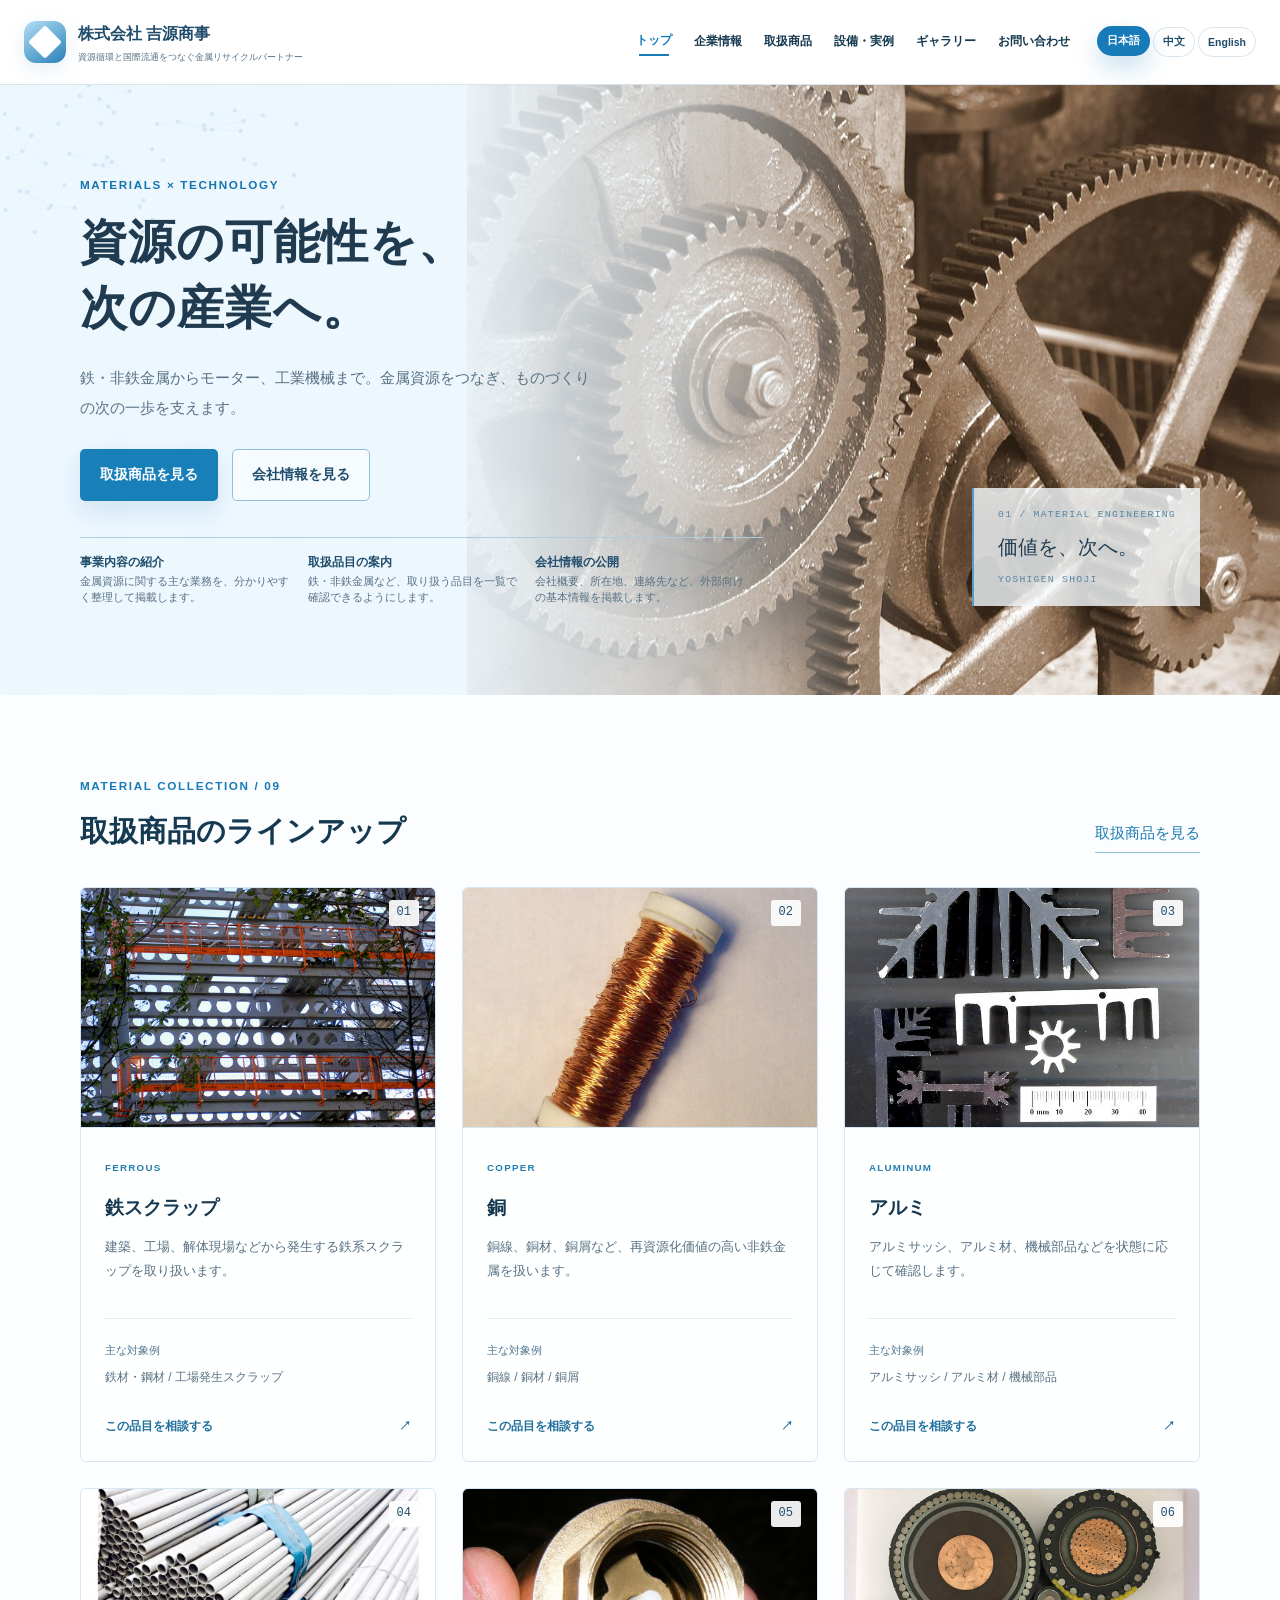
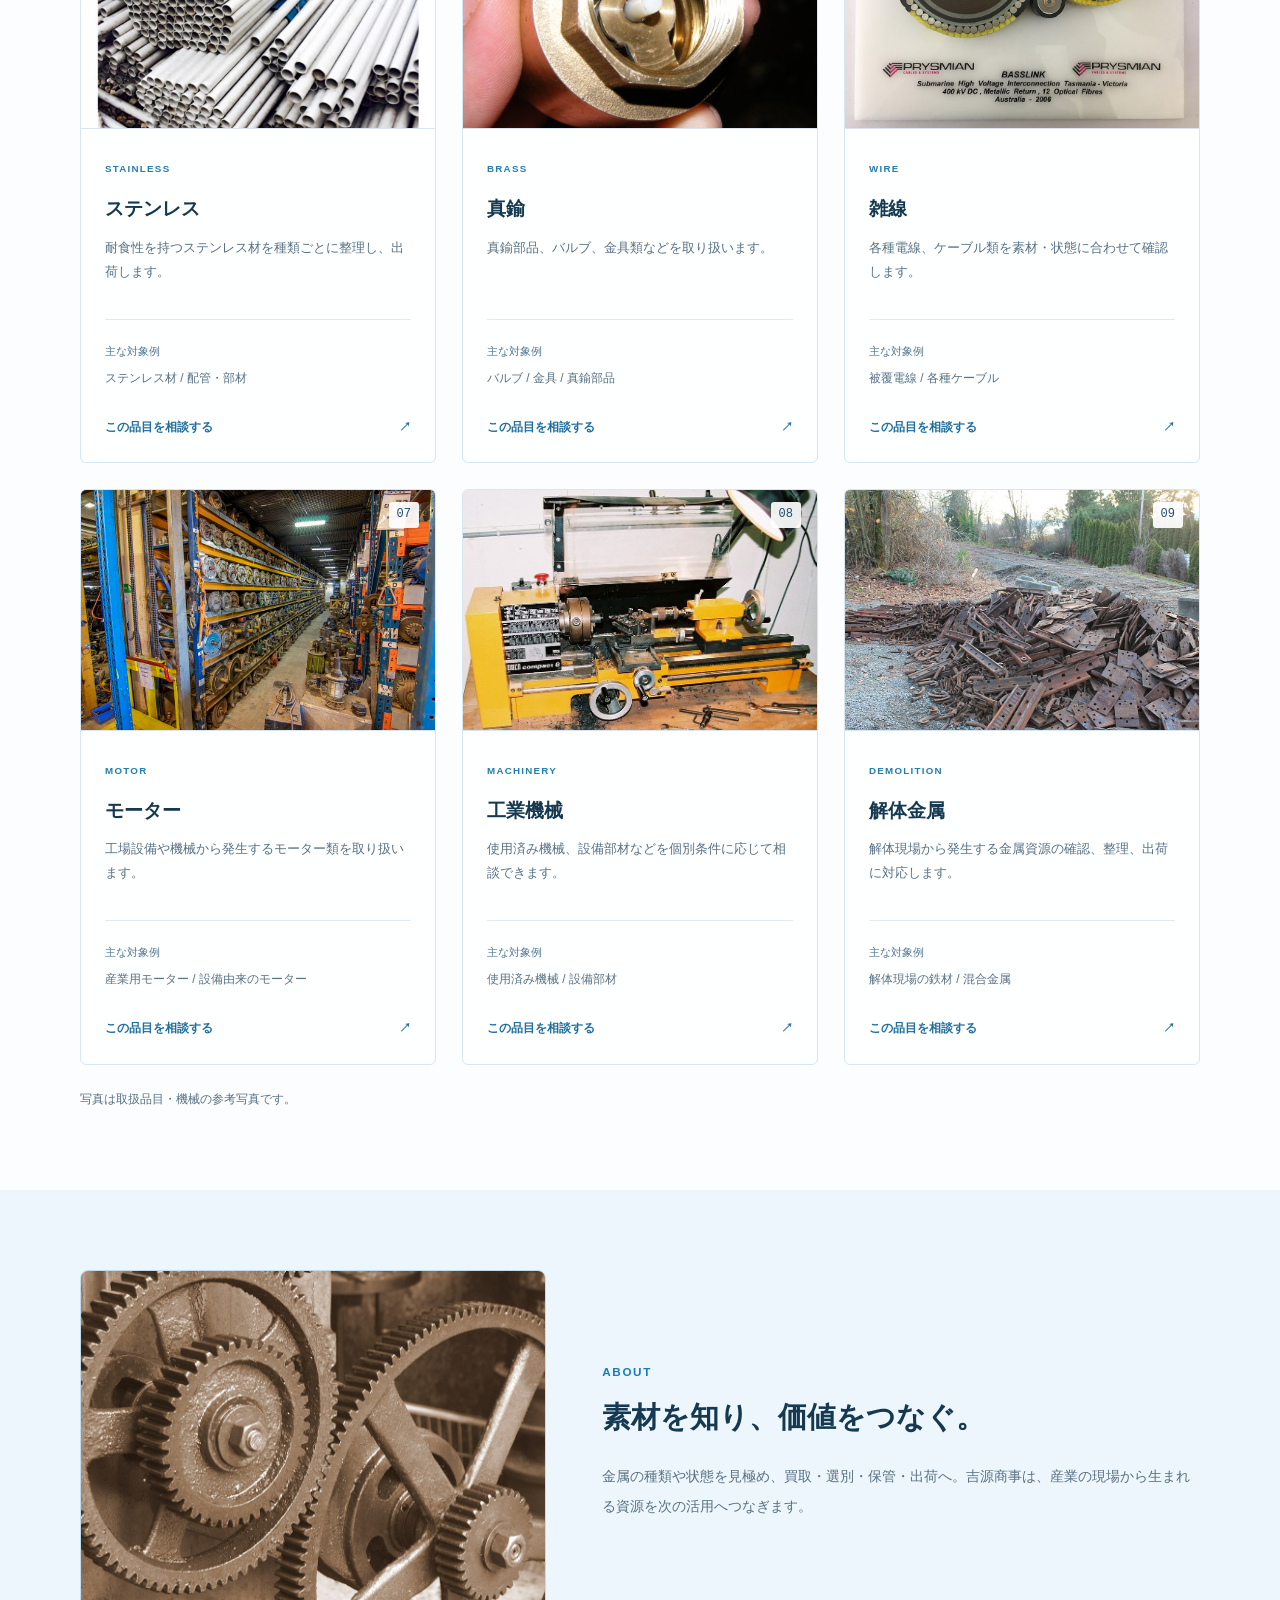
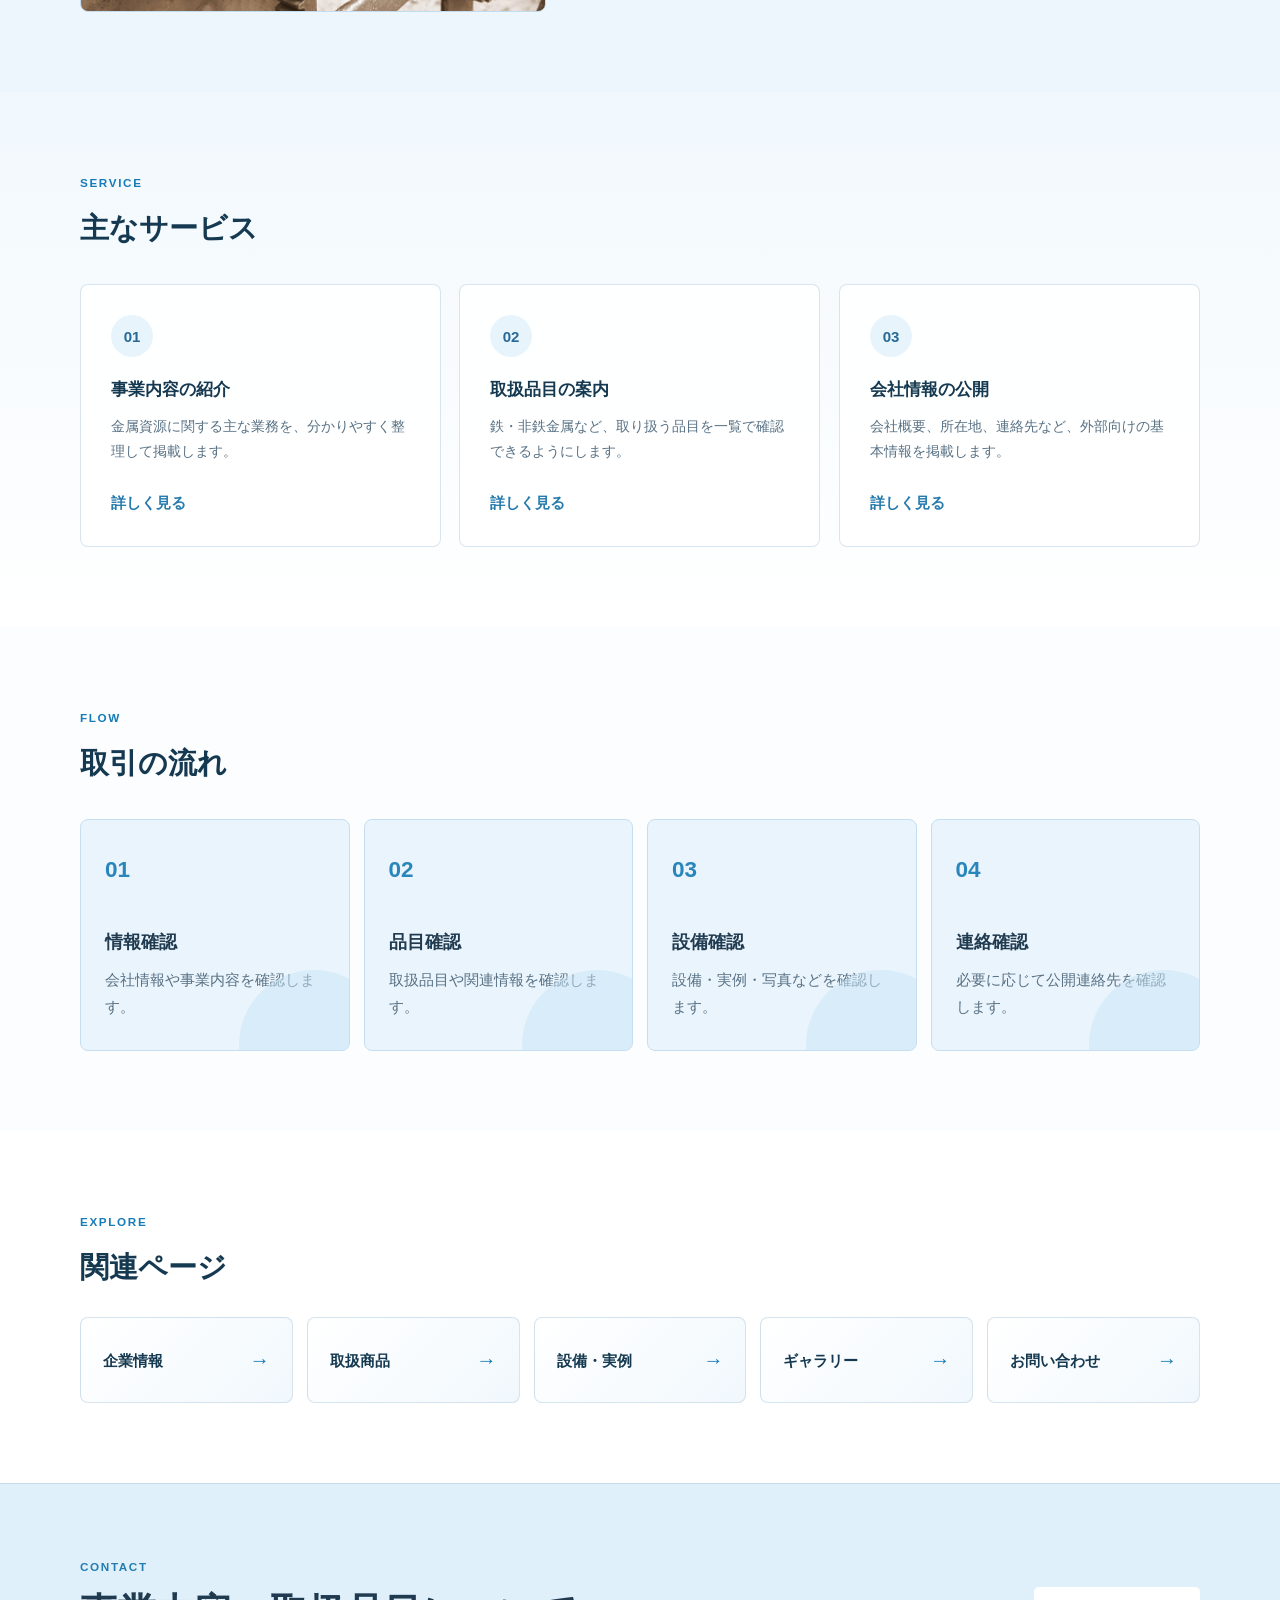
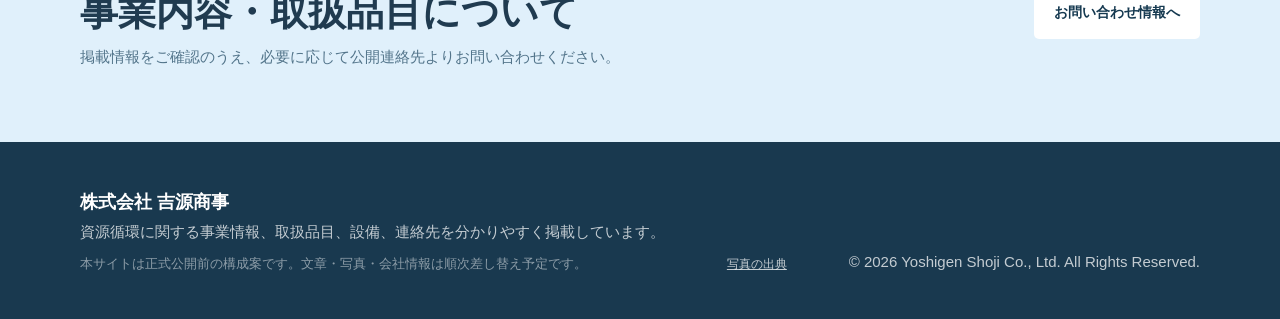
==== index.html @ d1caee8d "yoshigen2 init commit" ====
<!doctype html>
<html lang="ja">
<head>
    <meta charset="utf-8">
    <meta name="viewport" content="width=device-width, initial-scale=1">
    <meta name="description" content="株式会社 吉源商事の公式ホームページ。金属スクラップ買取、選別、保管、輸出に関する企業情報を掲載しています。">
    <title data-title-key="home.metaTitle">株式会社 吉源商事｜金属リサイクル・資源循環</title>
    <link rel="stylesheet" href="css/style.css?v=10">
</head>
<body data-page="home">
<header class="site-header" data-active-page="home">
    <div class="scroll-progress" aria-hidden="true"></div>
    <div class="header-inner">
        <a class="brand" href="index.html" aria-label="Yoshigen Shoji home">
            <span class="brand-mark"></span>
            <span><strong data-i18n="common.companyName">株式会社 吉源商事</strong><small data-i18n="common.tagline"></small></span>
        </a>
        <button class="menu-toggle" type="button" aria-label="Open navigation" aria-expanded="false"><span></span><span></span><span></span></button>
        <nav class="site-nav" aria-label="Main navigation"><a href="index.html" data-nav="home" data-i18n="common.nav.home">トップ</a>
<a href="company.html" data-nav="company" data-i18n="common.nav.company">企業情報</a>
<a href="products.html" data-nav="products" data-i18n="common.nav.products">取扱商品</a>
<a href="facilities.html" data-nav="facilities" data-i18n="common.nav.facilities">設備・実例</a>
<a href="gallery.html" data-nav="gallery" data-i18n="common.nav.gallery">ギャラリー</a>
<a href="contact.html" data-nav="contact" data-i18n="common.nav.contact">お問い合わせ</a></nav>
        <div class="lang-switch" aria-label="Language switch">
            <button type="button" data-lang="ja">日本語</button>
            <button type="button" data-lang="zh">中文</button>
            <button type="button" data-lang="en">English</button>
        </div>
    </div>
</header>
<main>
    <section class="eco-hero">
        <div id="lpCarousel" class="hero-carousel"><div class="hero-track"><div class="hero-slide active">
            <div class="hero-shade" aria-hidden="true"></div>
            <canvas class="motion-canvas" aria-hidden="true"></canvas>
            <div class="container hero-layout">
                <div class="hero-copy">
                    <p class="section-kicker" data-i18n="home.heroKicker"></p>
                    <h1 data-i18n="home.heroTitle"></h1>
                    <p class="hero-lead" data-i18n="home.heroLead"></p>
                    <div class="hero-actions">
                        <a class="btn btn-primary" href="products.html" data-i18n="home.heroPrimary"></a>
                        <a class="btn btn-outline" href="company.html" data-i18n="home.heroSecondary"></a>
                    </div>
                    <div class="hero-quick" data-render="heroServices"></div>
                </div>
                <div class="engineering-label" aria-hidden="true"><span>01 / MATERIAL ENGINEERING</span><strong>価値を、次へ。</strong><span>YOSHIGEN SHOJI</span></div>
            </div>
        </div></div></div>
    </section>
<section class="section product-showcase"><div class="container"><div class="catalog-heading"><div><p class="section-kicker">MATERIAL COLLECTION / 09</p><h2 class="section-title" data-i18n="home.productsTitle"></h2></div><a class="text-link" href="products.html" data-i18n="home.heroPrimary"></a></div><div class="product-grid" data-render="homeProducts"></div><p class="photo-note" data-i18n="products.photoNote"></p></div></section>
    <section class="section split-section">
        <div class="container split-grid">
            <div class="orbital-card tilt-card">
                <img src="images/technical/engineering.jpg" alt="" loading="lazy" width="800" height="600">
            </div>
            <div><p class="section-kicker">ABOUT</p><h2 class="section-title" data-i18n="home.aboutTitle"></h2><p class="body-text" data-i18n="home.aboutText"></p></div>
        </div>
    </section>
    <section class="section section-soft">
        <div class="container">
            <div class="section-heading"><p class="section-kicker">SERVICE</p><h2 class="section-title" data-i18n="home.servicesTitle"></h2></div>
            <div class="feature-grid" data-render="homeServices"></div>
        </div>
    </section>
    <section class="section">
        <div class="container">
            <div class="section-heading"><p class="section-kicker">FLOW</p><h2 class="section-title" data-i18n="home.flowTitle"></h2></div>
            <div class="flow-line" data-render="homeFlow"></div>
        </div>
    </section>
    <section class="section page-links-section">
    <div class="container">
        <p class="section-kicker">EXPLORE</p>
        <h2 class="section-title compact-title" data-i18n="common.relatedTitle"></h2>
        <div class="page-link-grid"><a class="page-link-card" href="company.html"><span data-i18n="common.nav.company"></span><b>→</b></a>
<a class="page-link-card" href="products.html"><span data-i18n="common.nav.products"></span><b>→</b></a>
<a class="page-link-card" href="facilities.html"><span data-i18n="common.nav.facilities"></span><b>→</b></a>
<a class="page-link-card" href="gallery.html"><span data-i18n="common.nav.gallery"></span><b>→</b></a>
<a class="page-link-card" href="contact.html"><span data-i18n="common.nav.contact"></span><b>→</b></a></div>
    </div>
</section>
</main>
<section class="site-cta">
    <div class="container cta-inner">
        <div><p class="section-kicker">CONTACT</p><h2 data-i18n="common.ctaTitle"></h2><p data-i18n="common.ctaText"></p></div>
        <a class="btn btn-light" href="contact.html" data-i18n="common.ctaButton"></a>
    </div>
</section>
<footer class="site-footer">
    <div class="container footer-grid">
        <div><p class="footer-brand" data-i18n="common.companyName"></p><p data-i18n="common.footerLead"></p><small data-i18n="common.footerNote"></small></div>
        <a class="photo-credits-link" href="photo-credits.html" data-i18n="common.photoCredits">写真の出典</a>
        <p class="copyright" data-i18n="common.copyright"></p>
    </div>
</footer>
<script src="js/i18n.js?v=10"></script>
<script src="js/main.js?v=10"></script>
</body>
</html>
---- css/style.css ----
:root { --green-950: #153950; --green-900: #204d6c; --green-800: #276a95; --green-700: #267bad; --green-600: #167bb8; --green-500: #329bd4; --green-100: #e8f4fc; --lime: #a6dafa; --ink: #203b50; --muted: #587184; --line: rgba(44, 112, 159, .18); --white: #ffffff; --soft: #f1f8fd; --shadow: 0 24px 70px rgba(36, 91, 131, .12); --radius: 8px; }
* { box-sizing: border-box; }
html { font-size: 70%; scroll-behavior: smooth; }
body { margin: 0px; color: var(--ink); font-family: "Noto Sans JP", "Yu Gothic", "Hiragino Kaku Gothic ProN", Arial, sans-serif; background: rgb(251, 254, 252); font-size: 1rem; line-height: 1.8; }
a { color: inherit; text-decoration: none; }
img { max-width: 100%; display: block; }
.container { width: min(1120px, 100% - 64px); margin: 0px auto; }
.site-header { position: sticky; top: 0px; z-index: 50; background: rgba(255, 255, 255, 0.88); backdrop-filter: blur(18px); border-bottom: 1px solid var(--line); }
.scroll-progress { position: absolute; left: 0px; top: 0px; height: 3px; width: 0px; background: linear-gradient(90deg, var(--green-600), var(--lime)); }
.header-inner { width: min(1240px, 100% - 36px); min-height: 72px; margin: 0px auto; display: grid; grid-template-columns: auto 1fr auto; gap: 18px; align-items: center; }
.brand { display: inline-flex; align-items: center; gap: 12px; min-width: 250px; }
.brand strong { display: block; color: var(--green-900); font-size: 1.06rem; letter-spacing: 0px; }
.brand small { display: block; color: var(--muted); font-size: 0.68rem; line-height: 1.38; margin-top: 2px; max-width: 320px; }
.brand-mark { width: 42px; height: 42px; border-radius: 50%; background: conic-gradient(from 30deg, var(--lime), var(--green-500), var(--green-900), var(--lime)); position: relative; box-shadow: rgba(38, 131, 190, 0.25) 0px 12px 30px; }
.brand-mark::after { content: ""; position: absolute; inset: 9px; border-radius: 50%; background: rgb(255, 255, 255); }
.site-nav { justify-self: end; display: flex; align-items: center; gap: 4px; }
.site-nav a { position: relative; padding: 10px 11px; color: var(--green-950); font-weight: 700; font-size: 0.86rem; transition: color 0.25s, transform 0.25s; }
.site-nav a::after { content: ""; position: absolute; left: 12px; right: 12px; bottom: 6px; height: 2px; background: var(--green-600); transform: scaleX(0); transform-origin: left center; transition: transform 0.25s; }
.site-nav a:hover, .site-nav a.active { color: var(--green-600); transform: translateY(-1px); }
.site-nav a:hover::after, .site-nav a.active::after { transform: scaleX(1); }
.lang-switch { display: flex; gap: 6px; }
.lang-switch button { border: 1px solid var(--line); background: rgb(255, 255, 255); color: var(--green-900); border-radius: 999px; padding: 8px 11px; font-weight: 700; cursor: pointer; transition: transform 0.2s, background 0.2s, color 0.2s, box-shadow 0.2s; }
.lang-switch button:hover, .lang-switch button.active { background: var(--green-600); color: rgb(255, 255, 255); transform: translateY(-1px); box-shadow: rgba(38, 131, 190, 0.24) 0px 12px 24px; }
.menu-toggle { display: none; width: 42px; height: 42px; border: 1px solid var(--line); border-radius: 999px; background: rgb(255, 255, 255); cursor: pointer; }
.menu-toggle span { display: block; width: 18px; height: 2px; background: var(--green-900); margin: 4px auto; transition: transform 0.2s, opacity 0.2s; }
.eco-hero { position: relative; overflow: hidden; color: rgb(255, 255, 255); }
.hero-carousel { overflow: hidden; }
.hero-track { display: grid; width: 100%; }
.hero-slide { grid-area: 1 / 1; position: relative; min-width: 0px; min-height: clamp(500px, 72vh, 650px); display: grid; align-items: center; background-size: cover; background-position: center center; background-repeat: no-repeat; opacity: 0; pointer-events: none; transition: opacity 2s ease-in-out; }
.hero-slide.active { opacity: 1; pointer-events: auto; z-index: 1; }
.hero-shade, .motion-canvas { position: absolute; inset: 0px; }
.hero-shade { background: linear-gradient(90deg, rgba(18, 46, 68, 0.96) 0%, rgba(24, 69, 100, 0.82) 46%, rgba(23, 56, 80, 0.3) 100%); }
.motion-canvas { z-index: 2; opacity: 0.5; mix-blend-mode: screen; pointer-events: none; }
.hero-layout { position: relative; z-index: 4; display: grid; grid-template-columns: minmax(0px, 1fr) 300px; gap: 30px; align-items: end; padding: 54px 0px 46px; }
.hero-copy { max-width: 780px; }
.section-kicker { margin: 0px 0px 14px; color: var(--green-600); font-weight: 900; font-size: 0.78rem; letter-spacing: 0.14em; text-transform: uppercase; }
.eco-hero .section-kicker, .page-hero .section-kicker { color: var(--lime); }
h1, h2, h3, p { overflow-wrap: anywhere; }
.hero-copy h1 { margin: 0px; font-size: clamp(1.7rem, 3.1vw, 3.1rem); line-height: 1.1; font-weight: 900; letter-spacing: 0px; max-width: 760px; text-shadow: rgba(0, 0, 0, 0.52) 0px 18px 46px; }
.hero-lead { max-width: 660px; margin: 22px 0px 0px; font-size: clamp(0.9rem, 1.05vw, 1.02rem); color: rgba(255, 255, 255, 0.88); }
.hero-actions { margin-top: 26px; display: flex; flex-wrap: wrap; gap: 14px; }
.hero-quick { margin-top: 22px; display: grid; grid-template-columns: repeat(3, minmax(0px, 1fr)); gap: 12px; max-width: 760px; }
.hero-quick-card { min-height: 88px; border: 1px solid rgba(255, 255, 255, 0.18); border-radius: var(--radius); background: rgba(255, 255, 255, 0.1); backdrop-filter: blur(14px); padding: 15px 16px; transition: transform 0.2s, background 0.2s; }
.hero-quick-card:hover { transform: translateY(-3px); background: rgba(255, 255, 255, 0.18); }
.hero-quick-card strong { display: block; color: rgb(255, 255, 255); font-size: 0.95rem; line-height: 1.35; }
.hero-quick-card span { display: block; margin-top: 4px; color: rgba(255, 255, 255, 0.72); font-size: 0.78rem; line-height: 1.45; }
.btn { display: inline-flex; align-items: center; justify-content: center; min-height: 46px; padding: 12px 19px; border-radius: 999px; font-weight: 900; font-size: 0.94rem; border: 1px solid transparent; transition: transform 0.22s, box-shadow 0.22s, background 0.22s, color 0.22s; }
.btn:hover { transform: translateY(-3px); }
.btn-primary { background: linear-gradient(135deg, var(--green-500), var(--lime)); color: var(--green-950); box-shadow: rgba(33, 191, 122, 0.3) 0px 20px 42px; }
.btn-outline { color: rgb(255, 255, 255); border-color: rgba(255, 255, 255, 0.45); background: rgba(255, 255, 255, 0.1); }
.btn-outline:hover { background: rgba(255, 255, 255, 0.22); }
.btn-light { color: var(--green-950); background: rgb(255, 255, 255); }
.section { padding: 72px 0px; position: relative; }
.section-soft { background: linear-gradient(180deg, var(--soft), #fff); }
.section-heading { margin-bottom: 34px; max-width: 680px; }
.section-title { margin: 0px; font-size: clamp(1.3rem, 2.24vw, 2.1rem); line-height: 1.24; color: var(--green-950); font-weight: 900; }
.body-text { color: var(--muted); font-size: 0.96rem; margin: 0px; }
.split-grid { display: grid; grid-template-columns: 0.78fr 1fr; gap: 56px; align-items: center; }
.orbital-card { min-height: 300px; border-radius: var(--radius); background: radial-gradient(circle at 50% 45%, rgba(142,199,237,.3), transparent 32%), linear-gradient(135deg, var(--green-950), var(--green-800)); box-shadow: var(--shadow); position: relative; overflow: hidden; display: grid; place-items: center; }
.feature-grid { display: grid; grid-template-columns: repeat(3, minmax(0px, 1fr)); gap: 18px; }
.feature-card, .product-card, .gallery-card, .info-panel, .message-panel { border: 1px solid var(--line); border-radius: var(--radius); background: rgba(255, 255, 255, 0.86); box-shadow: rgba(30, 73, 107, 0.08) 0px 12px 34px; transition: transform 0.24s, box-shadow 0.24s, border-color 0.24s; overflow: hidden; }
.feature-card:hover, .product-card:hover, .gallery-card:hover, .info-panel:hover, .message-panel:hover { transform: translateY(-6px); box-shadow: var(--shadow); border-color: rgba(38, 131, 190, 0.35); }
.feature-card { padding: 30px; min-height: 220px; display: flex; flex-direction: column; justify-content: space-between; }
.feature-index { width: 42px; height: 42px; border-radius: 50%; display: grid; place-items: center; background: var(--green-100); color: var(--green-800); font-weight: 900; }
.feature-card h3, .product-card h3, .gallery-card h3 { margin: 18px 0px 10px; color: var(--green-950); font-size: 1.12rem; }
.feature-card p, .product-card p, .gallery-card p, .case-card p { font-size: 0.92rem; }
.feature-card p, .product-card p, .gallery-card p, .case-card p { color: var(--muted); margin: 0px; }
.feature-card .card-link { margin-top: 24px; color: var(--green-700, #0f7558); font-weight: 900; }
.message-layout { display: grid; grid-template-columns: 0.42fr 1fr; gap: 76px; align-items: start; }
.message-heading { max-width: 360px; }
.message-panel { position: relative; padding: 58px 64px 48px; background: linear-gradient(135deg, rgb(255, 255, 255), rgb(247, 252, 249)); }
.message-quote { position: absolute; left: 28px; top: 14px; color: rgba(38, 131, 190, 0.14); font-size: 10rem; line-height: 0.8; font-weight: 900; }
.message-panel .body-text { position: relative; color: var(--ink); line-height: 2.05; max-width: 760px; }
.message-signature { position: relative; margin: 30px 0px 0px; color: var(--green-900); font-weight: 900; text-align: right; }
.flow-line { display: grid; grid-template-columns: repeat(4, minmax(0px, 1fr)); gap: 14px; counter-reset: flow 0; }
.flow-card { position: relative; padding: 30px 24px; min-height: 220px; border-radius: var(--radius); background: var(--green-950); color: rgb(255, 255, 255); overflow: hidden; }
.flow-card::before { content: ""; position: absolute; inset: auto -40px -70px auto; width: 150px; height: 150px; border-radius: 50%; background: rgba(142, 199, 237, 0.18); }
.flow-step { color: var(--lime); font-weight: 900; font-size: 1.5rem; }
.flow-card h3 { margin: 36px 0px 8px; }
.flow-card p { margin: 0px; color: rgba(255, 255, 255, 0.74); }
.page-hero { position: relative; min-height: 300px; overflow: hidden; color: rgb(255, 255, 255); display: grid; align-items: end; background: var(--green-950); }
.page-hero-bg { position: absolute; inset: 0px; background-size: cover; background-position: center center; background-repeat: no-repeat; opacity: 0.32; filter: saturate(1.1); }
.page-canvas { position: absolute; left: 0px; right: 0px; top: 0px; width: 100%; height: 120px; z-index: 1; opacity: 0.42; mix-blend-mode: screen; pointer-events: none; }
.page-hero::after { content: ""; position: absolute; inset: 0px; background: linear-gradient(90deg, rgba(23, 57, 84, 0.92), rgba(23, 57, 84, 0.58)); }
.page-hero-inner { position: relative; z-index: 2; padding: 88px 0px 50px; max-width: 880px; margin-left: max(20px, -580px + 50vw); }
.page-hero h1 { margin: 0px; font-size: clamp(1.5rem, 2.7vw, 2.55rem); line-height: 1.12; font-weight: 900; }
.page-hero p:last-child { max-width: 700px; color: rgba(255, 255, 255, 0.82); font-size: 0.98rem; }
.info-table { display: grid; border: 1px solid var(--line); padding-left: 12px; border-radius: var(--radius); overflow: hidden; background: rgb(255, 255, 255); box-shadow: rgba(30, 73, 107, 0.08) 0px 14px 38px; }
.info-row { display: grid; grid-template-columns: 210px 1fr; border-bottom: 1px solid var(--line); }
.info-row:last-child { border-bottom: 0px; }
.info-row dt, .info-row dd { margin: 0px; padding: 18px 22px; font-size: 0.94rem; }
.info-row dt { color: var(--green-900); font-weight: 900; background: var(--green-100); }
.info-row dd { color: var(--ink); }
.product-grid { display: grid; grid-template-columns: repeat(3, minmax(0px, 1fr)); gap: 20px; }
.product-visual, .gallery-visual { height: 190px; background-size: cover; background-position: center center; position: relative; overflow: hidden; }
.product-visual::after, .gallery-visual::after { content: ""; position: absolute; inset: 0px; background: linear-gradient(transparent, rgba(23, 57, 84, 0.72)); }
.product-card-content, .gallery-card-content { padding: 26px; }
.category-pill { display: inline-flex; align-items: center; border-radius: 999px; padding: 5px 10px; color: var(--green-950); background: var(--green-100); font-weight: 900; font-size: 0.78rem; }
.case-stack { display: grid; gap: 18px; }
.case-card { display: grid; grid-template-columns: 160px 1fr; gap: 22px; align-items: center; min-height: 180px; padding: 30px; border-radius: var(--radius); background-image: linear-gradient(90deg, rgba(18,46,68,.86), rgba(24,69,100,.62)), var(--case-bg); background-size: cover; background-position: center center; border: 1px solid rgba(255, 255, 255, 0.18); box-shadow: rgba(30, 73, 107, 0.14) 0px 18px 46px; color: rgb(255, 255, 255); }
.case-card { cursor: pointer; position: relative; }
.case-card::after { content: "Details"; position: absolute; right: 24px; top: 24px; padding: 6px 10px; border-radius: 999px; background: rgba(255, 255, 255, 0.14); color: rgba(255, 255, 255, 0.82); font-weight: 900; font-size: 0.72rem; letter-spacing: 0.08em; }
.case-card:hover::after { background: rgba(142, 199, 237, 0.26); color: rgb(255, 255, 255); }
.case-stat { height: 112px; border-radius: var(--radius); display: grid; place-items: center; background: rgba(255, 255, 255, 0.16); color: var(--lime); font-weight: 900; font-size: 1.25rem; backdrop-filter: blur(10px); border: 1px solid rgba(255, 255, 255, 0.18); }
.case-card h3 { margin: 0px 0px 8px; font-size: 1.2rem; color: rgb(255, 255, 255); }
.case-card p { color: rgba(255, 255, 255, 0.82); }
.facility-detail-list { display: grid; gap: 26px; }
.facility-detail { scroll-margin-top: 100px; display: grid; grid-template-columns: minmax(260px, 0.9fr) 1.1fr; gap: 30px; align-items: stretch; padding: 24px; border-radius: var(--radius); border: 1px solid var(--line); background: rgba(255, 255, 255, 0.9); box-shadow: rgba(30, 73, 107, 0.08) 0px 16px 42px; }
.facility-detail-visual { min-height: 260px; border-radius: var(--radius); background-size: cover; background-position: center center; position: relative; overflow: hidden; }
.facility-detail-visual::after { content: ""; position: absolute; inset: 0px; background: linear-gradient(rgba(18, 46, 68, 0.08), rgba(18, 46, 68, 0.52)); }
.facility-detail-body { padding: 8px 6px; display: flex; flex-direction: column; justify-content: center; }
.facility-detail-body .section-kicker { margin-bottom: 10px; }
.facility-detail-body h3 { margin: 0px 0px 14px; color: var(--green-950); font-size: 1.35rem; }
.facility-detail-body p { margin: 0px; color: var(--muted); line-height: 1.9; }
.detail-list { display: grid; gap: 9px; margin: 22px 0px 0px; padding: 0px; list-style: none; }
.detail-list li { position: relative; padding-left: 20px; color: var(--ink); }
.detail-list li::before { content: ""; position: absolute; left: 0px; top: 0.75em; width: 7px; height: 7px; border-radius: 50%; background: var(--green-600); }
.page-links-section { background: rgb(255, 255, 255); padding-top: 56px; }
.compact-title { max-width: 420px; }
.page-link-grid { display: grid; grid-template-columns: repeat(5, minmax(0px, 1fr)); gap: 14px; margin-top: 28px; }
.page-link-card { min-height: 86px; display: flex; align-items: center; justify-content: space-between; gap: 14px; padding: 20px 22px; border-radius: var(--radius); border: 1px solid var(--line); background: linear-gradient(135deg, #fff, var(--soft)); color: var(--green-950); font-weight: 900; transition: transform 0.22s, box-shadow 0.22s, border-color 0.22s; }
.page-link-card:hover { transform: translateY(-4px); box-shadow: var(--shadow); border-color: rgba(38, 131, 190, 0.34); }
.page-link-card b { color: var(--green-600); font-size: 1.35rem; }
.gallery-grid { display: grid; grid-template-columns: repeat(2, minmax(0px, 1fr)); gap: 20px; }
.gallery-card { background: rgb(255, 255, 255); }
.contact-grid { display: grid; grid-template-columns: 1fr 1fr; gap: 22px; align-items: start; }
.info-panel { padding: 28px; }
.important-panel { background: linear-gradient(135deg, rgb(255, 255, 255), rgb(240, 251, 244)); }
.compact { margin-top: 20px; box-shadow: none; }
.compact .info-row { grid-template-columns: 150px 1fr; }
.contact-map-section { padding-top: 0px; }
.map-panel { padding: 28px; border: 1px solid var(--line); background: linear-gradient(135deg, rgb(255, 255, 255), rgb(246, 252, 248)); box-shadow: rgba(30, 73, 107, 0.09) 0px 18px 48px; }
.map-panel-head { display: grid; grid-template-columns: minmax(0px, 1fr) auto; gap: 28px; align-items: end; }
.map-panel-head .body-text { max-width: 620px; margin-bottom: 0px; }
.map-address { margin: 0px 0px 8px; padding: 10px 14px; border-radius: 999px; background: var(--green-100); color: var(--green-900); font-weight: 900; white-space: nowrap; }
.map-frame { margin-top: 24px; aspect-ratio: 16 / 7; min-height: 280px; border-radius: var(--radius); overflow: hidden; border: 1px solid rgba(36, 98, 140, 0.16); background: rgb(227, 240, 249); }
.map-frame iframe { width: 100%; height: 100%; border: 0px; display: block; filter: saturate(0.96) contrast(1.02); }
.site-cta { padding: 72px 0px; background: linear-gradient(135deg, var(--green-900), var(--green-600)); color: rgb(255, 255, 255); overflow: hidden; }
.cta-inner { display: flex; align-items: center; justify-content: space-between; gap: 28px; }
.cta-inner h2 { margin: 0px 0px 8px; font-size: clamp(1.8rem, 4vw, 3rem); line-height: 1.15; }
.cta-inner p { margin: 0px; color: rgba(255, 255, 255, 0.82); max-width: 680px; }
.site-footer { padding: 44px 0px; background: rgb(3, 29, 23); color: rgba(255, 255, 255, 0.74); }
.footer-grid { display: flex; justify-content: space-between; gap: 30px; align-items: end; }
.footer-brand { margin: 0px 0px 8px; color: rgb(255, 255, 255); font-weight: 900; font-size: 1.2rem; }
.site-footer p { margin: 0px; }
.site-footer small { display: block; margin-top: 8px; color: rgba(255, 255, 255, 0.5); }
.tilt-card { transform-style: preserve-3d; will-change: transform; }
@media (max-width: 1120px) {
    .header-inner { grid-template-columns: auto auto; min-height: 68px; }
    .menu-toggle { display: block; justify-self: end; }
    .site-nav, .lang-switch { grid-column: 1 / -1; display: none; justify-self: stretch; }
    .site-nav.is-open, .lang-switch.is-open { display: flex; }
    .site-nav { flex-direction: column; align-items: stretch; gap: 0px; padding-top: 4px; }
    .site-nav a { padding: 12px 0px; border-top: 1px solid var(--line); }
    .site-nav a::after { left: 0px; right: auto; width: 42px; }
    .lang-switch { justify-content: flex-start; padding-bottom: 14px; }
    .eco-hero { min-height: auto; background: radial-gradient(circle at 78% 88%, rgba(142,199,237,.14), transparent 34%), var(--green-950); }
    .hero-slide { background-size: auto 80%; background-position: right bottom; }
    .hero-shade { background: linear-gradient(90deg, rgba(18, 46, 68, 0.97) 0%, rgba(24, 69, 100, 0.82) 56%, rgba(23, 56, 80, 0.42) 100%); }
    .hero-layout { grid-template-columns: 1fr; align-items: center; padding: 62px 0px 56px; gap: 24px; }
    .hero-copy h1 { font-size: clamp(1.45rem, 3.6vw, 2.4rem); max-width: 680px; }
    .hero-lead { max-width: 620px; font-size: 0.92rem; }
    .split-grid, .contact-grid, .message-layout { grid-template-columns: 1fr; }
    .message-layout { gap: 30px; }
    .feature-grid, .product-grid { grid-template-columns: repeat(2, minmax(0px, 1fr)); }
    .flow-line { grid-template-columns: repeat(2, minmax(0px, 1fr)); }
    .page-link-grid { grid-template-columns: repeat(3, minmax(0px, 1fr)); }
    .page-hero { min-height: 260px; background: var(--green-950); }
    .page-hero-bg { background-size: auto 80%; background-position: right bottom; opacity: 0.24; }
    .page-hero-inner { padding: 78px 0px 46px; }
}
@media (max-width: 820px) {
    .container { width: min(100% - 48px, 1120px); }
    .brand { min-width: 0px; }
    .brand strong { font-size: 0.98rem; }
    .brand small { max-width: 260px; }
    .hero-slide { background-size: auto 68%; background-position: 86% bottom; }
    .hero-shade { background: linear-gradient(rgba(18, 46, 68, 0.92) 0%, rgba(24, 69, 100, 0.84) 54%, rgba(23, 56, 80, 0.58) 100%); }
    .hero-copy h1 { font-size: clamp(1.35rem, 3.8vw, 2rem); line-height: 1.2; }
    .hero-lead { margin-top: 20px; font-size: 0.9rem; max-width: 600px; }
    .hero-actions { margin-top: 24px; gap: 14px; }
    .hero-quick { grid-template-columns: 1fr; }
    .hero-quick-card { min-height: 0px; padding: 18px 20px; }
    .section { padding: 56px 0px; }
    .section-heading { margin-bottom: 24px; }
    .gallery-grid { grid-template-columns: 1fr; }
    .page-link-grid { grid-template-columns: repeat(2, minmax(0px, 1fr)); }
    .message-panel { padding: 44px 42px 38px; }
    .facility-detail { grid-template-columns: 1fr; }
    .product-visual, .gallery-visual { height: 160px; }
    .map-panel-head { grid-template-columns: 1fr; align-items: start; gap: 14px; }
    .map-address { justify-self: start; white-space: normal; }
    .map-frame { aspect-ratio: 4 / 3; min-height: 240px; }
}
@media (max-width: 560px) {
    .container { width: min(100% - 48px, 1120px); }
    .header-inner { width: min(100% - 24px, 1240px); min-height: 64px; gap: 10px; }
    .brand-mark { width: 36px; height: 36px; }
    .brand-mark::after { inset: 8px; }
    .brand small { display: none; }
    .eco-hero { min-height: auto; }
    .hero-slide { min-height: 0px; background-size: auto 54%; background-position: 78% bottom; }
    .hero-shade { background: linear-gradient(rgba(18, 46, 68, 0.96) 0%, rgba(24, 69, 100, 0.88) 55%, rgba(23, 56, 80, 0.66) 100%); }
    .hero-layout { padding: 46px 0px 50px; }
    .hero-copy h1 { font-size: clamp(1.22rem, 5.8vw, 1.65rem); line-height: 1.25; }
    .hero-lead { font-size: 0.84rem; line-height: 1.9; margin-top: 20px; }
    .hero-actions { display: grid; grid-template-columns: 1fr; margin-top: 24px; gap: 12px; }
    .btn { min-height: 43px; padding: 11px 16px; font-size: 0.88rem; }
    .hero-quick { margin-top: 22px; gap: 10px; }
    .hero-quick-card { padding: 16px 17px; }
    .hero-quick-card span { display: -webkit-box; -webkit-line-clamp: 2; -webkit-box-orient: vertical; overflow: hidden; }
    .feature-grid, .product-grid, .flow-line { grid-template-columns: 1fr; }
    .page-link-grid { grid-template-columns: 1fr; }
    .case-card { grid-template-columns: 1fr; padding: 20px; }
    .case-card::after { right: 16px; top: 16px; }
    .facility-detail { padding: 18px; gap: 18px; }
    .facility-detail-visual { min-height: 190px; }
    .case-stat { height: 86px; }
    .info-row, .compact .info-row { grid-template-columns: 1fr; }
    .info-row dt, .info-row dd { padding: 14px 17px; }
    .page-hero { min-height: 230px; }
    .page-hero-bg { background-size: auto 62%; background-position: right bottom; opacity: 0.2; }
    .page-hero-inner { padding: 70px 0px 42px; }
    .page-hero h1 { font-size: clamp(1.24rem, 6vw, 1.72rem); }
    .site-cta { padding: 48px 0px; }
    .message-panel { padding: 38px 28px 32px; }
    .message-quote { left: 18px; top: 10px; font-size: 7rem; }
    .map-panel { padding: 20px; }
    .map-frame { min-height: 220px; margin-top: 18px; }
    .cta-inner, .footer-grid { display: grid; }
}
@media (prefers-reduced-motion: reduce) {
    *, ::before, ::after { animation-duration: 0.01ms !important; animation-iteration-count: 1 !important; scroll-behavior: auto !important; transition-duration: 0.01ms !important; }
}
html { font-size: 93.75%; }
body { background: rgb(251, 253, 255); }
.content-load-error { margin-block: 24px; padding: 20px; border: 1px solid rgb(146, 189, 217); background: rgb(237, 247, 254); }
.header-inner { width: min(1400px, 100% - 48px); min-height: 84px; }
.brand { min-width: 210px; }
.brand-mark { border-radius: 12px; background: linear-gradient(145deg, rgb(180, 222, 245), rgb(39, 128, 184)); box-shadow: rgba(53, 127, 173, 0.125) 0px 6px 20px; }
.brand-mark::after { border-radius: 3px; transform: rotate(45deg); }
.brand small { font-size: 0.62rem; }
.site-nav a { font-size: 0.8rem; padding-inline: 9px; }
.lang-switch { gap: 3px; }
.lang-switch button { font-size: 0.7rem; padding: 7px 9px; }
.eco-hero { background: rgb(231, 243, 251); color: var(--ink); }
.hero-slide { min-height: 610px; background-size: auto 100%; background-position: right center; }
.hero-shade { background: linear-gradient(90deg, rgb(237, 247, 254) 0%, rgba(237, 247, 254, 0.98) 34%, rgba(237, 247, 254, 0.667) 53%, rgba(237, 247, 254, 0) 72%); }
.hero-layout { grid-template-columns: minmax(0px, 1.3fr) minmax(220px, 0.7fr); align-items: center; padding: 80px 0px; gap: 70px; }
.hero-copy h1 { font-size: clamp(2.4rem, 3.7vw, 3.5rem); line-height: 1.4; letter-spacing: 0.02em; text-shadow: none; max-width: 650px; text-wrap: balance; }
.hero-lead { color: var(--muted); max-width: 520px; font-size: 1rem; line-height: 2; }
.eco-hero .section-kicker, .page-hero .section-kicker { color: rgb(22, 117, 175); }
.btn { border-radius: 5px; }
.btn-primary { color: rgb(255, 255, 255); background: rgb(25, 127, 185); box-shadow: rgba(37, 129, 182, 0.15) 0px 10px 25px; }
.btn-outline { background: rgba(255, 255, 255, 0.5); color: var(--green-900); border-color: rgb(146, 189, 217); }
.btn-outline:hover { background: rgb(255, 255, 255); }
.hero-quick { gap: 0px; margin-top: 36px; border-top: 1px solid rgb(170, 205, 227); }
.hero-quick-card { border: 0px; border-radius: 0px; background: none; padding: 16px 10px 0px 0px; min-height: 0px; backdrop-filter: none; }
.hero-quick-card strong { color: var(--green-900); font-size: 0.82rem; }
.hero-quick-card span { color: var(--muted); font-size: 0.73rem; }
.engineering-label { place-self: end; padding: 18px 24px; border-left: 2px solid rgb(85, 156, 202); background: rgba(245, 251, 255, 0.79); }
.engineering-label span { display: block; font-family: Consolas, monospace; font-size: 0.65rem; letter-spacing: 0.13em; color: rgb(86, 135, 165); }
.engineering-label strong { display: block; font-size: 1.3rem; font-weight: 500; padding: 6px 0px; }
.motion-canvas { mix-blend-mode: multiply; opacity: 0.22; }
.section { padding: 80px 0px; }
.section-title { line-height: 1.5; font-weight: 700; }
.catalog-heading { display: flex; align-items: end; justify-content: space-between; gap: 24px; margin-bottom: 34px; }
.text-link { color: rgb(25, 123, 179); border-bottom: 1px solid rgb(142, 196, 228); padding-bottom: 6px; white-space: nowrap; }
.product-grid { gap: 26px; }
.product-card { box-shadow: none; border-color: rgb(215, 230, 241); border-radius: 6px; }
.product-card:hover { transform: translateY(-4px); border-color: rgb(128, 185, 223); }
.product-visual { height: auto; aspect-ratio: 420 / 285; background: rgb(237, 246, 252); border-bottom: 1px solid rgb(215, 230, 241); }
.product-visual img { width: 100%; height: 100%; object-fit: cover; }
.photo-note { margin: 24px 0px 0px; font-size: 0.8rem; color: var(--muted); }
.photo-credits-link { font-size: 0.8rem; text-decoration: underline; white-space: nowrap; }
.photo-credit-list { display: grid; gap: 24px; margin-top: 36px; }
.photo-credit-card { display: grid; grid-template-columns: 240px minmax(0px, 1fr); gap: 24px; padding: 24px; border: 1px solid var(--line); background: rgb(255, 255, 255); }
.photo-credit-card img { width: 240px; height: 160px; object-fit: cover; }
.photo-credit-card h2 { margin: 0px 0px 8px; font-size: 1.2rem; }
.photo-credit-card p { margin: 6px 0px; font-size: 0.85rem; }
.photo-credit-card a { color: var(--green-600); text-decoration: underline; }
.product-visual::after { display: none; }
.product-number { position: absolute; right: 16px; top: 12px; color: rgb(32, 77, 108); background: rgba(255, 255, 255, 0.92); padding: 2px 8px; border-radius: 3px; font-family: Consolas, monospace; font-size: 0.8rem; }
.product-card-content { padding: 24px; }
.product-card h3 { margin: 12px 0px 10px; font-size: 1.25rem; }
.product-card p { font-size: 0.87rem; }
.product-card-content > p { min-height: 4.8em; }
.category-pill { background: none; padding: 0px; text-transform: uppercase; letter-spacing: 0.13em; color: rgb(36, 126, 175); font-size: 0.65rem; }
.product-examples { margin-top: 20px; padding-top: 16px; border-top: 1px solid rgb(224, 235, 243); min-height: 80px; }
.product-examples small { color: rgb(82, 120, 148); font-size: 0.7rem; }
.product-examples p { margin-top: 5px; font-size: 0.79rem; }
.product-enquiry { display: flex; justify-content: space-between; padding-top: 18px; color: rgb(33, 111, 158); font-size: 0.8rem; font-weight: 700; }
.product-enquiry:hover { text-decoration: underline; }
.product-filters { display: flex; flex-wrap: wrap; gap: 10px; margin-bottom: 34px; }
.product-filters button { font-style: inherit; font-variant: inherit; font-weight: inherit; font-stretch: inherit; line-height: inherit; font-family: inherit; font-optical-sizing: inherit; font-size-adjust: inherit; font-kerning: inherit; font-feature-settings: inherit; font-variation-settings: inherit; font-language-override: inherit; font-size: 0.88rem; padding: 10px 23px; border-radius: 4px; border: 1px solid rgb(186, 214, 233); color: rgb(53, 102, 129); background: rgb(255, 255, 255); cursor: pointer; }
.product-filters button[aria-pressed="true"] { background: rgb(36, 127, 179); border-color: rgb(36, 127, 179); color: rgb(255, 255, 255); }
[hidden] { display: none !important; }
a:focus-visible, button:focus-visible { outline: rgb(37, 136, 196) solid 3px; outline-offset: 4px; }
.split-section { background: rgb(237, 246, 252); }
.orbital-card { background: rgb(231, 243, 251); box-shadow: none; border: 1px solid rgb(194, 220, 237); }
.orbital-card img { width: 100%; height: 340px; object-fit: cover; }
.split-grid .body-text { margin-top: 22px; line-height: 2.1; }
.feature-card { box-shadow: none; }
.flow-card { background: rgb(234, 244, 252); border: 1px solid rgb(198, 222, 239); color: var(--ink); }
.flow-step { color: rgb(40, 134, 188); }
.flow-card p { color: var(--muted); }
.flow-card::before { background: rgba(201, 229, 247, 0.5); }
.page-hero { background: rgb(234, 245, 252); color: var(--ink); }
.page-hero-bg { opacity: 0.65; background-size: auto 160%; background-position: right center; }
.page-hero::after { background: linear-gradient(90deg, rgb(234, 245, 252), rgba(234, 245, 252, 0.95) 45%, rgba(234, 245, 252, 0.2)); }
.page-hero p:last-child { color: var(--muted); }
.page-canvas { mix-blend-mode: multiply; }
.message-panel, .important-panel, .map-panel { background: linear-gradient(135deg, rgb(255, 255, 255), rgb(240, 247, 252)); }
.site-cta { background: rgb(224, 240, 251); color: var(--ink); border-top: 1px solid rgb(195, 221, 236); }
.cta-inner h2 { font-size: clamp(1.6rem, 3vw, 2.5rem); }
.cta-inner p { color: rgb(82, 116, 138); }
.cta-inner .section-kicker { color: rgb(35, 126, 175); margin-bottom: 14px; }
.site-footer { background: rgb(25, 57, 79); }
@media (max-width: 1120px) {
    .header-inner { min-height: 74px; }
    .hero-layout { grid-template-columns: 1fr; gap: 32px; }
    .hero-copy { max-width: 660px; }
    .engineering-label { display: none; }
    .hero-shade { background: linear-gradient(90deg, rgba(237, 247, 254, 0.98), rgba(237, 247, 254, 0.92) 45%, rgba(237, 247, 254, 0.467)); }
    .hero-slide { background-size: auto 100%; }
    .page-hero { background: rgb(234, 245, 252); }
}
@media (max-width: 560px) {
    .photo-credit-card { grid-template-columns: 1fr; padding: 18px; }
    .photo-credit-card img { width: 100%; height: 200px; }
    html { font-size: 87.5%; }
    .header-inner { width: calc(100% - 32px); }
    .container { width: calc(100% - 40px); }
    .hero-layout { padding: 52px 0px; }
    .hero-copy h1 { font-size: 2.3rem; line-height: 1.4; }
    .hero-lead { font-size: 0.95rem; }
    .hero-quick { grid-template-columns: 1fr; gap: 12px; margin-top: 28px; }
    .hero-quick-card { padding-top: 12px; }
    .hero-quick-card span { font-size: 0.8rem; }
    .hero-slide { background-position: 62% center; }
    .hero-shade { background: rgba(237, 247, 254, 0.9); }
    .section { padding: 52px 0px; }
    .catalog-heading { align-items: start; flex-direction: column; gap: 14px; }
    .product-card-content > p { min-height: 0px; }
    .product-filters button { padding: 9px 14px; }
    .page-hero-inner { margin-left: 20px; }
    .page-hero h1 { font-size: 1.8rem; }
}
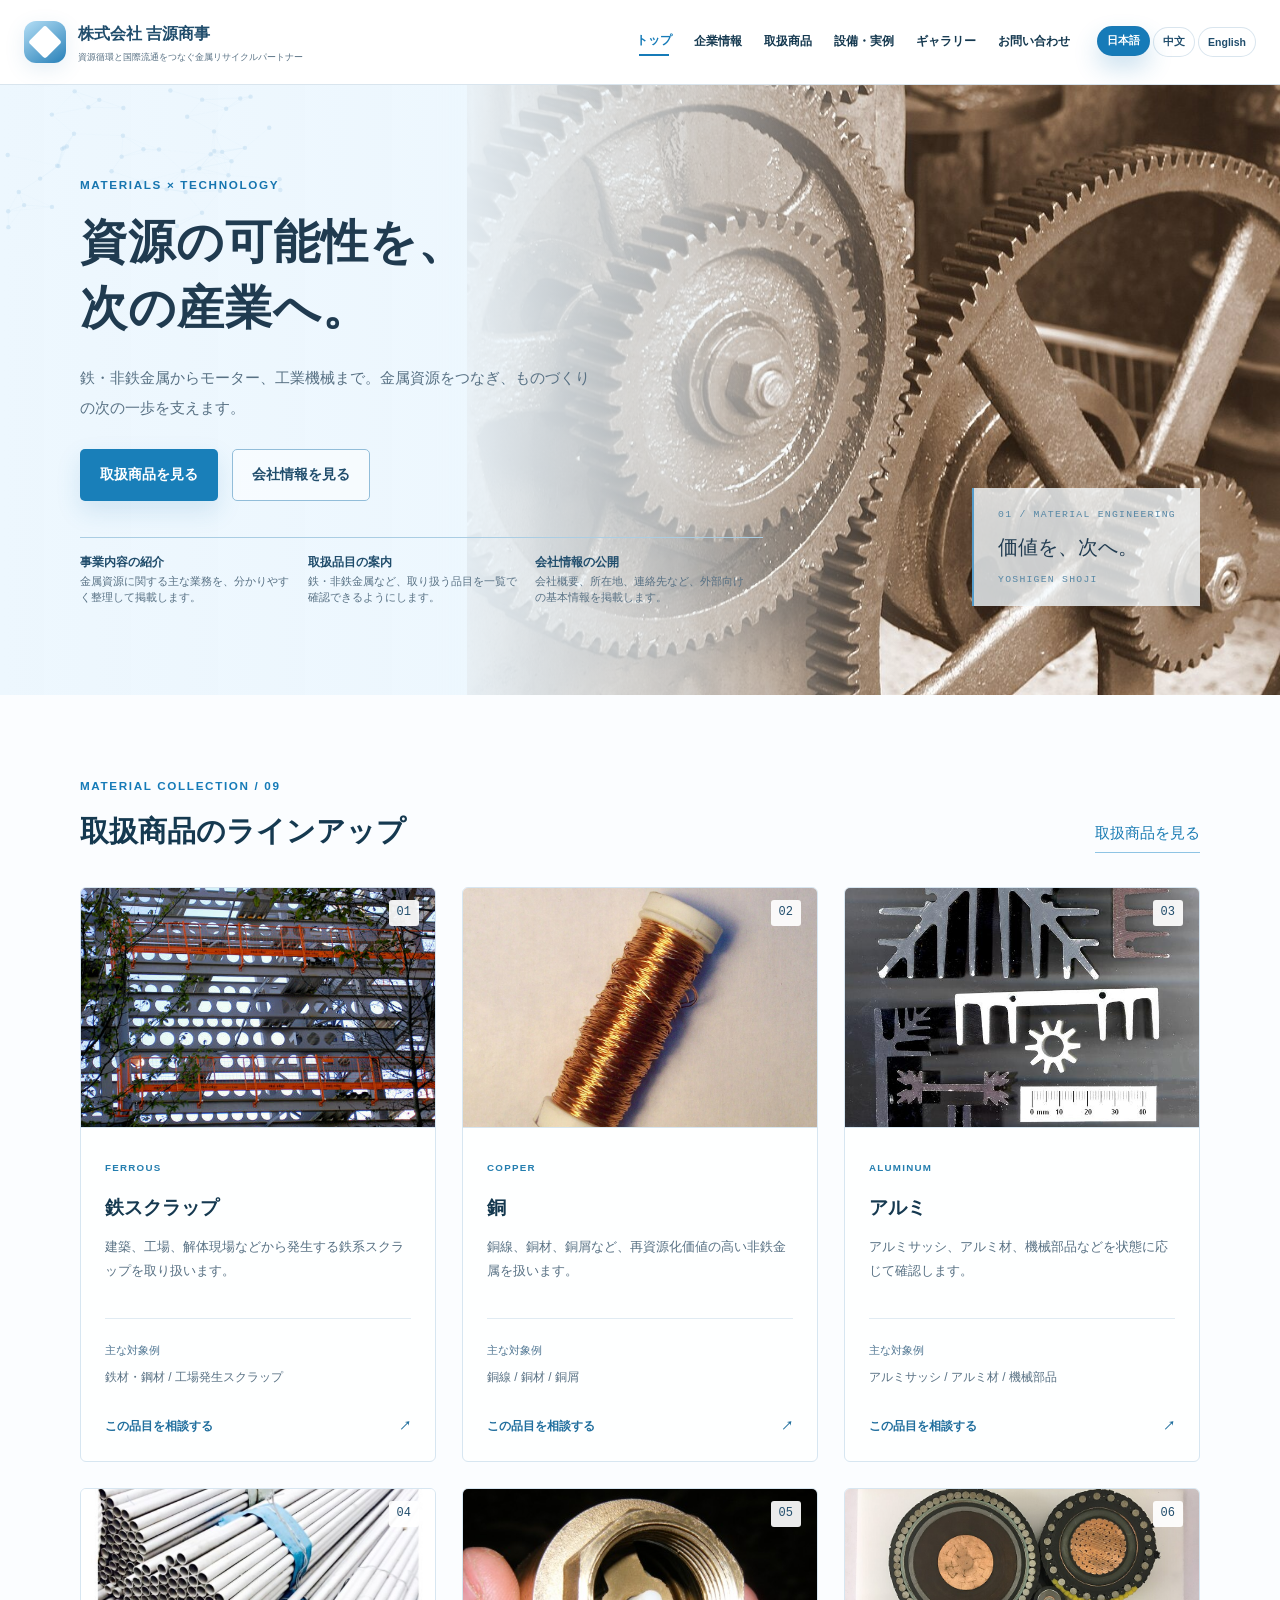
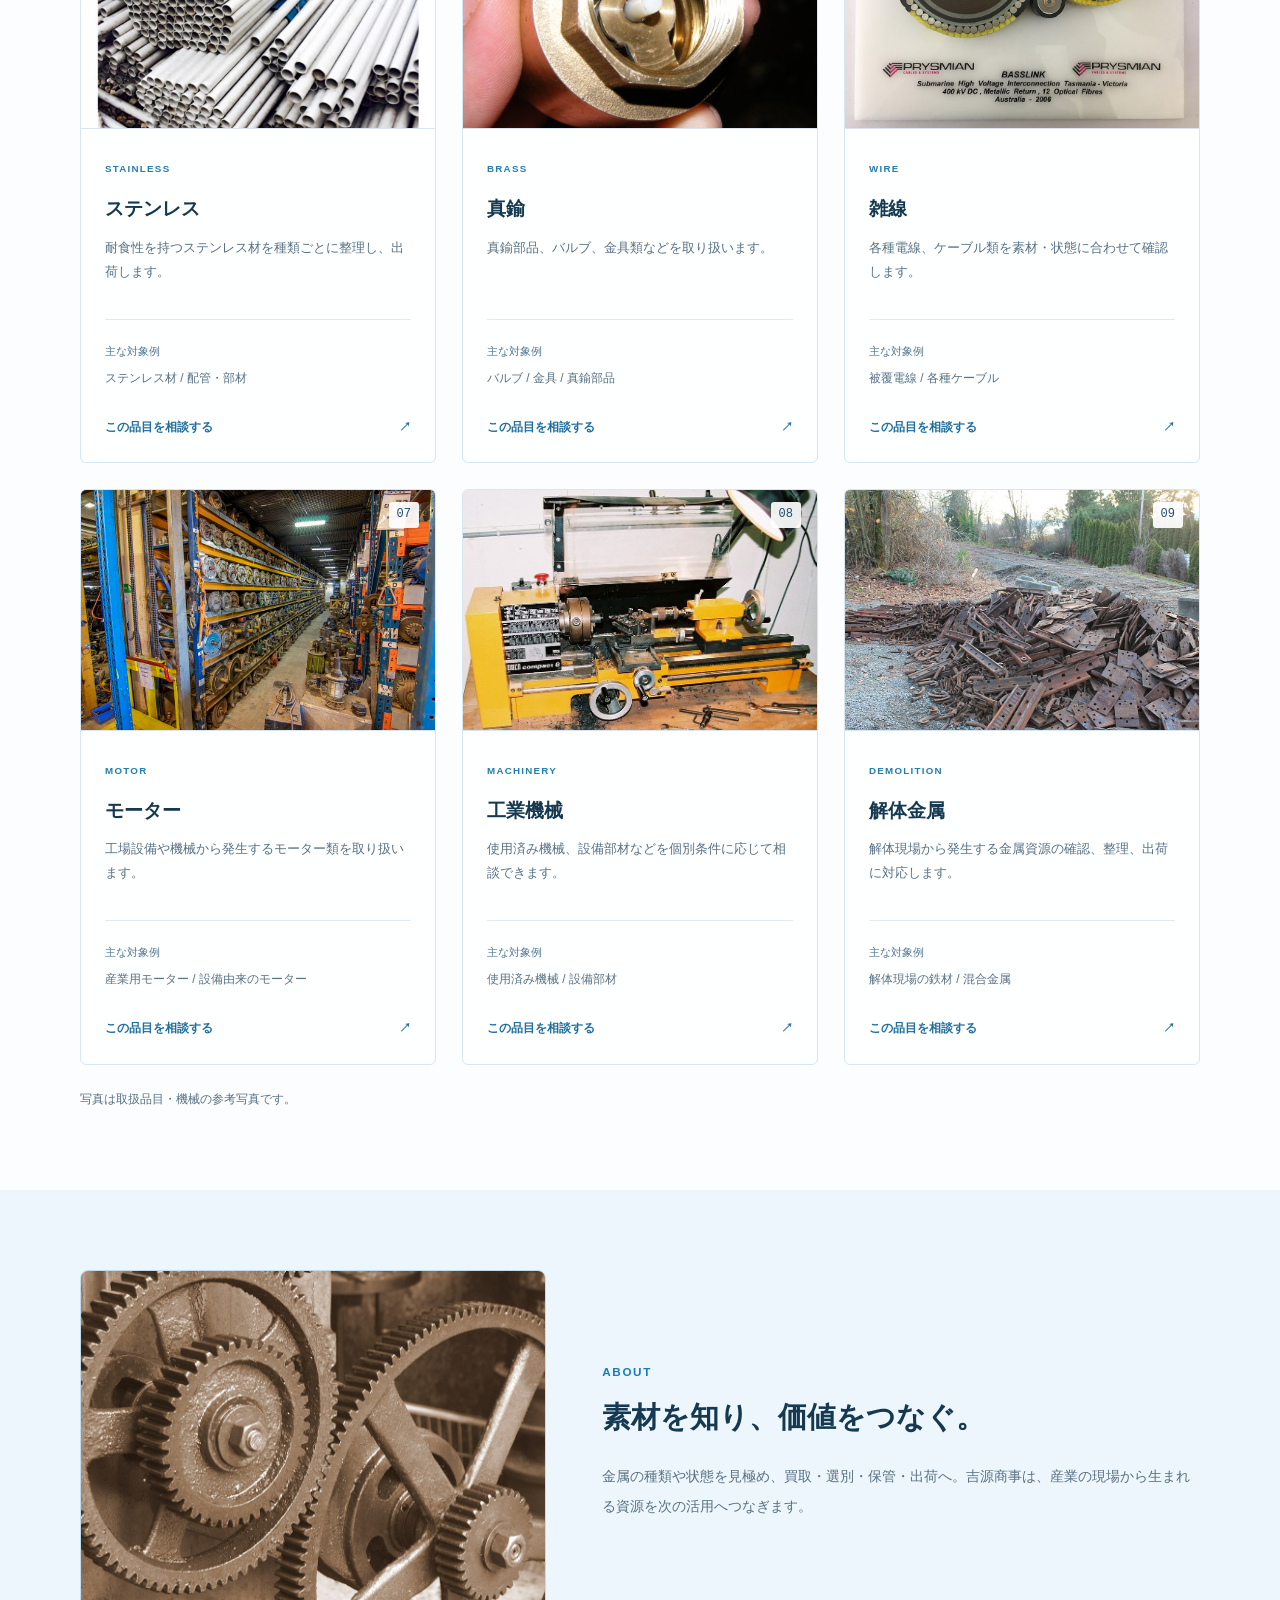
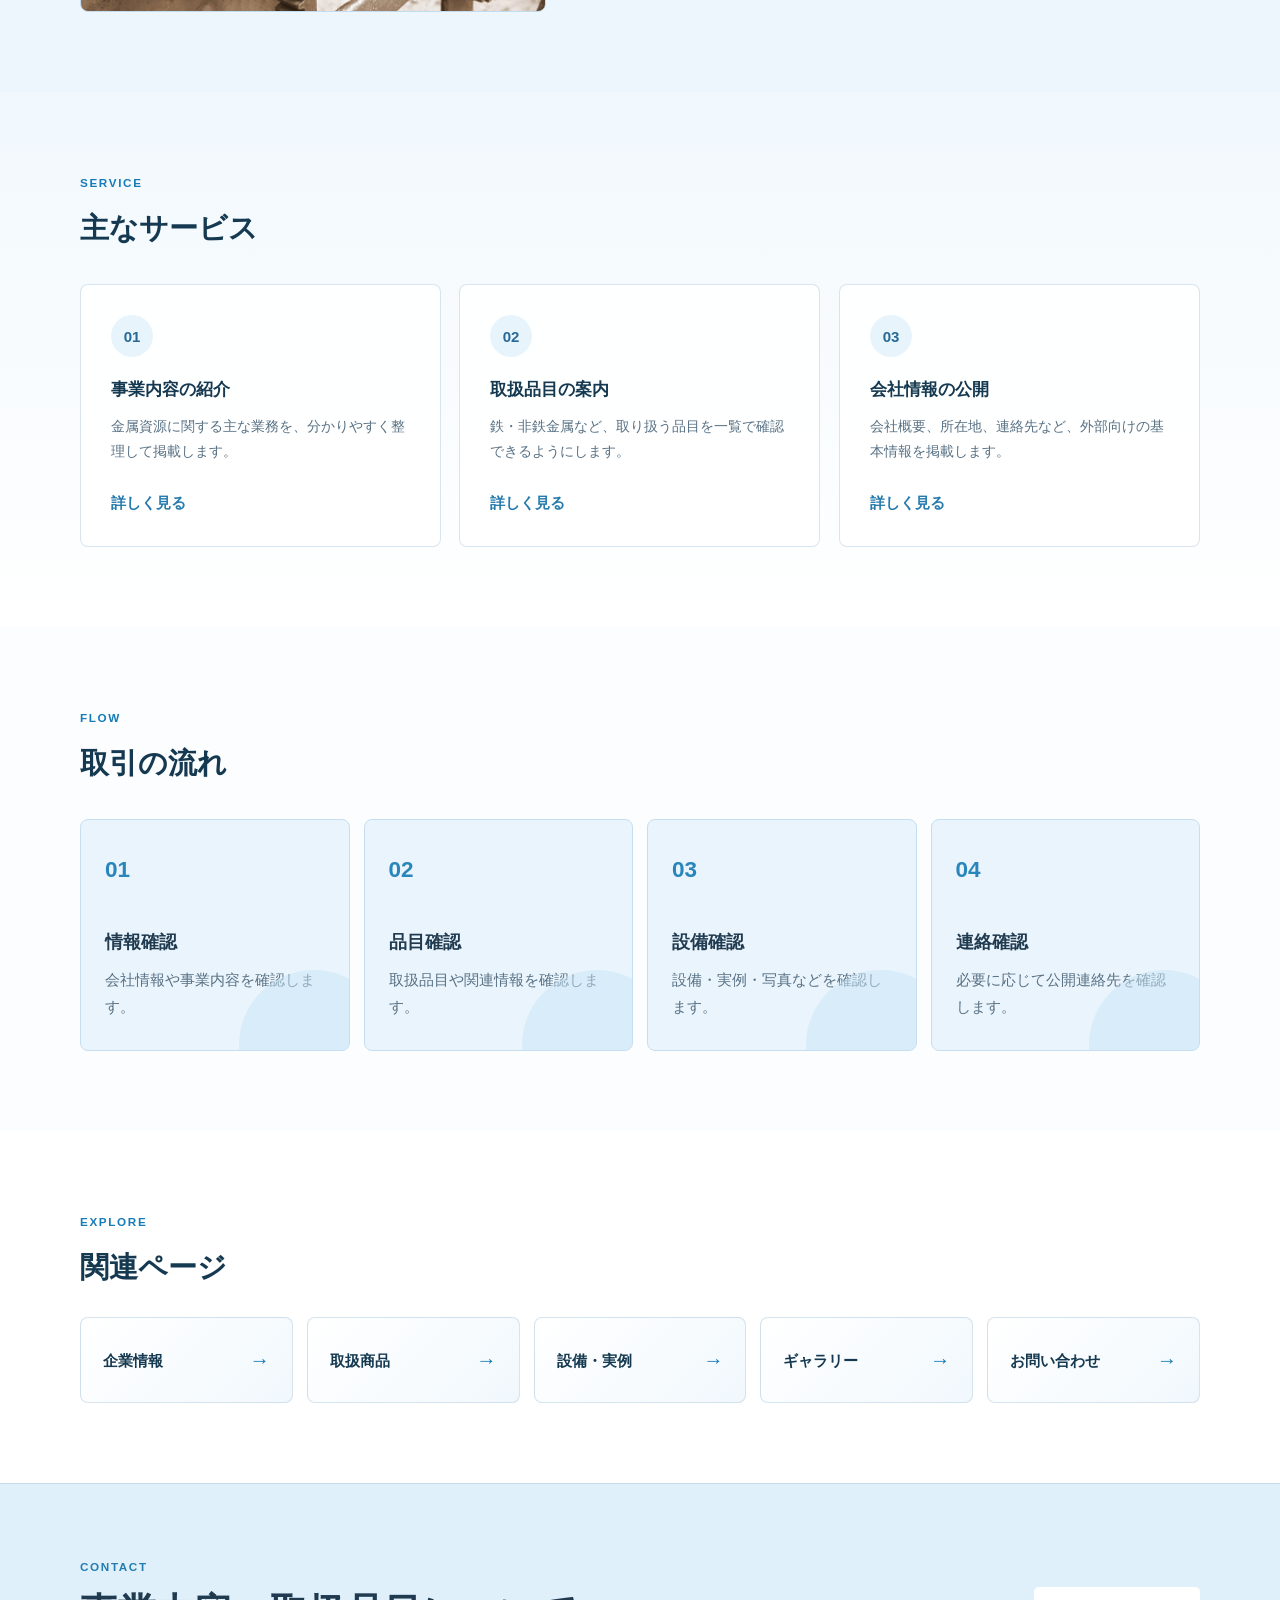
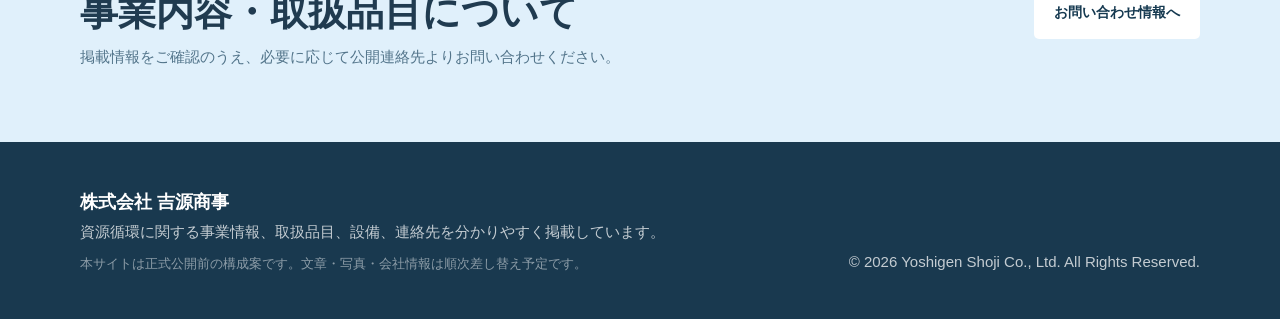
==== commit 8e85a8c3: "調整」１" ====
--- a/index.html
+++ b/index.html
@@ -1,101 +1,146 @@
 <!doctype html>
 <html lang="ja">
+
 <head>
     <meta charset="utf-8">
     <meta name="viewport" content="width=device-width, initial-scale=1">
     <meta name="description" content="株式会社 吉源商事の公式ホームページ。金属スクラップ買取、選別、保管、輸出に関する企業情報を掲載しています。">
     <title data-title-key="home.metaTitle">株式会社 吉源商事｜金属リサイクル・資源循環</title>
-    <link rel="stylesheet" href="css/style.css?v=10">
+    <link rel="stylesheet" href="css/style.css?v=11">
 </head>
+
 <body data-page="home">
-<header class="site-header" data-active-page="home">
-    <div class="scroll-progress" aria-hidden="true"></div>
-    <div class="header-inner">
-        <a class="brand" href="index.html" aria-label="Yoshigen Shoji home">
-            <span class="brand-mark"></span>
-            <span><strong data-i18n="common.companyName">株式会社 吉源商事</strong><small data-i18n="common.tagline"></small></span>
-        </a>
-        <button class="menu-toggle" type="button" aria-label="Open navigation" aria-expanded="false"><span></span><span></span><span></span></button>
-        <nav class="site-nav" aria-label="Main navigation"><a href="index.html" data-nav="home" data-i18n="common.nav.home">トップ</a>
-<a href="company.html" data-nav="company" data-i18n="common.nav.company">企業情報</a>
-<a href="products.html" data-nav="products" data-i18n="common.nav.products">取扱商品</a>
-<a href="facilities.html" data-nav="facilities" data-i18n="common.nav.facilities">設備・実例</a>
-<a href="gallery.html" data-nav="gallery" data-i18n="common.nav.gallery">ギャラリー</a>
-<a href="contact.html" data-nav="contact" data-i18n="common.nav.contact">お問い合わせ</a></nav>
-        <div class="lang-switch" aria-label="Language switch">
-            <button type="button" data-lang="ja">日本語</button>
-            <button type="button" data-lang="zh">中文</button>
-            <button type="button" data-lang="en">English</button>
+    <header class="site-header" data-active-page="home">
+        <div class="scroll-progress" aria-hidden="true"></div>
+        <div class="header-inner">
+            <a class="brand" href="index.html" aria-label="Yoshigen Shoji home">
+                <span class="brand-mark"></span>
+                <span><strong data-i18n="common.companyName">株式会社 吉源商事</strong><small
+                        data-i18n="common.tagline"></small></span>
+            </a>
+            <button class="menu-toggle" type="button" aria-label="Open navigation"
+                aria-expanded="false"><span></span><span></span><span></span></button>
+            <nav class="site-nav" aria-label="Main navigation"><a href="index.html" data-nav="home"
+                    data-i18n="common.nav.home">トップ</a>
+                <a href="company.html" data-nav="company" data-i18n="common.nav.company">企業情報</a>
+                <a href="products.html" data-nav="products" data-i18n="common.nav.products">取扱商品</a>
+                <a href="facilities.html" data-nav="facilities" data-i18n="common.nav.facilities">設備・実例</a>
+                <a href="gallery.html" data-nav="gallery" data-i18n="common.nav.gallery">ギャラリー</a>
+                <a href="contact.html" data-nav="contact" data-i18n="common.nav.contact">お問い合わせ</a>
+            </nav>
+            <div class="lang-switch" aria-label="Language switch">
+                <button type="button" data-lang="ja">日本語</button>
+                <button type="button" data-lang="zh">中文</button>
+                <button type="button" data-lang="en">English</button>
+            </div>
         </div>
-    </div>
-</header>
-<main>
-    <section class="eco-hero">
-        <div id="lpCarousel" class="hero-carousel"><div class="hero-track"><div class="hero-slide active">
-            <div class="hero-shade" aria-hidden="true"></div>
-            <canvas class="motion-canvas" aria-hidden="true"></canvas>
-            <div class="container hero-layout">
-                <div class="hero-copy">
-                    <p class="section-kicker" data-i18n="home.heroKicker"></p>
-                    <h1 data-i18n="home.heroTitle"></h1>
-                    <p class="hero-lead" data-i18n="home.heroLead"></p>
-                    <div class="hero-actions">
-                        <a class="btn btn-primary" href="products.html" data-i18n="home.heroPrimary"></a>
-                        <a class="btn btn-outline" href="company.html" data-i18n="home.heroSecondary"></a>
+    </header>
+    <main>
+        <section class="eco-hero">
+            <div id="lpCarousel" class="hero-carousel">
+                <div class="hero-track">
+                    <div class="hero-slide active">
+                        <div class="hero-shade" aria-hidden="true"></div>
+                        <canvas class="motion-canvas" aria-hidden="true"></canvas>
+                        <div class="container hero-layout">
+                            <div class="hero-copy">
+                                <p class="section-kicker" data-i18n="home.heroKicker"></p>
+                                <h1 data-i18n="home.heroTitle"></h1>
+                                <p class="hero-lead" data-i18n="home.heroLead"></p>
+                                <div class="hero-actions">
+                                    <a class="btn btn-primary" href="products.html" data-i18n="home.heroPrimary"></a>
+                                    <a class="btn btn-outline" href="company.html" data-i18n="home.heroSecondary"></a>
+                                </div>
+                                <div class="hero-quick" data-render="heroServices"></div>
+                            </div>
+                            <div class="engineering-label" aria-hidden="true"><span>01 / MATERIAL
+                                    ENGINEERING</span><strong>価値を、次へ。</strong><span>YOSHIGEN SHOJI</span></div>
+                        </div>
                     </div>
-                    <div class="hero-quick" data-render="heroServices"></div>
                 </div>
-                <div class="engineering-label" aria-hidden="true"><span>01 / MATERIAL ENGINEERING</span><strong>価値を、次へ。</strong><span>YOSHIGEN SHOJI</span></div>
             </div>
-        </div></div></div>
-    </section>
-<section class="section product-showcase"><div class="container"><div class="catalog-heading"><div><p class="section-kicker">MATERIAL COLLECTION / 09</p><h2 class="section-title" data-i18n="home.productsTitle"></h2></div><a class="text-link" href="products.html" data-i18n="home.heroPrimary"></a></div><div class="product-grid" data-render="homeProducts"></div><p class="photo-note" data-i18n="products.photoNote"></p></div></section>
-    <section class="section split-section">
-        <div class="container split-grid">
-            <div class="orbital-card tilt-card">
-                <img src="images/technical/engineering.jpg" alt="" loading="lazy" width="800" height="600">
+        </section>
+        <section class="section product-showcase">
+            <div class="container">
+                <div class="catalog-heading">
+                    <div>
+                        <p class="section-kicker">MATERIAL COLLECTION / 09</p>
+                        <h2 class="section-title" data-i18n="home.productsTitle"></h2>
+                    </div><a class="text-link" href="products.html" data-i18n="home.heroPrimary"></a>
+                </div>
+                <div class="product-grid" data-render="homeProducts"></div>
+                <p class="photo-note" data-i18n="products.photoNote"></p>
             </div>
-            <div><p class="section-kicker">ABOUT</p><h2 class="section-title" data-i18n="home.aboutTitle"></h2><p class="body-text" data-i18n="home.aboutText"></p></div>
+        </section>
+        <section class="section split-section">
+            <div class="container split-grid">
+                <div class="orbital-card tilt-card">
+                    <img src="images/technical/engineering.jpg" alt="" loading="lazy" width="800" height="600">
+                </div>
+                <div>
+                    <p class="section-kicker">ABOUT</p>
+                    <h2 class="section-title" data-i18n="home.aboutTitle"></h2>
+                    <p class="body-text" data-i18n="home.aboutText"></p>
+                </div>
+            </div>
+        </section>
+        <section class="section section-soft">
+            <div class="container">
+                <div class="section-heading">
+                    <p class="section-kicker">SERVICE</p>
+                    <h2 class="section-title" data-i18n="home.servicesTitle"></h2>
+                </div>
+                <div class="feature-grid" data-render="homeServices"></div>
+            </div>
+        </section>
+        <section class="section">
+            <div class="container">
+                <div class="section-heading">
+                    <p class="section-kicker">FLOW</p>
+                    <h2 class="section-title" data-i18n="home.flowTitle"></h2>
+                </div>
+                <div class="flow-line" data-render="homeFlow"></div>
+            </div>
+        </section>
+        <section class="section page-links-section">
+            <div class="container">
+                <p class="section-kicker">EXPLORE</p>
+                <h2 class="section-title compact-title" data-i18n="common.relatedTitle"></h2>
+                <div class="page-link-grid"><a class="page-link-card" href="company.html"><span
+                            data-i18n="common.nav.company"></span><b>→</b></a>
+                    <a class="page-link-card" href="products.html"><span
+                            data-i18n="common.nav.products"></span><b>→</b></a>
+                    <a class="page-link-card" href="facilities.html"><span
+                            data-i18n="common.nav.facilities"></span><b>→</b></a>
+                    <a class="page-link-card" href="gallery.html"><span
+                            data-i18n="common.nav.gallery"></span><b>→</b></a>
+                    <a class="page-link-card" href="contact.html"><span
+                            data-i18n="common.nav.contact"></span><b>→</b></a>
+                </div>
+            </div>
+        </section>
+    </main>
+    <section class="site-cta">
+        <div class="container cta-inner">
+            <div>
+                <p class="section-kicker">CONTACT</p>
+                <h2 data-i18n="common.ctaTitle"></h2>
+                <p data-i18n="common.ctaText"></p>
+            </div>
+            <a class="btn btn-light" href="contact.html" data-i18n="common.ctaButton"></a>
         </div>
     </section>
-    <section class="section section-soft">
-        <div class="container">
-            <div class="section-heading"><p class="section-kicker">SERVICE</p><h2 class="section-title" data-i18n="home.servicesTitle"></h2></div>
-            <div class="feature-grid" data-render="homeServices"></div>
+    <footer class="site-footer">
+        <div class="container footer-grid">
+            <div>
+                <p class="footer-brand" data-i18n="common.companyName"></p>
+                <p data-i18n="common.footerLead"></p><small data-i18n="common.footerNote"></small>
+            </div>
+            <p class="copyright" data-i18n="common.copyright"></p>
         </div>
-    </section>
-    <section class="section">
-        <div class="container">
-            <div class="section-heading"><p class="section-kicker">FLOW</p><h2 class="section-title" data-i18n="home.flowTitle"></h2></div>
-            <div class="flow-line" data-render="homeFlow"></div>
-        </div>
-    </section>
-    <section class="section page-links-section">
-    <div class="container">
-        <p class="section-kicker">EXPLORE</p>
-        <h2 class="section-title compact-title" data-i18n="common.relatedTitle"></h2>
-        <div class="page-link-grid"><a class="page-link-card" href="company.html"><span data-i18n="common.nav.company"></span><b>→</b></a>
-<a class="page-link-card" href="products.html"><span data-i18n="common.nav.products"></span><b>→</b></a>
-<a class="page-link-card" href="facilities.html"><span data-i18n="common.nav.facilities"></span><b>→</b></a>
-<a class="page-link-card" href="gallery.html"><span data-i18n="common.nav.gallery"></span><b>→</b></a>
-<a class="page-link-card" href="contact.html"><span data-i18n="common.nav.contact"></span><b>→</b></a></div>
-    </div>
-</section>
-</main>
-<section class="site-cta">
-    <div class="container cta-inner">
-        <div><p class="section-kicker">CONTACT</p><h2 data-i18n="common.ctaTitle"></h2><p data-i18n="common.ctaText"></p></div>
-        <a class="btn btn-light" href="contact.html" data-i18n="common.ctaButton"></a>
-    </div>
-</section>
-<footer class="site-footer">
-    <div class="container footer-grid">
-        <div><p class="footer-brand" data-i18n="common.companyName"></p><p data-i18n="common.footerLead"></p><small data-i18n="common.footerNote"></small></div>
-        <a class="photo-credits-link" href="photo-credits.html" data-i18n="common.photoCredits">写真の出典</a>
-        <p class="copyright" data-i18n="common.copyright"></p>
-    </div>
-</footer>
-<script src="js/i18n.js?v=10"></script>
-<script src="js/main.js?v=10"></script>
+    </footer>
+    <script src="js/i18n.js?v=10"></script>
+    <script src="js/main.js?v=10"></script>
 </body>
-</html>
+
+</html>
--- a/css/style.css
+++ b/css/style.css
@@ -274,11 +274,6 @@
 .photo-note { margin: 24px 0px 0px; font-size: 0.8rem; color: var(--muted); }
 .photo-credits-link { font-size: 0.8rem; text-decoration: underline; white-space: nowrap; }
 .photo-credit-list { display: grid; gap: 24px; margin-top: 36px; }
-.photo-credit-card { display: grid; grid-template-columns: 240px minmax(0px, 1fr); gap: 24px; padding: 24px; border: 1px solid var(--line); background: rgb(255, 255, 255); }
-.photo-credit-card img { width: 240px; height: 160px; object-fit: cover; }
-.photo-credit-card h2 { margin: 0px 0px 8px; font-size: 1.2rem; }
-.photo-credit-card p { margin: 6px 0px; font-size: 0.85rem; }
-.photo-credit-card a { color: var(--green-600); text-decoration: underline; }
 .product-visual::after { display: none; }
 .product-number { position: absolute; right: 16px; top: 12px; color: rgb(32, 77, 108); background: rgba(255, 255, 255, 0.92); padding: 2px 8px; border-radius: 3px; font-family: Consolas, monospace; font-size: 0.8rem; }
 .product-card-content { padding: 24px; }
@@ -326,8 +321,6 @@
     .page-hero { background: rgb(234, 245, 252); }
 }
 @media (max-width: 560px) {
-    .photo-credit-card { grid-template-columns: 1fr; padding: 18px; }
-    .photo-credit-card img { width: 100%; height: 200px; }
     html { font-size: 87.5%; }
     .header-inner { width: calc(100% - 32px); }
     .container { width: calc(100% - 40px); }
@@ -346,3 +339,7 @@
     .page-hero-inner { margin-left: 20px; }
     .page-hero h1 { font-size: 1.8rem; }
 }
+
+#photo-credits { scroll-margin-top: 100px; font-size: .85rem; }
+#photo-credits summary { cursor: pointer; color: var(--green-600); }
+.photo-credit-list a { text-decoration: underline; }
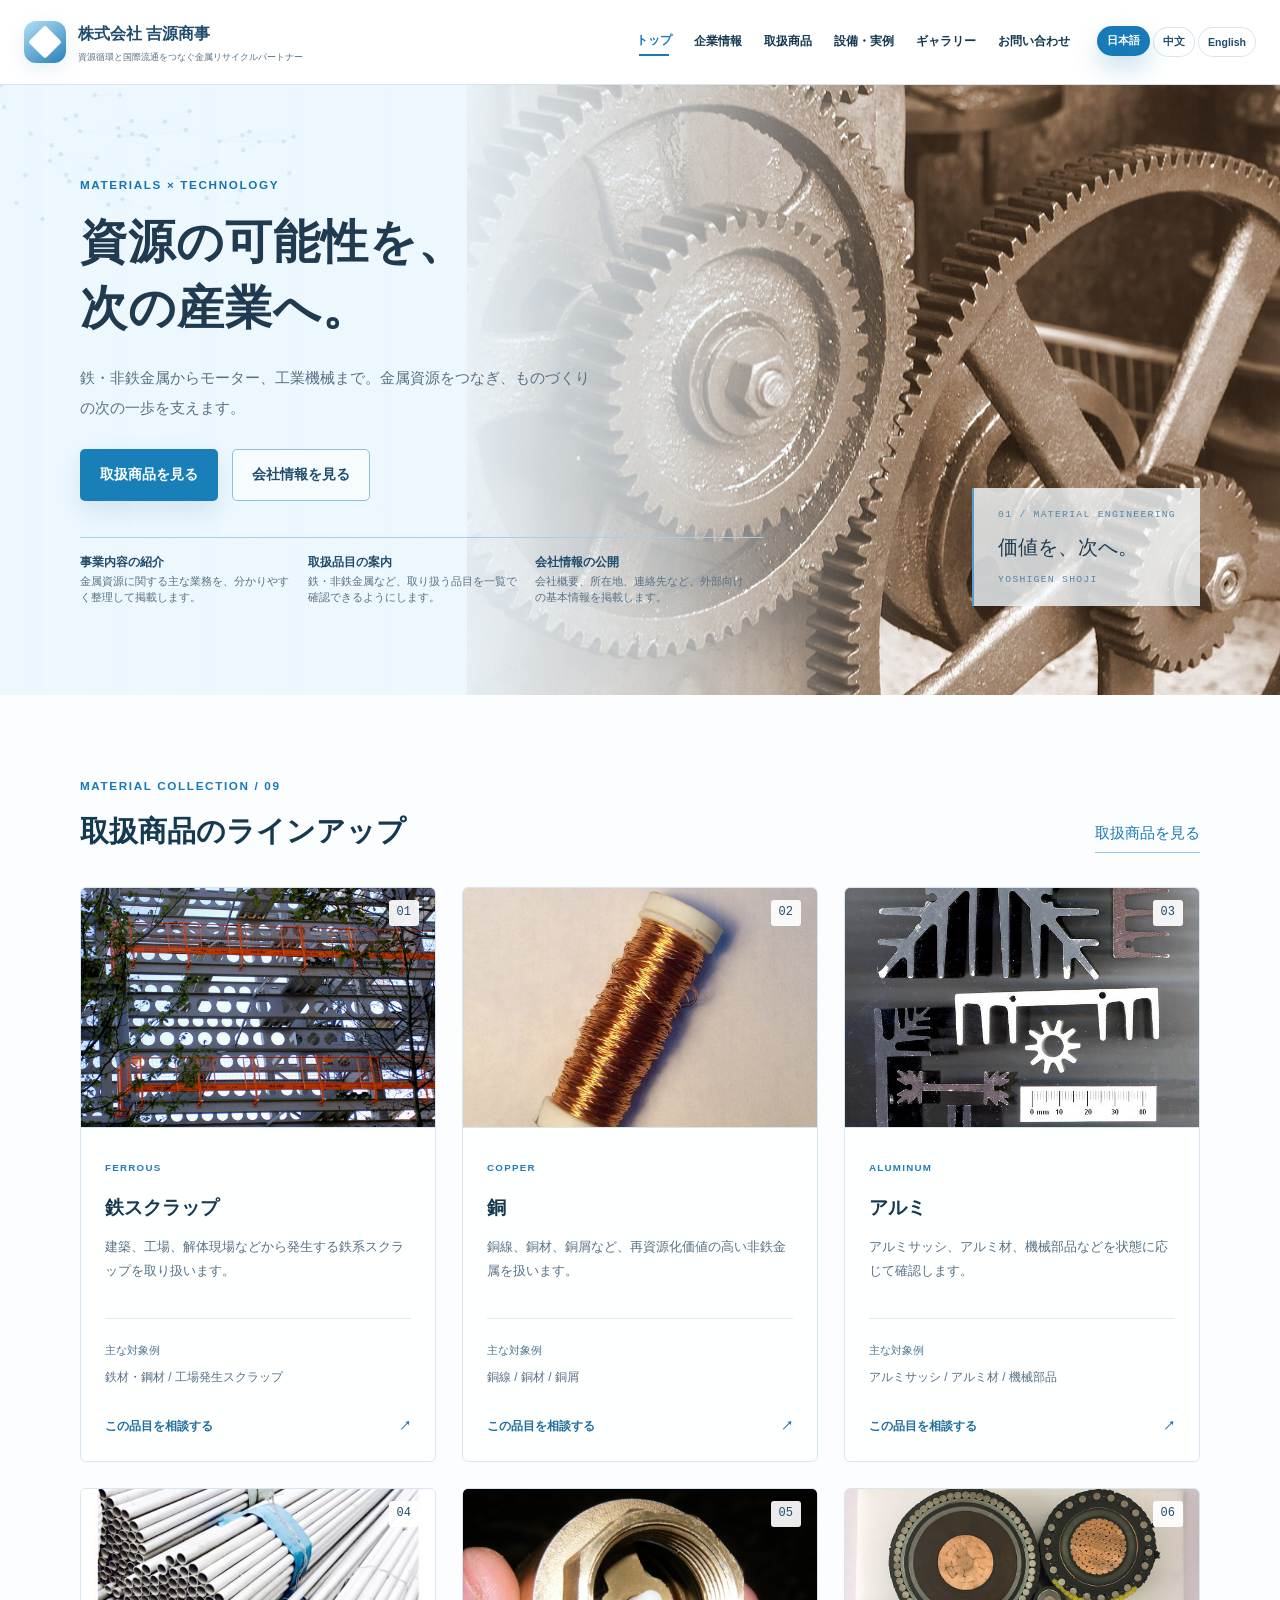
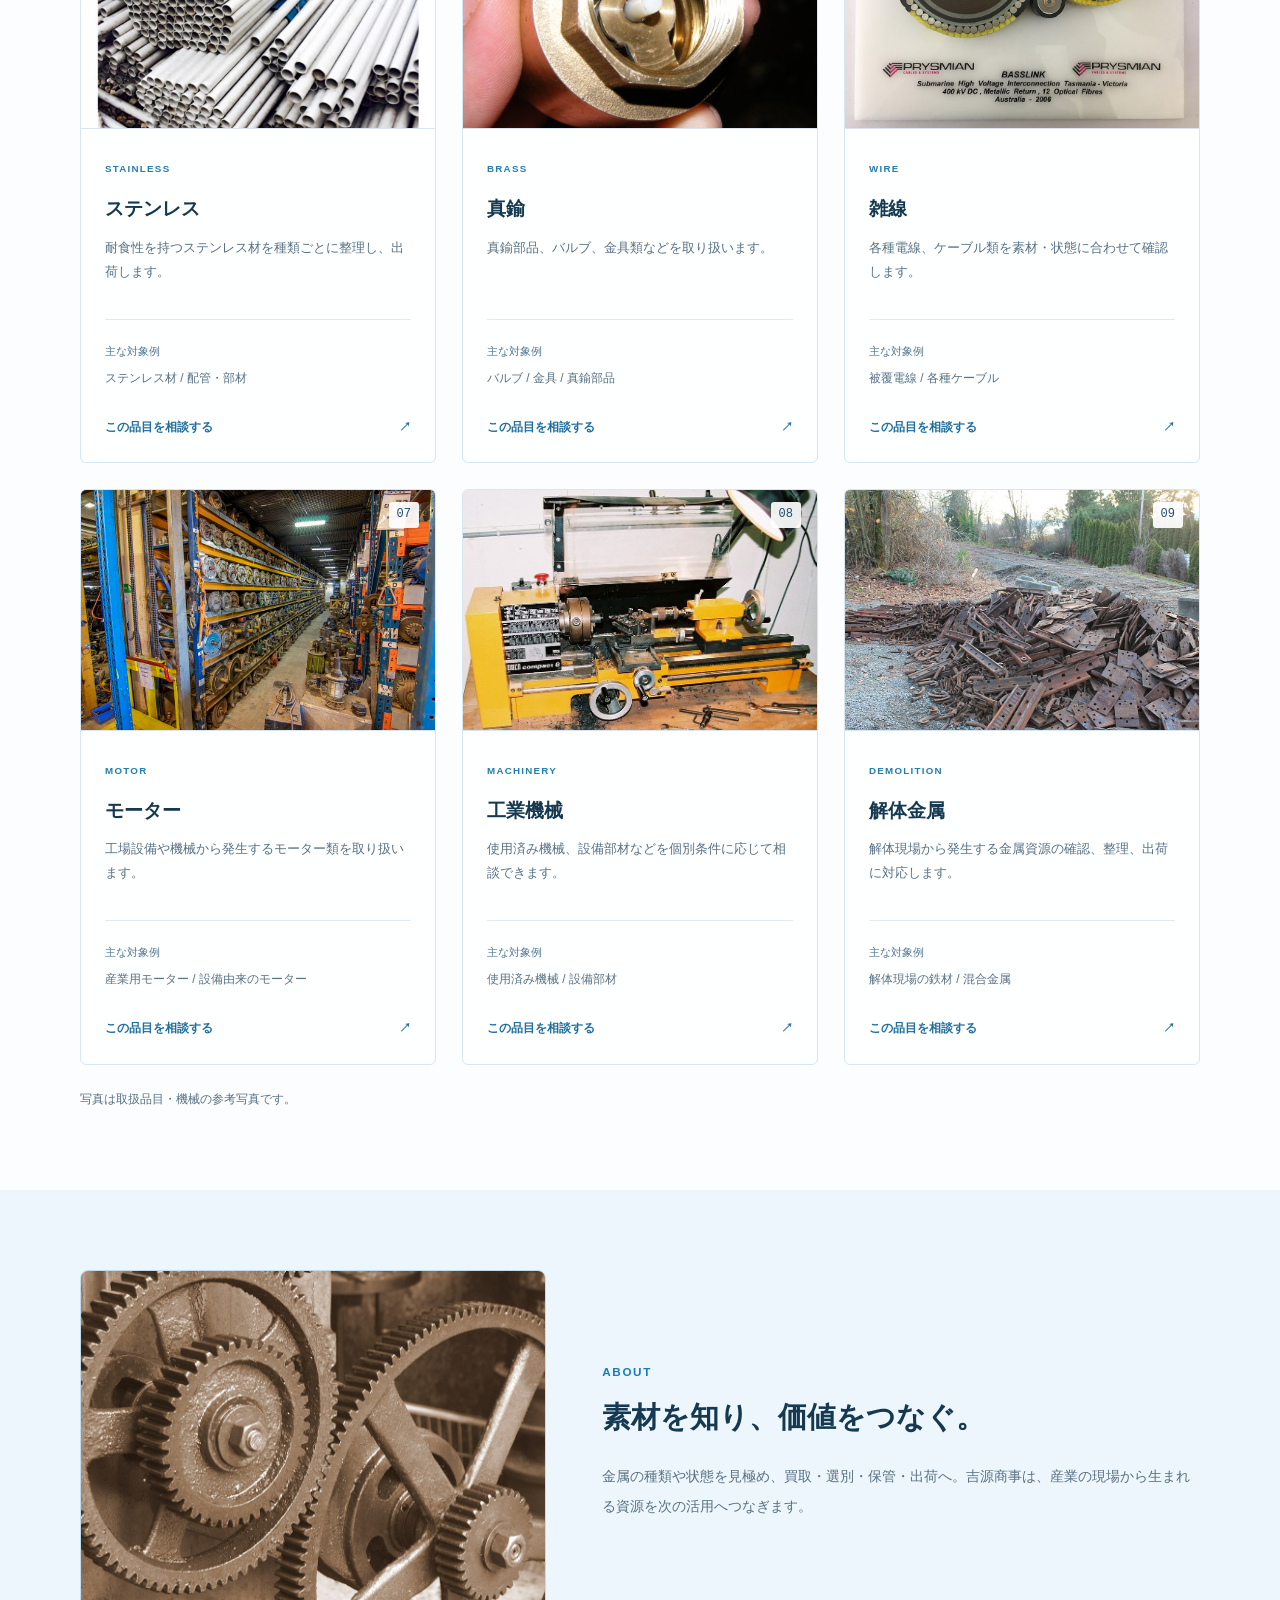
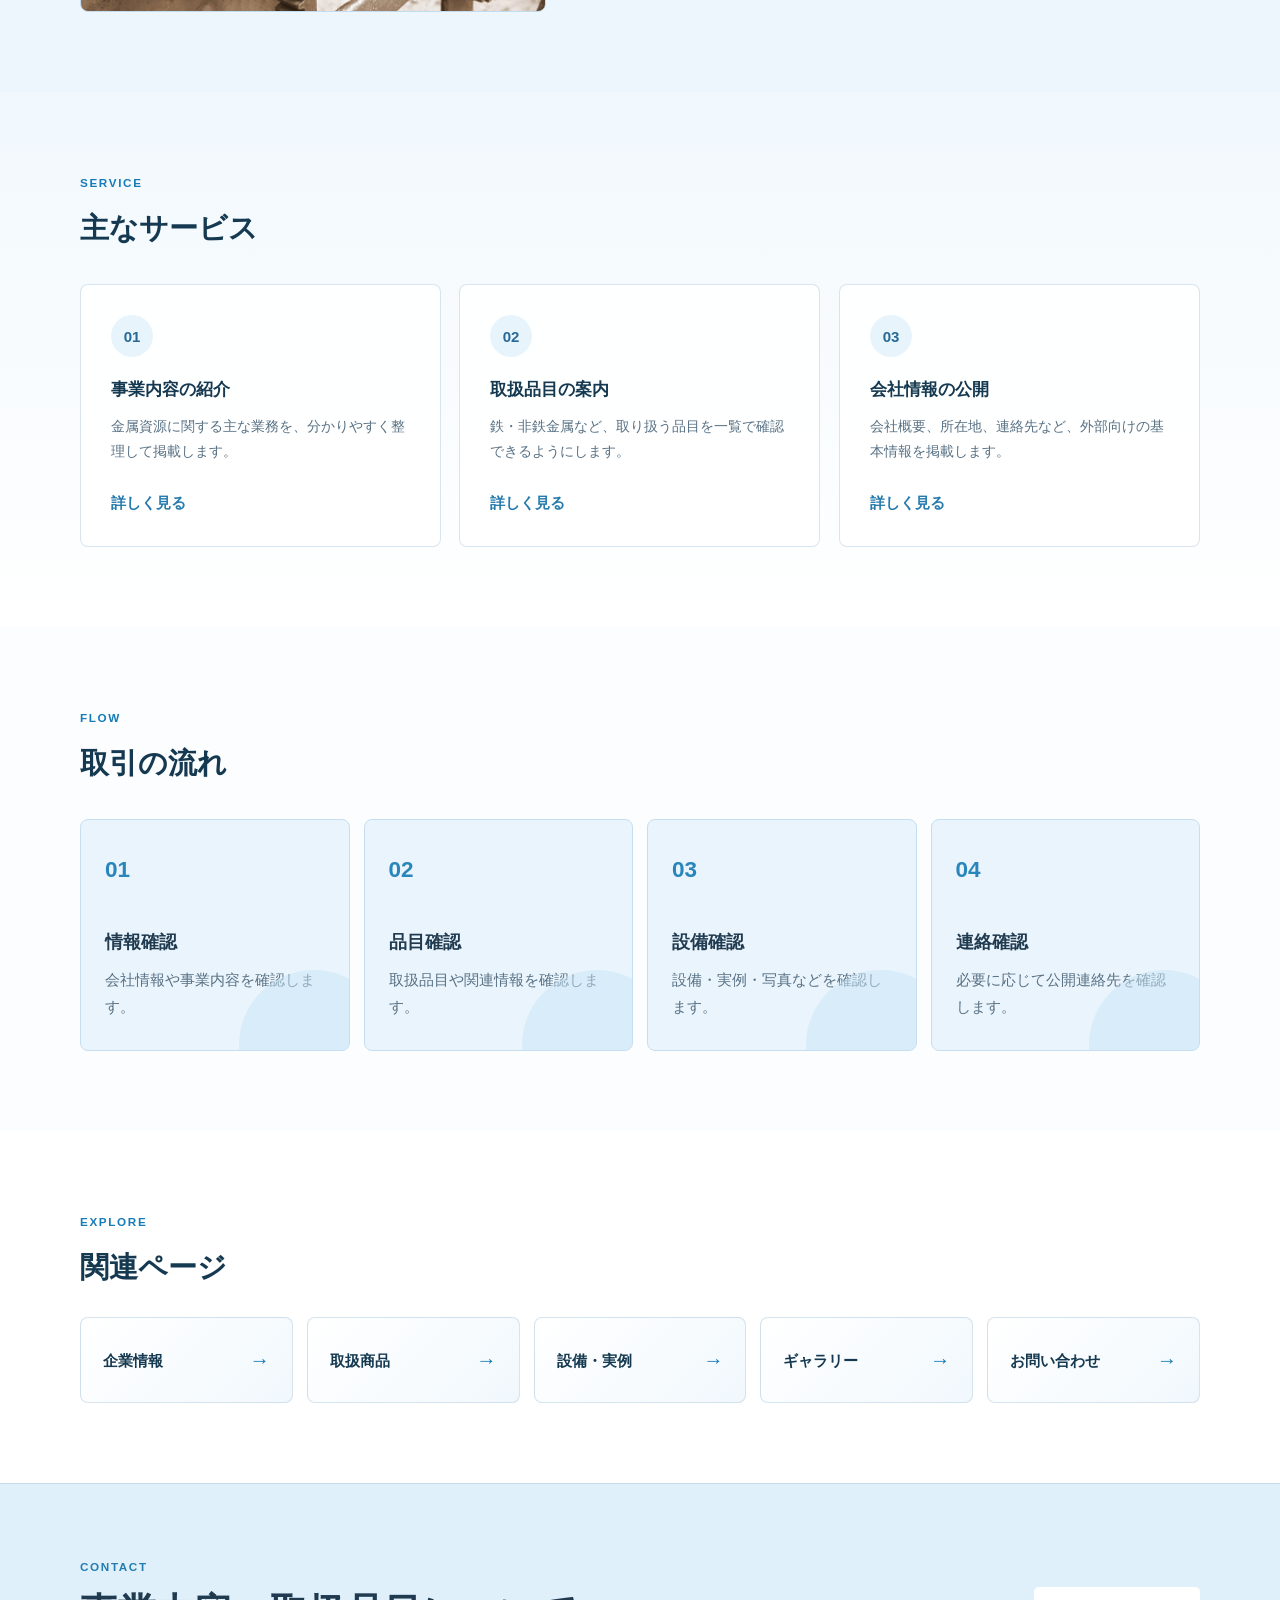
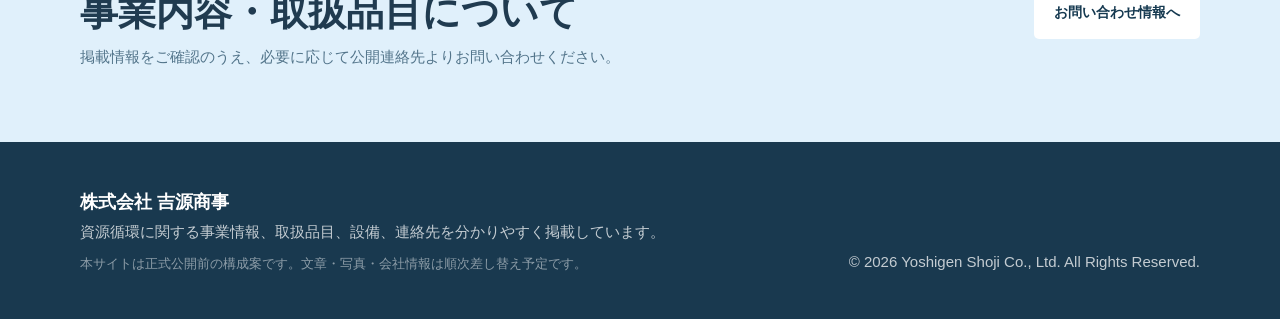
==== commit fc65d3a1: "source code layout 調整２" ====
--- a/index.html
+++ b/index.html
@@ -139,7 +139,7 @@
             <p class="copyright" data-i18n="common.copyright"></p>
         </div>
     </footer>
-    <script src="js/i18n.js?v=10"></script>
+    <script src="js/i18n.js?v=12"></script>
     <script src="js/main.js?v=10"></script>
 </body>
 
--- a/css/style.css
+++ b/css/style.css
@@ -1,345 +1,2038 @@
-:root { --green-950: #153950; --green-900: #204d6c; --green-800: #276a95; --green-700: #267bad; --green-600: #167bb8; --green-500: #329bd4; --green-100: #e8f4fc; --lime: #a6dafa; --ink: #203b50; --muted: #587184; --line: rgba(44, 112, 159, .18); --white: #ffffff; --soft: #f1f8fd; --shadow: 0 24px 70px rgba(36, 91, 131, .12); --radius: 8px; }
-* { box-sizing: border-box; }
-html { font-size: 70%; scroll-behavior: smooth; }
-body { margin: 0px; color: var(--ink); font-family: "Noto Sans JP", "Yu Gothic", "Hiragino Kaku Gothic ProN", Arial, sans-serif; background: rgb(251, 254, 252); font-size: 1rem; line-height: 1.8; }
-a { color: inherit; text-decoration: none; }
-img { max-width: 100%; display: block; }
-.container { width: min(1120px, 100% - 64px); margin: 0px auto; }
-.site-header { position: sticky; top: 0px; z-index: 50; background: rgba(255, 255, 255, 0.88); backdrop-filter: blur(18px); border-bottom: 1px solid var(--line); }
-.scroll-progress { position: absolute; left: 0px; top: 0px; height: 3px; width: 0px; background: linear-gradient(90deg, var(--green-600), var(--lime)); }
-.header-inner { width: min(1240px, 100% - 36px); min-height: 72px; margin: 0px auto; display: grid; grid-template-columns: auto 1fr auto; gap: 18px; align-items: center; }
-.brand { display: inline-flex; align-items: center; gap: 12px; min-width: 250px; }
-.brand strong { display: block; color: var(--green-900); font-size: 1.06rem; letter-spacing: 0px; }
-.brand small { display: block; color: var(--muted); font-size: 0.68rem; line-height: 1.38; margin-top: 2px; max-width: 320px; }
-.brand-mark { width: 42px; height: 42px; border-radius: 50%; background: conic-gradient(from 30deg, var(--lime), var(--green-500), var(--green-900), var(--lime)); position: relative; box-shadow: rgba(38, 131, 190, 0.25) 0px 12px 30px; }
-.brand-mark::after { content: ""; position: absolute; inset: 9px; border-radius: 50%; background: rgb(255, 255, 255); }
-.site-nav { justify-self: end; display: flex; align-items: center; gap: 4px; }
-.site-nav a { position: relative; padding: 10px 11px; color: var(--green-950); font-weight: 700; font-size: 0.86rem; transition: color 0.25s, transform 0.25s; }
-.site-nav a::after { content: ""; position: absolute; left: 12px; right: 12px; bottom: 6px; height: 2px; background: var(--green-600); transform: scaleX(0); transform-origin: left center; transition: transform 0.25s; }
-.site-nav a:hover, .site-nav a.active { color: var(--green-600); transform: translateY(-1px); }
-.site-nav a:hover::after, .site-nav a.active::after { transform: scaleX(1); }
-.lang-switch { display: flex; gap: 6px; }
-.lang-switch button { border: 1px solid var(--line); background: rgb(255, 255, 255); color: var(--green-900); border-radius: 999px; padding: 8px 11px; font-weight: 700; cursor: pointer; transition: transform 0.2s, background 0.2s, color 0.2s, box-shadow 0.2s; }
-.lang-switch button:hover, .lang-switch button.active { background: var(--green-600); color: rgb(255, 255, 255); transform: translateY(-1px); box-shadow: rgba(38, 131, 190, 0.24) 0px 12px 24px; }
-.menu-toggle { display: none; width: 42px; height: 42px; border: 1px solid var(--line); border-radius: 999px; background: rgb(255, 255, 255); cursor: pointer; }
-.menu-toggle span { display: block; width: 18px; height: 2px; background: var(--green-900); margin: 4px auto; transition: transform 0.2s, opacity 0.2s; }
-.eco-hero { position: relative; overflow: hidden; color: rgb(255, 255, 255); }
-.hero-carousel { overflow: hidden; }
-.hero-track { display: grid; width: 100%; }
-.hero-slide { grid-area: 1 / 1; position: relative; min-width: 0px; min-height: clamp(500px, 72vh, 650px); display: grid; align-items: center; background-size: cover; background-position: center center; background-repeat: no-repeat; opacity: 0; pointer-events: none; transition: opacity 2s ease-in-out; }
-.hero-slide.active { opacity: 1; pointer-events: auto; z-index: 1; }
-.hero-shade, .motion-canvas { position: absolute; inset: 0px; }
-.hero-shade { background: linear-gradient(90deg, rgba(18, 46, 68, 0.96) 0%, rgba(24, 69, 100, 0.82) 46%, rgba(23, 56, 80, 0.3) 100%); }
-.motion-canvas { z-index: 2; opacity: 0.5; mix-blend-mode: screen; pointer-events: none; }
-.hero-layout { position: relative; z-index: 4; display: grid; grid-template-columns: minmax(0px, 1fr) 300px; gap: 30px; align-items: end; padding: 54px 0px 46px; }
-.hero-copy { max-width: 780px; }
-.section-kicker { margin: 0px 0px 14px; color: var(--green-600); font-weight: 900; font-size: 0.78rem; letter-spacing: 0.14em; text-transform: uppercase; }
-.eco-hero .section-kicker, .page-hero .section-kicker { color: var(--lime); }
-h1, h2, h3, p { overflow-wrap: anywhere; }
-.hero-copy h1 { margin: 0px; font-size: clamp(1.7rem, 3.1vw, 3.1rem); line-height: 1.1; font-weight: 900; letter-spacing: 0px; max-width: 760px; text-shadow: rgba(0, 0, 0, 0.52) 0px 18px 46px; }
-.hero-lead { max-width: 660px; margin: 22px 0px 0px; font-size: clamp(0.9rem, 1.05vw, 1.02rem); color: rgba(255, 255, 255, 0.88); }
-.hero-actions { margin-top: 26px; display: flex; flex-wrap: wrap; gap: 14px; }
-.hero-quick { margin-top: 22px; display: grid; grid-template-columns: repeat(3, minmax(0px, 1fr)); gap: 12px; max-width: 760px; }
-.hero-quick-card { min-height: 88px; border: 1px solid rgba(255, 255, 255, 0.18); border-radius: var(--radius); background: rgba(255, 255, 255, 0.1); backdrop-filter: blur(14px); padding: 15px 16px; transition: transform 0.2s, background 0.2s; }
-.hero-quick-card:hover { transform: translateY(-3px); background: rgba(255, 255, 255, 0.18); }
-.hero-quick-card strong { display: block; color: rgb(255, 255, 255); font-size: 0.95rem; line-height: 1.35; }
-.hero-quick-card span { display: block; margin-top: 4px; color: rgba(255, 255, 255, 0.72); font-size: 0.78rem; line-height: 1.45; }
-.btn { display: inline-flex; align-items: center; justify-content: center; min-height: 46px; padding: 12px 19px; border-radius: 999px; font-weight: 900; font-size: 0.94rem; border: 1px solid transparent; transition: transform 0.22s, box-shadow 0.22s, background 0.22s, color 0.22s; }
-.btn:hover { transform: translateY(-3px); }
-.btn-primary { background: linear-gradient(135deg, var(--green-500), var(--lime)); color: var(--green-950); box-shadow: rgba(33, 191, 122, 0.3) 0px 20px 42px; }
-.btn-outline { color: rgb(255, 255, 255); border-color: rgba(255, 255, 255, 0.45); background: rgba(255, 255, 255, 0.1); }
-.btn-outline:hover { background: rgba(255, 255, 255, 0.22); }
-.btn-light { color: var(--green-950); background: rgb(255, 255, 255); }
-.section { padding: 72px 0px; position: relative; }
-.section-soft { background: linear-gradient(180deg, var(--soft), #fff); }
-.section-heading { margin-bottom: 34px; max-width: 680px; }
-.section-title { margin: 0px; font-size: clamp(1.3rem, 2.24vw, 2.1rem); line-height: 1.24; color: var(--green-950); font-weight: 900; }
-.body-text { color: var(--muted); font-size: 0.96rem; margin: 0px; }
-.split-grid { display: grid; grid-template-columns: 0.78fr 1fr; gap: 56px; align-items: center; }
-.orbital-card { min-height: 300px; border-radius: var(--radius); background: radial-gradient(circle at 50% 45%, rgba(142,199,237,.3), transparent 32%), linear-gradient(135deg, var(--green-950), var(--green-800)); box-shadow: var(--shadow); position: relative; overflow: hidden; display: grid; place-items: center; }
-.feature-grid { display: grid; grid-template-columns: repeat(3, minmax(0px, 1fr)); gap: 18px; }
-.feature-card, .product-card, .gallery-card, .info-panel, .message-panel { border: 1px solid var(--line); border-radius: var(--radius); background: rgba(255, 255, 255, 0.86); box-shadow: rgba(30, 73, 107, 0.08) 0px 12px 34px; transition: transform 0.24s, box-shadow 0.24s, border-color 0.24s; overflow: hidden; }
-.feature-card:hover, .product-card:hover, .gallery-card:hover, .info-panel:hover, .message-panel:hover { transform: translateY(-6px); box-shadow: var(--shadow); border-color: rgba(38, 131, 190, 0.35); }
-.feature-card { padding: 30px; min-height: 220px; display: flex; flex-direction: column; justify-content: space-between; }
-.feature-index { width: 42px; height: 42px; border-radius: 50%; display: grid; place-items: center; background: var(--green-100); color: var(--green-800); font-weight: 900; }
-.feature-card h3, .product-card h3, .gallery-card h3 { margin: 18px 0px 10px; color: var(--green-950); font-size: 1.12rem; }
-.feature-card p, .product-card p, .gallery-card p, .case-card p { font-size: 0.92rem; }
-.feature-card p, .product-card p, .gallery-card p, .case-card p { color: var(--muted); margin: 0px; }
-.feature-card .card-link { margin-top: 24px; color: var(--green-700, #0f7558); font-weight: 900; }
-.message-layout { display: grid; grid-template-columns: 0.42fr 1fr; gap: 76px; align-items: start; }
-.message-heading { max-width: 360px; }
-.message-panel { position: relative; padding: 58px 64px 48px; background: linear-gradient(135deg, rgb(255, 255, 255), rgb(247, 252, 249)); }
-.message-quote { position: absolute; left: 28px; top: 14px; color: rgba(38, 131, 190, 0.14); font-size: 10rem; line-height: 0.8; font-weight: 900; }
-.message-panel .body-text { position: relative; color: var(--ink); line-height: 2.05; max-width: 760px; }
-.message-signature { position: relative; margin: 30px 0px 0px; color: var(--green-900); font-weight: 900; text-align: right; }
-.flow-line { display: grid; grid-template-columns: repeat(4, minmax(0px, 1fr)); gap: 14px; counter-reset: flow 0; }
-.flow-card { position: relative; padding: 30px 24px; min-height: 220px; border-radius: var(--radius); background: var(--green-950); color: rgb(255, 255, 255); overflow: hidden; }
-.flow-card::before { content: ""; position: absolute; inset: auto -40px -70px auto; width: 150px; height: 150px; border-radius: 50%; background: rgba(142, 199, 237, 0.18); }
-.flow-step { color: var(--lime); font-weight: 900; font-size: 1.5rem; }
-.flow-card h3 { margin: 36px 0px 8px; }
-.flow-card p { margin: 0px; color: rgba(255, 255, 255, 0.74); }
-.page-hero { position: relative; min-height: 300px; overflow: hidden; color: rgb(255, 255, 255); display: grid; align-items: end; background: var(--green-950); }
-.page-hero-bg { position: absolute; inset: 0px; background-size: cover; background-position: center center; background-repeat: no-repeat; opacity: 0.32; filter: saturate(1.1); }
-.page-canvas { position: absolute; left: 0px; right: 0px; top: 0px; width: 100%; height: 120px; z-index: 1; opacity: 0.42; mix-blend-mode: screen; pointer-events: none; }
-.page-hero::after { content: ""; position: absolute; inset: 0px; background: linear-gradient(90deg, rgba(23, 57, 84, 0.92), rgba(23, 57, 84, 0.58)); }
-.page-hero-inner { position: relative; z-index: 2; padding: 88px 0px 50px; max-width: 880px; margin-left: max(20px, -580px + 50vw); }
-.page-hero h1 { margin: 0px; font-size: clamp(1.5rem, 2.7vw, 2.55rem); line-height: 1.12; font-weight: 900; }
-.page-hero p:last-child { max-width: 700px; color: rgba(255, 255, 255, 0.82); font-size: 0.98rem; }
-.info-table { display: grid; border: 1px solid var(--line); padding-left: 12px; border-radius: var(--radius); overflow: hidden; background: rgb(255, 255, 255); box-shadow: rgba(30, 73, 107, 0.08) 0px 14px 38px; }
-.info-row { display: grid; grid-template-columns: 210px 1fr; border-bottom: 1px solid var(--line); }
-.info-row:last-child { border-bottom: 0px; }
-.info-row dt, .info-row dd { margin: 0px; padding: 18px 22px; font-size: 0.94rem; }
-.info-row dt { color: var(--green-900); font-weight: 900; background: var(--green-100); }
-.info-row dd { color: var(--ink); }
-.product-grid { display: grid; grid-template-columns: repeat(3, minmax(0px, 1fr)); gap: 20px; }
-.product-visual, .gallery-visual { height: 190px; background-size: cover; background-position: center center; position: relative; overflow: hidden; }
-.product-visual::after, .gallery-visual::after { content: ""; position: absolute; inset: 0px; background: linear-gradient(transparent, rgba(23, 57, 84, 0.72)); }
-.product-card-content, .gallery-card-content { padding: 26px; }
-.category-pill { display: inline-flex; align-items: center; border-radius: 999px; padding: 5px 10px; color: var(--green-950); background: var(--green-100); font-weight: 900; font-size: 0.78rem; }
-.case-stack { display: grid; gap: 18px; }
-.case-card { display: grid; grid-template-columns: 160px 1fr; gap: 22px; align-items: center; min-height: 180px; padding: 30px; border-radius: var(--radius); background-image: linear-gradient(90deg, rgba(18,46,68,.86), rgba(24,69,100,.62)), var(--case-bg); background-size: cover; background-position: center center; border: 1px solid rgba(255, 255, 255, 0.18); box-shadow: rgba(30, 73, 107, 0.14) 0px 18px 46px; color: rgb(255, 255, 255); }
-.case-card { cursor: pointer; position: relative; }
-.case-card::after { content: "Details"; position: absolute; right: 24px; top: 24px; padding: 6px 10px; border-radius: 999px; background: rgba(255, 255, 255, 0.14); color: rgba(255, 255, 255, 0.82); font-weight: 900; font-size: 0.72rem; letter-spacing: 0.08em; }
-.case-card:hover::after { background: rgba(142, 199, 237, 0.26); color: rgb(255, 255, 255); }
-.case-stat { height: 112px; border-radius: var(--radius); display: grid; place-items: center; background: rgba(255, 255, 255, 0.16); color: var(--lime); font-weight: 900; font-size: 1.25rem; backdrop-filter: blur(10px); border: 1px solid rgba(255, 255, 255, 0.18); }
-.case-card h3 { margin: 0px 0px 8px; font-size: 1.2rem; color: rgb(255, 255, 255); }
-.case-card p { color: rgba(255, 255, 255, 0.82); }
-.facility-detail-list { display: grid; gap: 26px; }
-.facility-detail { scroll-margin-top: 100px; display: grid; grid-template-columns: minmax(260px, 0.9fr) 1.1fr; gap: 30px; align-items: stretch; padding: 24px; border-radius: var(--radius); border: 1px solid var(--line); background: rgba(255, 255, 255, 0.9); box-shadow: rgba(30, 73, 107, 0.08) 0px 16px 42px; }
-.facility-detail-visual { min-height: 260px; border-radius: var(--radius); background-size: cover; background-position: center center; position: relative; overflow: hidden; }
-.facility-detail-visual::after { content: ""; position: absolute; inset: 0px; background: linear-gradient(rgba(18, 46, 68, 0.08), rgba(18, 46, 68, 0.52)); }
-.facility-detail-body { padding: 8px 6px; display: flex; flex-direction: column; justify-content: center; }
-.facility-detail-body .section-kicker { margin-bottom: 10px; }
-.facility-detail-body h3 { margin: 0px 0px 14px; color: var(--green-950); font-size: 1.35rem; }
-.facility-detail-body p { margin: 0px; color: var(--muted); line-height: 1.9; }
-.detail-list { display: grid; gap: 9px; margin: 22px 0px 0px; padding: 0px; list-style: none; }
-.detail-list li { position: relative; padding-left: 20px; color: var(--ink); }
-.detail-list li::before { content: ""; position: absolute; left: 0px; top: 0.75em; width: 7px; height: 7px; border-radius: 50%; background: var(--green-600); }
-.page-links-section { background: rgb(255, 255, 255); padding-top: 56px; }
-.compact-title { max-width: 420px; }
-.page-link-grid { display: grid; grid-template-columns: repeat(5, minmax(0px, 1fr)); gap: 14px; margin-top: 28px; }
-.page-link-card { min-height: 86px; display: flex; align-items: center; justify-content: space-between; gap: 14px; padding: 20px 22px; border-radius: var(--radius); border: 1px solid var(--line); background: linear-gradient(135deg, #fff, var(--soft)); color: var(--green-950); font-weight: 900; transition: transform 0.22s, box-shadow 0.22s, border-color 0.22s; }
-.page-link-card:hover { transform: translateY(-4px); box-shadow: var(--shadow); border-color: rgba(38, 131, 190, 0.34); }
-.page-link-card b { color: var(--green-600); font-size: 1.35rem; }
-.gallery-grid { display: grid; grid-template-columns: repeat(2, minmax(0px, 1fr)); gap: 20px; }
-.gallery-card { background: rgb(255, 255, 255); }
-.contact-grid { display: grid; grid-template-columns: 1fr 1fr; gap: 22px; align-items: start; }
-.info-panel { padding: 28px; }
-.important-panel { background: linear-gradient(135deg, rgb(255, 255, 255), rgb(240, 251, 244)); }
-.compact { margin-top: 20px; box-shadow: none; }
-.compact .info-row { grid-template-columns: 150px 1fr; }
-.contact-map-section { padding-top: 0px; }
-.map-panel { padding: 28px; border: 1px solid var(--line); background: linear-gradient(135deg, rgb(255, 255, 255), rgb(246, 252, 248)); box-shadow: rgba(30, 73, 107, 0.09) 0px 18px 48px; }
-.map-panel-head { display: grid; grid-template-columns: minmax(0px, 1fr) auto; gap: 28px; align-items: end; }
-.map-panel-head .body-text { max-width: 620px; margin-bottom: 0px; }
-.map-address { margin: 0px 0px 8px; padding: 10px 14px; border-radius: 999px; background: var(--green-100); color: var(--green-900); font-weight: 900; white-space: nowrap; }
-.map-frame { margin-top: 24px; aspect-ratio: 16 / 7; min-height: 280px; border-radius: var(--radius); overflow: hidden; border: 1px solid rgba(36, 98, 140, 0.16); background: rgb(227, 240, 249); }
-.map-frame iframe { width: 100%; height: 100%; border: 0px; display: block; filter: saturate(0.96) contrast(1.02); }
-.site-cta { padding: 72px 0px; background: linear-gradient(135deg, var(--green-900), var(--green-600)); color: rgb(255, 255, 255); overflow: hidden; }
-.cta-inner { display: flex; align-items: center; justify-content: space-between; gap: 28px; }
-.cta-inner h2 { margin: 0px 0px 8px; font-size: clamp(1.8rem, 4vw, 3rem); line-height: 1.15; }
-.cta-inner p { margin: 0px; color: rgba(255, 255, 255, 0.82); max-width: 680px; }
-.site-footer { padding: 44px 0px; background: rgb(3, 29, 23); color: rgba(255, 255, 255, 0.74); }
-.footer-grid { display: flex; justify-content: space-between; gap: 30px; align-items: end; }
-.footer-brand { margin: 0px 0px 8px; color: rgb(255, 255, 255); font-weight: 900; font-size: 1.2rem; }
-.site-footer p { margin: 0px; }
-.site-footer small { display: block; margin-top: 8px; color: rgba(255, 255, 255, 0.5); }
-.tilt-card { transform-style: preserve-3d; will-change: transform; }
+:root {
+    --green-950: #153950;
+    --green-900: #204d6c;
+    --green-800: #276a95;
+    --green-700: #267bad;
+    --green-600: #167bb8;
+    --green-500: #329bd4;
+    --green-100: #e8f4fc;
+    --lime: #a6dafa;
+    --ink: #203b50;
+    --muted: #587184;
+    --line: rgba(44, 112, 159, .18);
+    --white: #ffffff;
+    --soft: #f1f8fd;
+    --shadow: 0 24px 70px rgba(36, 91, 131, .12);
+    --radius: 8px;
+}
+
+* {
+    box-sizing: border-box;
+}
+
+html {
+    font-size: 70%;
+    scroll-behavior: smooth;
+}
+
+body {
+    margin: 0px;
+    color: var(--ink);
+    font-family: "Noto Sans JP", "Yu Gothic", "Hiragino Kaku Gothic ProN", Arial, sans-serif;
+    background: rgb(251, 254, 252);
+    font-size: 1rem;
+    line-height: 1.8;
+}
+
+a {
+    color: inherit;
+    text-decoration: none;
+}
+
+img {
+    max-width: 100%;
+    display: block;
+}
+
+.container {
+    width: min(1120px, 100% - 64px);
+    margin: 0px auto;
+}
+
+.site-header {
+    position: sticky;
+    top: 0px;
+    z-index: 50;
+    background: rgba(255, 255, 255, 0.88);
+    backdrop-filter: blur(18px);
+    border-bottom: 1px solid var(--line);
+}
+
+.scroll-progress {
+    position: absolute;
+    left: 0px;
+    top: 0px;
+    height: 3px;
+    width: 0px;
+    background: linear-gradient(90deg, var(--green-600), var(--lime));
+}
+
+.header-inner {
+    width: min(1240px, 100% - 36px);
+    min-height: 72px;
+    margin: 0px auto;
+    display: grid;
+    grid-template-columns: auto 1fr auto;
+    gap: 18px;
+    align-items: center;
+}
+
+.brand {
+    display: inline-flex;
+    align-items: center;
+    gap: 12px;
+    min-width: 250px;
+}
+
+.brand strong {
+    display: block;
+    color: var(--green-900);
+    font-size: 1.06rem;
+    letter-spacing: 0px;
+}
+
+.brand small {
+    display: block;
+    color: var(--muted);
+    font-size: 0.68rem;
+    line-height: 1.38;
+    margin-top: 2px;
+    max-width: 320px;
+}
+
+.brand-mark {
+    width: 42px;
+    height: 42px;
+    border-radius: 50%;
+    background: conic-gradient(from 30deg, var(--lime), var(--green-500), var(--green-900), var(--lime));
+    position: relative;
+    box-shadow: rgba(38, 131, 190, 0.25) 0px 12px 30px;
+}
+
+.brand-mark::after {
+    content: "";
+    position: absolute;
+    inset: 9px;
+    border-radius: 50%;
+    background: rgb(255, 255, 255);
+}
+
+.site-nav {
+    justify-self: end;
+    display: flex;
+    align-items: center;
+    gap: 4px;
+}
+
+.site-nav a {
+    position: relative;
+    padding: 10px 11px;
+    color: var(--green-950);
+    font-weight: 700;
+    font-size: 0.86rem;
+    transition: color 0.25s, transform 0.25s;
+}
+
+.site-nav a::after {
+    content: "";
+    position: absolute;
+    left: 12px;
+    right: 12px;
+    bottom: 6px;
+    height: 2px;
+    background: var(--green-600);
+    transform: scaleX(0);
+    transform-origin: left center;
+    transition: transform 0.25s;
+}
+
+.site-nav a:hover,
+.site-nav a.active {
+    color: var(--green-600);
+    transform: translateY(-1px);
+}
+
+.site-nav a:hover::after,
+.site-nav a.active::after {
+    transform: scaleX(1);
+}
+
+.lang-switch {
+    display: flex;
+    gap: 6px;
+}
+
+.lang-switch button {
+    border: 1px solid var(--line);
+    background: rgb(255, 255, 255);
+    color: var(--green-900);
+    border-radius: 999px;
+    padding: 8px 11px;
+    font-weight: 700;
+    cursor: pointer;
+    transition: transform 0.2s, background 0.2s, color 0.2s, box-shadow 0.2s;
+}
+
+.lang-switch button:hover,
+.lang-switch button.active {
+    background: var(--green-600);
+    color: rgb(255, 255, 255);
+    transform: translateY(-1px);
+    box-shadow: rgba(38, 131, 190, 0.24) 0px 12px 24px;
+}
+
+.menu-toggle {
+    display: none;
+    width: 42px;
+    height: 42px;
+    border: 1px solid var(--line);
+    border-radius: 999px;
+    background: rgb(255, 255, 255);
+    cursor: pointer;
+}
+
+.menu-toggle span {
+    display: block;
+    width: 18px;
+    height: 2px;
+    background: var(--green-900);
+    margin: 4px auto;
+    transition: transform 0.2s, opacity 0.2s;
+}
+
+.eco-hero {
+    position: relative;
+    overflow: hidden;
+    color: rgb(255, 255, 255);
+}
+
+.hero-carousel {
+    overflow: hidden;
+}
+
+.hero-track {
+    display: grid;
+    width: 100%;
+}
+
+.hero-slide {
+    grid-area: 1 / 1;
+    position: relative;
+    min-width: 0px;
+    min-height: clamp(500px, 72vh, 650px);
+    display: grid;
+    align-items: center;
+    background-size: cover;
+    background-position: center center;
+    background-repeat: no-repeat;
+    opacity: 0;
+    pointer-events: none;
+    transition: opacity 2s ease-in-out;
+}
+
+.hero-slide.active {
+    opacity: 1;
+    pointer-events: auto;
+    z-index: 1;
+}
+
+.hero-shade,
+.motion-canvas {
+    position: absolute;
+    inset: 0px;
+}
+
+.hero-shade {
+    background: linear-gradient(90deg, rgba(18, 46, 68, 0.96) 0%, rgba(24, 69, 100, 0.82) 46%, rgba(23, 56, 80, 0.3) 100%);
+}
+
+.motion-canvas {
+    z-index: 2;
+    opacity: 0.5;
+    mix-blend-mode: screen;
+    pointer-events: none;
+}
+
+.hero-layout {
+    position: relative;
+    z-index: 4;
+    display: grid;
+    grid-template-columns: minmax(0px, 1fr) 300px;
+    gap: 30px;
+    align-items: end;
+    padding: 54px 0px 46px;
+}
+
+.hero-copy {
+    max-width: 780px;
+}
+
+.section-kicker {
+    margin: 0px 0px 14px;
+    color: var(--green-600);
+    font-weight: 900;
+    font-size: 0.78rem;
+    letter-spacing: 0.14em;
+    text-transform: uppercase;
+}
+
+.eco-hero .section-kicker,
+.page-hero .section-kicker {
+    color: var(--lime);
+}
+
+h1,
+h2,
+h3,
+p {
+    overflow-wrap: anywhere;
+}
+
+.hero-copy h1 {
+    margin: 0px;
+    font-size: clamp(1.7rem, 3.1vw, 3.1rem);
+    line-height: 1.1;
+    font-weight: 900;
+    letter-spacing: 0px;
+    max-width: 760px;
+    text-shadow: rgba(0, 0, 0, 0.52) 0px 18px 46px;
+}
+
+.hero-lead {
+    max-width: 660px;
+    margin: 22px 0px 0px;
+    font-size: clamp(0.9rem, 1.05vw, 1.02rem);
+    color: rgba(255, 255, 255, 0.88);
+}
+
+.hero-actions {
+    margin-top: 26px;
+    display: flex;
+    flex-wrap: wrap;
+    gap: 14px;
+}
+
+.hero-quick {
+    margin-top: 22px;
+    display: grid;
+    grid-template-columns: repeat(3, minmax(0px, 1fr));
+    gap: 12px;
+    max-width: 760px;
+}
+
+.hero-quick-card {
+    min-height: 88px;
+    border: 1px solid rgba(255, 255, 255, 0.18);
+    border-radius: var(--radius);
+    background: rgba(255, 255, 255, 0.1);
+    backdrop-filter: blur(14px);
+    padding: 15px 16px;
+    transition: transform 0.2s, background 0.2s;
+}
+
+.hero-quick-card:hover {
+    transform: translateY(-3px);
+    background: rgba(255, 255, 255, 0.18);
+}
+
+.hero-quick-card strong {
+    display: block;
+    color: rgb(255, 255, 255);
+    font-size: 0.95rem;
+    line-height: 1.35;
+}
+
+.hero-quick-card span {
+    display: block;
+    margin-top: 4px;
+    color: rgba(255, 255, 255, 0.72);
+    font-size: 0.78rem;
+    line-height: 1.45;
+}
+
+.btn {
+    display: inline-flex;
+    align-items: center;
+    justify-content: center;
+    min-height: 46px;
+    padding: 12px 19px;
+    border-radius: 999px;
+    font-weight: 900;
+    font-size: 0.94rem;
+    border: 1px solid transparent;
+    transition: transform 0.22s, box-shadow 0.22s, background 0.22s, color 0.22s;
+}
+
+.btn:hover {
+    transform: translateY(-3px);
+}
+
+.btn-primary {
+    background: linear-gradient(135deg, var(--green-500), var(--lime));
+    color: var(--green-950);
+    box-shadow: rgba(33, 191, 122, 0.3) 0px 20px 42px;
+}
+
+.btn-outline {
+    color: rgb(255, 255, 255);
+    border-color: rgba(255, 255, 255, 0.45);
+    background: rgba(255, 255, 255, 0.1);
+}
+
+.btn-outline:hover {
+    background: rgba(255, 255, 255, 0.22);
+}
+
+.btn-light {
+    color: var(--green-950);
+    background: rgb(255, 255, 255);
+}
+
+.section {
+    padding: 72px 0px;
+    position: relative;
+}
+
+.section-soft {
+    background: linear-gradient(180deg, var(--soft), #fff);
+}
+
+.section-heading {
+    margin-bottom: 34px;
+    max-width: 680px;
+}
+
+.section-title {
+    margin: 0px;
+    font-size: clamp(1.3rem, 2.24vw, 2.1rem);
+    line-height: 1.24;
+    color: var(--green-950);
+    font-weight: 900;
+}
+
+.body-text {
+    color: var(--muted);
+    font-size: 0.96rem;
+    margin: 0px;
+}
+
+.split-grid {
+    display: grid;
+    grid-template-columns: 0.78fr 1fr;
+    gap: 56px;
+    align-items: center;
+}
+
+.orbital-card {
+    min-height: 300px;
+    border-radius: var(--radius);
+    background: radial-gradient(circle at 50% 45%, rgba(142, 199, 237, .3), transparent 32%), linear-gradient(135deg, var(--green-950), var(--green-800));
+    box-shadow: var(--shadow);
+    position: relative;
+    overflow: hidden;
+    display: grid;
+    place-items: center;
+}
+
+.feature-grid {
+    display: grid;
+    grid-template-columns: repeat(3, minmax(0px, 1fr));
+    gap: 18px;
+}
+
+.feature-card,
+.product-card,
+.gallery-card,
+.info-panel,
+.message-panel {
+    border: 1px solid var(--line);
+    border-radius: var(--radius);
+    background: rgba(255, 255, 255, 0.86);
+    box-shadow: rgba(30, 73, 107, 0.08) 0px 12px 34px;
+    transition: transform 0.24s, box-shadow 0.24s, border-color 0.24s;
+    overflow: hidden;
+}
+
+.feature-card:hover,
+.product-card:hover,
+.gallery-card:hover,
+.info-panel:hover,
+.message-panel:hover {
+    transform: translateY(-6px);
+    box-shadow: var(--shadow);
+    border-color: rgba(38, 131, 190, 0.35);
+}
+
+.feature-card {
+    padding: 30px;
+    min-height: 220px;
+    display: flex;
+    flex-direction: column;
+    justify-content: space-between;
+}
+
+.feature-index {
+    width: 42px;
+    height: 42px;
+    border-radius: 50%;
+    display: grid;
+    place-items: center;
+    background: var(--green-100);
+    color: var(--green-800);
+    font-weight: 900;
+}
+
+.feature-card h3,
+.product-card h3,
+.gallery-card h3 {
+    margin: 18px 0px 10px;
+    color: var(--green-950);
+    font-size: 1.12rem;
+}
+
+.feature-card p,
+.product-card p,
+.gallery-card p,
+.case-card p {
+    font-size: 0.92rem;
+}
+
+.feature-card p,
+.product-card p,
+.gallery-card p,
+.case-card p {
+    color: var(--muted);
+    margin: 0px;
+}
+
+.feature-card .card-link {
+    margin-top: 24px;
+    color: var(--green-700, #0f7558);
+    font-weight: 900;
+}
+
+.message-layout {
+    display: grid;
+    grid-template-columns: 0.42fr 1fr;
+    gap: 76px;
+    align-items: start;
+}
+
+.message-heading {
+    max-width: 360px;
+}
+
+.message-panel {
+    position: relative;
+    padding: 58px 64px 48px;
+    background: linear-gradient(135deg, rgb(255, 255, 255), rgb(247, 252, 249));
+}
+
+.message-quote {
+    position: absolute;
+    left: 28px;
+    top: 14px;
+    color: rgba(38, 131, 190, 0.14);
+    font-size: 10rem;
+    line-height: 0.8;
+    font-weight: 900;
+}
+
+.message-panel .body-text {
+    position: relative;
+    color: var(--ink);
+    line-height: 2.05;
+    max-width: 760px;
+}
+
+.message-signature {
+    position: relative;
+    margin: 30px 0px 0px;
+    color: var(--green-900);
+    font-weight: 900;
+    text-align: right;
+}
+
+.flow-line {
+    display: grid;
+    grid-template-columns: repeat(4, minmax(0px, 1fr));
+    gap: 14px;
+    counter-reset: flow 0;
+}
+
+.flow-card {
+    position: relative;
+    padding: 30px 24px;
+    min-height: 220px;
+    border-radius: var(--radius);
+    background: var(--green-950);
+    color: rgb(255, 255, 255);
+    overflow: hidden;
+}
+
+.flow-card::before {
+    content: "";
+    position: absolute;
+    inset: auto -40px -70px auto;
+    width: 150px;
+    height: 150px;
+    border-radius: 50%;
+    background: rgba(142, 199, 237, 0.18);
+}
+
+.flow-step {
+    color: var(--lime);
+    font-weight: 900;
+    font-size: 1.5rem;
+}
+
+.flow-card h3 {
+    margin: 36px 0px 8px;
+}
+
+.flow-card p {
+    margin: 0px;
+    color: rgba(255, 255, 255, 0.74);
+}
+
+.page-hero {
+    position: relative;
+    min-height: 300px;
+    overflow: hidden;
+    color: rgb(255, 255, 255);
+    display: grid;
+    align-items: end;
+    background: var(--green-950);
+}
+
+.page-hero-bg {
+    position: absolute;
+    inset: 0px;
+    background-size: cover;
+    background-position: center center;
+    background-repeat: no-repeat;
+    opacity: 0.32;
+    filter: saturate(1.1);
+}
+
+.page-canvas {
+    position: absolute;
+    left: 0px;
+    right: 0px;
+    top: 0px;
+    width: 100%;
+    height: 120px;
+    z-index: 1;
+    opacity: 0.42;
+    mix-blend-mode: screen;
+    pointer-events: none;
+}
+
+.page-hero::after {
+    content: "";
+    position: absolute;
+    inset: 0px;
+    background: linear-gradient(90deg, rgba(23, 57, 84, 0.92), rgba(23, 57, 84, 0.58));
+}
+
+.page-hero-inner {
+    position: relative;
+    z-index: 2;
+    padding: 88px 0px 50px;
+    max-width: 880px;
+    margin-left: max(20px, -580px + 50vw);
+}
+
+.page-hero h1 {
+    margin: 0px;
+    font-size: clamp(1.5rem, 2.7vw, 2.55rem);
+    line-height: 1.12;
+    font-weight: 900;
+}
+
+.page-hero p:last-child {
+    max-width: 700px;
+    color: rgba(255, 255, 255, 0.82);
+    font-size: 0.98rem;
+}
+
+.info-table {
+    display: grid;
+    border: 1px solid var(--line);
+    padding-left: 12px;
+    border-radius: var(--radius);
+    overflow: hidden;
+    background: rgb(255, 255, 255);
+    box-shadow: rgba(30, 73, 107, 0.08) 0px 14px 38px;
+}
+
+.info-row {
+    display: grid;
+    grid-template-columns: 210px 1fr;
+    border-bottom: 1px solid var(--line);
+}
+
+.info-row:last-child {
+    border-bottom: 0px;
+}
+
+.info-row dt,
+.info-row dd {
+    margin: 0px;
+    padding: 18px 22px;
+    font-size: 0.94rem;
+}
+
+.info-row dt {
+    color: var(--green-900);
+    font-weight: 900;
+    background: var(--green-100);
+}
+
+.info-row dd {
+    color: var(--ink);
+}
+
+.product-grid {
+    display: grid;
+    grid-template-columns: repeat(3, minmax(0px, 1fr));
+    gap: 20px;
+}
+
+.product-visual,
+.gallery-visual {
+    height: 190px;
+    background-size: cover;
+    background-position: center center;
+    position: relative;
+    overflow: hidden;
+}
+
+.product-visual::after,
+.gallery-visual::after {
+    content: "";
+    position: absolute;
+    inset: 0px;
+    background: linear-gradient(transparent, rgba(23, 57, 84, 0.72));
+}
+
+.product-card-content,
+.gallery-card-content {
+    padding: 26px;
+}
+
+.category-pill {
+    display: inline-flex;
+    align-items: center;
+    border-radius: 999px;
+    padding: 5px 10px;
+    color: var(--green-950);
+    background: var(--green-100);
+    font-weight: 900;
+    font-size: 0.78rem;
+}
+
+.case-stack {
+    display: grid;
+    gap: 18px;
+}
+
+.case-card {
+    display: grid;
+    grid-template-columns: 160px 1fr;
+    gap: 22px;
+    align-items: center;
+    min-height: 180px;
+    padding: 30px;
+    border-radius: var(--radius);
+    background-image: linear-gradient(90deg, rgba(18, 46, 68, .86), rgba(24, 69, 100, .62)), var(--case-bg);
+    background-size: cover;
+    background-position: center center;
+    border: 1px solid rgba(255, 255, 255, 0.18);
+    box-shadow: rgba(30, 73, 107, 0.14) 0px 18px 46px;
+    color: rgb(255, 255, 255);
+}
+
+.case-card {
+    cursor: pointer;
+    position: relative;
+}
+
+.case-card::after {
+    content: "Details";
+    position: absolute;
+    right: 24px;
+    top: 24px;
+    padding: 6px 10px;
+    border-radius: 999px;
+    background: rgba(255, 255, 255, 0.14);
+    color: rgba(255, 255, 255, 0.82);
+    font-weight: 900;
+    font-size: 0.72rem;
+    letter-spacing: 0.08em;
+}
+
+.case-card:hover::after {
+    background: rgba(142, 199, 237, 0.26);
+    color: rgb(255, 255, 255);
+}
+
+.case-stat {
+    height: 112px;
+    border-radius: var(--radius);
+    display: grid;
+    place-items: center;
+    background: rgba(255, 255, 255, 0.16);
+    color: var(--lime);
+    font-weight: 900;
+    font-size: 1.25rem;
+    backdrop-filter: blur(10px);
+    border: 1px solid rgba(255, 255, 255, 0.18);
+}
+
+.case-card h3 {
+    margin: 0px 0px 8px;
+    font-size: 1.2rem;
+    color: rgb(255, 255, 255);
+}
+
+.case-card p {
+    color: rgba(255, 255, 255, 0.82);
+}
+
+.facility-detail-list {
+    display: grid;
+    gap: 26px;
+}
+
+.facility-detail {
+    scroll-margin-top: 100px;
+    display: grid;
+    grid-template-columns: minmax(260px, 0.9fr) 1.1fr;
+    gap: 30px;
+    align-items: stretch;
+    padding: 24px;
+    border-radius: var(--radius);
+    border: 1px solid var(--line);
+    background: rgba(255, 255, 255, 0.9);
+    box-shadow: rgba(30, 73, 107, 0.08) 0px 16px 42px;
+}
+
+.facility-detail-visual {
+    min-height: 260px;
+    border-radius: var(--radius);
+    background-size: cover;
+    background-position: center center;
+    position: relative;
+    overflow: hidden;
+}
+
+.facility-detail-visual::after {
+    content: "";
+    position: absolute;
+    inset: 0px;
+    background: linear-gradient(rgba(18, 46, 68, 0.08), rgba(18, 46, 68, 0.52));
+}
+
+.facility-detail-body {
+    padding: 8px 6px;
+    display: flex;
+    flex-direction: column;
+    justify-content: center;
+}
+
+.facility-detail-body .section-kicker {
+    margin-bottom: 10px;
+}
+
+.facility-detail-body h3 {
+    margin: 0px 0px 14px;
+    color: var(--green-950);
+    font-size: 1.35rem;
+}
+
+.facility-detail-body p {
+    margin: 0px;
+    color: var(--muted);
+    line-height: 1.9;
+}
+
+.detail-list {
+    display: grid;
+    gap: 9px;
+    margin: 22px 0px 0px;
+    padding: 0px;
+    list-style: none;
+}
+
+.detail-list li {
+    position: relative;
+    padding-left: 20px;
+    color: var(--ink);
+}
+
+.detail-list li::before {
+    content: "";
+    position: absolute;
+    left: 0px;
+    top: 0.75em;
+    width: 7px;
+    height: 7px;
+    border-radius: 50%;
+    background: var(--green-600);
+}
+
+.page-links-section {
+    background: rgb(255, 255, 255);
+    padding-top: 56px;
+}
+
+.compact-title {
+    max-width: 420px;
+}
+
+.page-link-grid {
+    display: grid;
+    grid-template-columns: repeat(5, minmax(0px, 1fr));
+    gap: 14px;
+    margin-top: 28px;
+}
+
+.page-link-card {
+    min-height: 86px;
+    display: flex;
+    align-items: center;
+    justify-content: space-between;
+    gap: 14px;
+    padding: 20px 22px;
+    border-radius: var(--radius);
+    border: 1px solid var(--line);
+    background: linear-gradient(135deg, #fff, var(--soft));
+    color: var(--green-950);
+    font-weight: 900;
+    transition: transform 0.22s, box-shadow 0.22s, border-color 0.22s;
+}
+
+.page-link-card:hover {
+    transform: translateY(-4px);
+    box-shadow: var(--shadow);
+    border-color: rgba(38, 131, 190, 0.34);
+}
+
+.page-link-card b {
+    color: var(--green-600);
+    font-size: 1.35rem;
+}
+
+.gallery-grid {
+    display: grid;
+    grid-template-columns: repeat(2, minmax(0px, 1fr));
+    gap: 20px;
+}
+
+.gallery-card {
+    background: rgb(255, 255, 255);
+}
+
+.contact-grid {
+    display: grid;
+    grid-template-columns: 1fr 1fr;
+    gap: 22px;
+    align-items: start;
+}
+
+.info-panel {
+    padding: 28px;
+}
+
+.important-panel {
+    background: linear-gradient(135deg, rgb(255, 255, 255), rgb(240, 251, 244));
+}
+
+.compact {
+    margin-top: 20px;
+    box-shadow: none;
+}
+
+.compact .info-row {
+    grid-template-columns: 150px 1fr;
+}
+
+.contact-map-section {
+    padding-top: 0px;
+}
+
+.map-panel {
+    padding: 28px;
+    border: 1px solid var(--line);
+    background: linear-gradient(135deg, rgb(255, 255, 255), rgb(246, 252, 248));
+    box-shadow: rgba(30, 73, 107, 0.09) 0px 18px 48px;
+}
+
+.map-panel-head {
+    display: grid;
+    grid-template-columns: minmax(0px, 1fr) auto;
+    gap: 28px;
+    align-items: end;
+}
+
+.map-panel-head .body-text {
+    max-width: 620px;
+    margin-bottom: 0px;
+}
+
+.map-address {
+    margin: 0px 0px 8px;
+    padding: 10px 14px;
+    border-radius: 999px;
+    background: var(--green-100);
+    color: var(--green-900);
+    font-weight: 900;
+    white-space: nowrap;
+}
+
+.map-frame {
+    margin-top: 24px;
+    aspect-ratio: 16 / 7;
+    min-height: 280px;
+    border-radius: var(--radius);
+    overflow: hidden;
+    border: 1px solid rgba(36, 98, 140, 0.16);
+    background: rgb(227, 240, 249);
+}
+
+.map-frame iframe {
+    width: 100%;
+    height: 100%;
+    border: 0px;
+    display: block;
+    filter: saturate(0.96) contrast(1.02);
+}
+
+.site-cta {
+    padding: 72px 0px;
+    background: linear-gradient(135deg, var(--green-900), var(--green-600));
+    color: rgb(255, 255, 255);
+    overflow: hidden;
+}
+
+.cta-inner {
+    display: flex;
+    align-items: center;
+    justify-content: space-between;
+    gap: 28px;
+}
+
+.cta-inner h2 {
+    margin: 0px 0px 8px;
+    font-size: clamp(1.8rem, 4vw, 3rem);
+    line-height: 1.15;
+}
+
+.cta-inner p {
+    margin: 0px;
+    color: rgba(255, 255, 255, 0.82);
+    max-width: 680px;
+}
+
+.site-footer {
+    padding: 44px 0px;
+    background: rgb(3, 29, 23);
+    color: rgba(255, 255, 255, 0.74);
+}
+
+.footer-grid {
+    display: flex;
+    justify-content: space-between;
+    gap: 30px;
+    align-items: end;
+}
+
+.footer-brand {
+    margin: 0px 0px 8px;
+    color: rgb(255, 255, 255);
+    font-weight: 900;
+    font-size: 1.2rem;
+}
+
+.site-footer p {
+    margin: 0px;
+}
+
+.site-footer small {
+    display: block;
+    margin-top: 8px;
+    color: rgba(255, 255, 255, 0.5);
+}
+
+.tilt-card {
+    transform-style: preserve-3d;
+    will-change: transform;
+}
+
 @media (max-width: 1120px) {
-    .header-inner { grid-template-columns: auto auto; min-height: 68px; }
-    .menu-toggle { display: block; justify-self: end; }
-    .site-nav, .lang-switch { grid-column: 1 / -1; display: none; justify-self: stretch; }
-    .site-nav.is-open, .lang-switch.is-open { display: flex; }
-    .site-nav { flex-direction: column; align-items: stretch; gap: 0px; padding-top: 4px; }
-    .site-nav a { padding: 12px 0px; border-top: 1px solid var(--line); }
-    .site-nav a::after { left: 0px; right: auto; width: 42px; }
-    .lang-switch { justify-content: flex-start; padding-bottom: 14px; }
-    .eco-hero { min-height: auto; background: radial-gradient(circle at 78% 88%, rgba(142,199,237,.14), transparent 34%), var(--green-950); }
-    .hero-slide { background-size: auto 80%; background-position: right bottom; }
-    .hero-shade { background: linear-gradient(90deg, rgba(18, 46, 68, 0.97) 0%, rgba(24, 69, 100, 0.82) 56%, rgba(23, 56, 80, 0.42) 100%); }
-    .hero-layout { grid-template-columns: 1fr; align-items: center; padding: 62px 0px 56px; gap: 24px; }
-    .hero-copy h1 { font-size: clamp(1.45rem, 3.6vw, 2.4rem); max-width: 680px; }
-    .hero-lead { max-width: 620px; font-size: 0.92rem; }
-    .split-grid, .contact-grid, .message-layout { grid-template-columns: 1fr; }
-    .message-layout { gap: 30px; }
-    .feature-grid, .product-grid { grid-template-columns: repeat(2, minmax(0px, 1fr)); }
-    .flow-line { grid-template-columns: repeat(2, minmax(0px, 1fr)); }
-    .page-link-grid { grid-template-columns: repeat(3, minmax(0px, 1fr)); }
-    .page-hero { min-height: 260px; background: var(--green-950); }
-    .page-hero-bg { background-size: auto 80%; background-position: right bottom; opacity: 0.24; }
-    .page-hero-inner { padding: 78px 0px 46px; }
-}
+    .header-inner {
+        grid-template-columns: auto auto;
+        min-height: 68px;
+    }
+
+    .menu-toggle {
+        display: block;
+        justify-self: end;
+    }
+
+    .site-nav,
+    .lang-switch {
+        grid-column: 1 / -1;
+        display: none;
+        justify-self: stretch;
+    }
+
+    .site-nav.is-open,
+    .lang-switch.is-open {
+        display: flex;
+    }
+
+    .site-nav {
+        flex-direction: column;
+        align-items: stretch;
+        gap: 0px;
+        padding-top: 4px;
+    }
+
+    .site-nav a {
+        padding: 12px 0px;
+        border-top: 1px solid var(--line);
+    }
+
+    .site-nav a::after {
+        left: 0px;
+        right: auto;
+        width: 42px;
+    }
+
+    .lang-switch {
+        justify-content: flex-start;
+        padding-bottom: 14px;
+    }
+
+    .eco-hero {
+        min-height: auto;
+        background: radial-gradient(circle at 78% 88%, rgba(142, 199, 237, .14), transparent 34%), var(--green-950);
+    }
+
+    .hero-slide {
+        background-size: auto 80%;
+        background-position: right bottom;
+    }
+
+    .hero-shade {
+        background: linear-gradient(90deg, rgba(18, 46, 68, 0.97) 0%, rgba(24, 69, 100, 0.82) 56%, rgba(23, 56, 80, 0.42) 100%);
+    }
+
+    .hero-layout {
+        grid-template-columns: 1fr;
+        align-items: center;
+        padding: 62px 0px 56px;
+        gap: 24px;
+    }
+
+    .hero-copy h1 {
+        font-size: clamp(1.45rem, 3.6vw, 2.4rem);
+        max-width: 680px;
+    }
+
+    .hero-lead {
+        max-width: 620px;
+        font-size: 0.92rem;
+    }
+
+    .split-grid,
+    .contact-grid,
+    .message-layout {
+        grid-template-columns: 1fr;
+    }
+
+    .message-layout {
+        gap: 30px;
+    }
+
+    .feature-grid,
+    .product-grid {
+        grid-template-columns: repeat(2, minmax(0px, 1fr));
+    }
+
+    .flow-line {
+        grid-template-columns: repeat(2, minmax(0px, 1fr));
+    }
+
+    .page-link-grid {
+        grid-template-columns: repeat(3, minmax(0px, 1fr));
+    }
+
+    .page-hero {
+        min-height: 260px;
+        background: var(--green-950);
+    }
+
+    .page-hero-bg {
+        background-size: auto 80%;
+        background-position: right bottom;
+        opacity: 0.24;
+    }
+
+    .page-hero-inner {
+        padding: 78px 0px 46px;
+    }
+}
+
 @media (max-width: 820px) {
-    .container { width: min(100% - 48px, 1120px); }
-    .brand { min-width: 0px; }
-    .brand strong { font-size: 0.98rem; }
-    .brand small { max-width: 260px; }
-    .hero-slide { background-size: auto 68%; background-position: 86% bottom; }
-    .hero-shade { background: linear-gradient(rgba(18, 46, 68, 0.92) 0%, rgba(24, 69, 100, 0.84) 54%, rgba(23, 56, 80, 0.58) 100%); }
-    .hero-copy h1 { font-size: clamp(1.35rem, 3.8vw, 2rem); line-height: 1.2; }
-    .hero-lead { margin-top: 20px; font-size: 0.9rem; max-width: 600px; }
-    .hero-actions { margin-top: 24px; gap: 14px; }
-    .hero-quick { grid-template-columns: 1fr; }
-    .hero-quick-card { min-height: 0px; padding: 18px 20px; }
-    .section { padding: 56px 0px; }
-    .section-heading { margin-bottom: 24px; }
-    .gallery-grid { grid-template-columns: 1fr; }
-    .page-link-grid { grid-template-columns: repeat(2, minmax(0px, 1fr)); }
-    .message-panel { padding: 44px 42px 38px; }
-    .facility-detail { grid-template-columns: 1fr; }
-    .product-visual, .gallery-visual { height: 160px; }
-    .map-panel-head { grid-template-columns: 1fr; align-items: start; gap: 14px; }
-    .map-address { justify-self: start; white-space: normal; }
-    .map-frame { aspect-ratio: 4 / 3; min-height: 240px; }
-}
+    .container {
+        width: min(100% - 48px, 1120px);
+    }
+
+    .brand {
+        min-width: 0px;
+    }
+
+    .brand strong {
+        font-size: 0.98rem;
+    }
+
+    .brand small {
+        max-width: 260px;
+    }
+
+    .hero-slide {
+        background-size: auto 68%;
+        background-position: 86% bottom;
+    }
+
+    .hero-shade {
+        background: linear-gradient(rgba(18, 46, 68, 0.92) 0%, rgba(24, 69, 100, 0.84) 54%, rgba(23, 56, 80, 0.58) 100%);
+    }
+
+    .hero-copy h1 {
+        font-size: clamp(1.35rem, 3.8vw, 2rem);
+        line-height: 1.2;
+    }
+
+    .hero-lead {
+        margin-top: 20px;
+        font-size: 0.9rem;
+        max-width: 600px;
+    }
+
+    .hero-actions {
+        margin-top: 24px;
+        gap: 14px;
+    }
+
+    .hero-quick {
+        grid-template-columns: 1fr;
+    }
+
+    .hero-quick-card {
+        min-height: 0px;
+        padding: 18px 20px;
+    }
+
+    .section {
+        padding: 56px 0px;
+    }
+
+    .section-heading {
+        margin-bottom: 24px;
+    }
+
+    .gallery-grid {
+        grid-template-columns: 1fr;
+    }
+
+    .page-link-grid {
+        grid-template-columns: repeat(2, minmax(0px, 1fr));
+    }
+
+    .message-panel {
+        padding: 44px 42px 38px;
+    }
+
+    .facility-detail {
+        grid-template-columns: 1fr;
+    }
+
+    .product-visual,
+    .gallery-visual {
+        height: 160px;
+    }
+
+    .map-panel-head {
+        grid-template-columns: 1fr;
+        align-items: start;
+        gap: 14px;
+    }
+
+    .map-address {
+        justify-self: start;
+        white-space: normal;
+    }
+
+    .map-frame {
+        aspect-ratio: 4 / 3;
+        min-height: 240px;
+    }
+}
+
 @media (max-width: 560px) {
-    .container { width: min(100% - 48px, 1120px); }
-    .header-inner { width: min(100% - 24px, 1240px); min-height: 64px; gap: 10px; }
-    .brand-mark { width: 36px; height: 36px; }
-    .brand-mark::after { inset: 8px; }
-    .brand small { display: none; }
-    .eco-hero { min-height: auto; }
-    .hero-slide { min-height: 0px; background-size: auto 54%; background-position: 78% bottom; }
-    .hero-shade { background: linear-gradient(rgba(18, 46, 68, 0.96) 0%, rgba(24, 69, 100, 0.88) 55%, rgba(23, 56, 80, 0.66) 100%); }
-    .hero-layout { padding: 46px 0px 50px; }
-    .hero-copy h1 { font-size: clamp(1.22rem, 5.8vw, 1.65rem); line-height: 1.25; }
-    .hero-lead { font-size: 0.84rem; line-height: 1.9; margin-top: 20px; }
-    .hero-actions { display: grid; grid-template-columns: 1fr; margin-top: 24px; gap: 12px; }
-    .btn { min-height: 43px; padding: 11px 16px; font-size: 0.88rem; }
-    .hero-quick { margin-top: 22px; gap: 10px; }
-    .hero-quick-card { padding: 16px 17px; }
-    .hero-quick-card span { display: -webkit-box; -webkit-line-clamp: 2; -webkit-box-orient: vertical; overflow: hidden; }
-    .feature-grid, .product-grid, .flow-line { grid-template-columns: 1fr; }
-    .page-link-grid { grid-template-columns: 1fr; }
-    .case-card { grid-template-columns: 1fr; padding: 20px; }
-    .case-card::after { right: 16px; top: 16px; }
-    .facility-detail { padding: 18px; gap: 18px; }
-    .facility-detail-visual { min-height: 190px; }
-    .case-stat { height: 86px; }
-    .info-row, .compact .info-row { grid-template-columns: 1fr; }
-    .info-row dt, .info-row dd { padding: 14px 17px; }
-    .page-hero { min-height: 230px; }
-    .page-hero-bg { background-size: auto 62%; background-position: right bottom; opacity: 0.2; }
-    .page-hero-inner { padding: 70px 0px 42px; }
-    .page-hero h1 { font-size: clamp(1.24rem, 6vw, 1.72rem); }
-    .site-cta { padding: 48px 0px; }
-    .message-panel { padding: 38px 28px 32px; }
-    .message-quote { left: 18px; top: 10px; font-size: 7rem; }
-    .map-panel { padding: 20px; }
-    .map-frame { min-height: 220px; margin-top: 18px; }
-    .cta-inner, .footer-grid { display: grid; }
-}
+    .container {
+        width: min(100% - 48px, 1120px);
+    }
+
+    .header-inner {
+        width: min(100% - 24px, 1240px);
+        min-height: 64px;
+        gap: 10px;
+    }
+
+    .brand-mark {
+        width: 36px;
+        height: 36px;
+    }
+
+    .brand-mark::after {
+        inset: 8px;
+    }
+
+    .brand small {
+        display: none;
+    }
+
+    .eco-hero {
+        min-height: auto;
+    }
+
+    .hero-slide {
+        min-height: 0px;
+        background-size: auto 54%;
+        background-position: 78% bottom;
+    }
+
+    .hero-shade {
+        background: linear-gradient(rgba(18, 46, 68, 0.96) 0%, rgba(24, 69, 100, 0.88) 55%, rgba(23, 56, 80, 0.66) 100%);
+    }
+
+    .hero-layout {
+        padding: 46px 0px 50px;
+    }
+
+    .hero-copy h1 {
+        font-size: clamp(1.22rem, 5.8vw, 1.65rem);
+        line-height: 1.25;
+    }
+
+    .hero-lead {
+        font-size: 0.84rem;
+        line-height: 1.9;
+        margin-top: 20px;
+    }
+
+    .hero-actions {
+        display: grid;
+        grid-template-columns: 1fr;
+        margin-top: 24px;
+        gap: 12px;
+    }
+
+    .btn {
+        min-height: 43px;
+        padding: 11px 16px;
+        font-size: 0.88rem;
+    }
+
+    .hero-quick {
+        margin-top: 22px;
+        gap: 10px;
+    }
+
+    .hero-quick-card {
+        padding: 16px 17px;
+    }
+
+    .hero-quick-card span {
+        display: -webkit-box;
+        -webkit-line-clamp: 2;
+        -webkit-box-orient: vertical;
+        overflow: hidden;
+    }
+
+    .feature-grid,
+    .product-grid,
+    .flow-line {
+        grid-template-columns: 1fr;
+    }
+
+    .page-link-grid {
+        grid-template-columns: 1fr;
+    }
+
+    .case-card {
+        grid-template-columns: 1fr;
+        padding: 20px;
+    }
+
+    .case-card::after {
+        right: 16px;
+        top: 16px;
+    }
+
+    .facility-detail {
+        padding: 18px;
+        gap: 18px;
+    }
+
+    .facility-detail-visual {
+        min-height: 190px;
+    }
+
+    .case-stat {
+        height: 86px;
+    }
+
+    .info-row,
+    .compact .info-row {
+        grid-template-columns: 1fr;
+    }
+
+    .info-row dt,
+    .info-row dd {
+        padding: 14px 17px;
+    }
+
+    .page-hero {
+        min-height: 230px;
+    }
+
+    .page-hero-bg {
+        background-size: auto 62%;
+        background-position: right bottom;
+        opacity: 0.2;
+    }
+
+    .page-hero-inner {
+        padding: 70px 0px 42px;
+    }
+
+    .page-hero h1 {
+        font-size: clamp(1.24rem, 6vw, 1.72rem);
+    }
+
+    .site-cta {
+        padding: 48px 0px;
+    }
+
+    .message-panel {
+        padding: 38px 28px 32px;
+    }
+
+    .message-quote {
+        left: 18px;
+        top: 10px;
+        font-size: 7rem;
+    }
+
+    .map-panel {
+        padding: 20px;
+    }
+
+    .map-frame {
+        min-height: 220px;
+        margin-top: 18px;
+    }
+
+    .cta-inner,
+    .footer-grid {
+        display: grid;
+    }
+}
+
 @media (prefers-reduced-motion: reduce) {
-    *, ::before, ::after { animation-duration: 0.01ms !important; animation-iteration-count: 1 !important; scroll-behavior: auto !important; transition-duration: 0.01ms !important; }
-}
-html { font-size: 93.75%; }
-body { background: rgb(251, 253, 255); }
-.content-load-error { margin-block: 24px; padding: 20px; border: 1px solid rgb(146, 189, 217); background: rgb(237, 247, 254); }
-.header-inner { width: min(1400px, 100% - 48px); min-height: 84px; }
-.brand { min-width: 210px; }
-.brand-mark { border-radius: 12px; background: linear-gradient(145deg, rgb(180, 222, 245), rgb(39, 128, 184)); box-shadow: rgba(53, 127, 173, 0.125) 0px 6px 20px; }
-.brand-mark::after { border-radius: 3px; transform: rotate(45deg); }
-.brand small { font-size: 0.62rem; }
-.site-nav a { font-size: 0.8rem; padding-inline: 9px; }
-.lang-switch { gap: 3px; }
-.lang-switch button { font-size: 0.7rem; padding: 7px 9px; }
-.eco-hero { background: rgb(231, 243, 251); color: var(--ink); }
-.hero-slide { min-height: 610px; background-size: auto 100%; background-position: right center; }
-.hero-shade { background: linear-gradient(90deg, rgb(237, 247, 254) 0%, rgba(237, 247, 254, 0.98) 34%, rgba(237, 247, 254, 0.667) 53%, rgba(237, 247, 254, 0) 72%); }
-.hero-layout { grid-template-columns: minmax(0px, 1.3fr) minmax(220px, 0.7fr); align-items: center; padding: 80px 0px; gap: 70px; }
-.hero-copy h1 { font-size: clamp(2.4rem, 3.7vw, 3.5rem); line-height: 1.4; letter-spacing: 0.02em; text-shadow: none; max-width: 650px; text-wrap: balance; }
-.hero-lead { color: var(--muted); max-width: 520px; font-size: 1rem; line-height: 2; }
-.eco-hero .section-kicker, .page-hero .section-kicker { color: rgb(22, 117, 175); }
-.btn { border-radius: 5px; }
-.btn-primary { color: rgb(255, 255, 255); background: rgb(25, 127, 185); box-shadow: rgba(37, 129, 182, 0.15) 0px 10px 25px; }
-.btn-outline { background: rgba(255, 255, 255, 0.5); color: var(--green-900); border-color: rgb(146, 189, 217); }
-.btn-outline:hover { background: rgb(255, 255, 255); }
-.hero-quick { gap: 0px; margin-top: 36px; border-top: 1px solid rgb(170, 205, 227); }
-.hero-quick-card { border: 0px; border-radius: 0px; background: none; padding: 16px 10px 0px 0px; min-height: 0px; backdrop-filter: none; }
-.hero-quick-card strong { color: var(--green-900); font-size: 0.82rem; }
-.hero-quick-card span { color: var(--muted); font-size: 0.73rem; }
-.engineering-label { place-self: end; padding: 18px 24px; border-left: 2px solid rgb(85, 156, 202); background: rgba(245, 251, 255, 0.79); }
-.engineering-label span { display: block; font-family: Consolas, monospace; font-size: 0.65rem; letter-spacing: 0.13em; color: rgb(86, 135, 165); }
-.engineering-label strong { display: block; font-size: 1.3rem; font-weight: 500; padding: 6px 0px; }
-.motion-canvas { mix-blend-mode: multiply; opacity: 0.22; }
-.section { padding: 80px 0px; }
-.section-title { line-height: 1.5; font-weight: 700; }
-.catalog-heading { display: flex; align-items: end; justify-content: space-between; gap: 24px; margin-bottom: 34px; }
-.text-link { color: rgb(25, 123, 179); border-bottom: 1px solid rgb(142, 196, 228); padding-bottom: 6px; white-space: nowrap; }
-.product-grid { gap: 26px; }
-.product-card { box-shadow: none; border-color: rgb(215, 230, 241); border-radius: 6px; }
-.product-card:hover { transform: translateY(-4px); border-color: rgb(128, 185, 223); }
-.product-visual { height: auto; aspect-ratio: 420 / 285; background: rgb(237, 246, 252); border-bottom: 1px solid rgb(215, 230, 241); }
-.product-visual img { width: 100%; height: 100%; object-fit: cover; }
-.photo-note { margin: 24px 0px 0px; font-size: 0.8rem; color: var(--muted); }
-.photo-credits-link { font-size: 0.8rem; text-decoration: underline; white-space: nowrap; }
-.photo-credit-list { display: grid; gap: 24px; margin-top: 36px; }
-.product-visual::after { display: none; }
-.product-number { position: absolute; right: 16px; top: 12px; color: rgb(32, 77, 108); background: rgba(255, 255, 255, 0.92); padding: 2px 8px; border-radius: 3px; font-family: Consolas, monospace; font-size: 0.8rem; }
-.product-card-content { padding: 24px; }
-.product-card h3 { margin: 12px 0px 10px; font-size: 1.25rem; }
-.product-card p { font-size: 0.87rem; }
-.product-card-content > p { min-height: 4.8em; }
-.category-pill { background: none; padding: 0px; text-transform: uppercase; letter-spacing: 0.13em; color: rgb(36, 126, 175); font-size: 0.65rem; }
-.product-examples { margin-top: 20px; padding-top: 16px; border-top: 1px solid rgb(224, 235, 243); min-height: 80px; }
-.product-examples small { color: rgb(82, 120, 148); font-size: 0.7rem; }
-.product-examples p { margin-top: 5px; font-size: 0.79rem; }
-.product-enquiry { display: flex; justify-content: space-between; padding-top: 18px; color: rgb(33, 111, 158); font-size: 0.8rem; font-weight: 700; }
-.product-enquiry:hover { text-decoration: underline; }
-.product-filters { display: flex; flex-wrap: wrap; gap: 10px; margin-bottom: 34px; }
-.product-filters button { font-style: inherit; font-variant: inherit; font-weight: inherit; font-stretch: inherit; line-height: inherit; font-family: inherit; font-optical-sizing: inherit; font-size-adjust: inherit; font-kerning: inherit; font-feature-settings: inherit; font-variation-settings: inherit; font-language-override: inherit; font-size: 0.88rem; padding: 10px 23px; border-radius: 4px; border: 1px solid rgb(186, 214, 233); color: rgb(53, 102, 129); background: rgb(255, 255, 255); cursor: pointer; }
-.product-filters button[aria-pressed="true"] { background: rgb(36, 127, 179); border-color: rgb(36, 127, 179); color: rgb(255, 255, 255); }
-[hidden] { display: none !important; }
-a:focus-visible, button:focus-visible { outline: rgb(37, 136, 196) solid 3px; outline-offset: 4px; }
-.split-section { background: rgb(237, 246, 252); }
-.orbital-card { background: rgb(231, 243, 251); box-shadow: none; border: 1px solid rgb(194, 220, 237); }
-.orbital-card img { width: 100%; height: 340px; object-fit: cover; }
-.split-grid .body-text { margin-top: 22px; line-height: 2.1; }
-.feature-card { box-shadow: none; }
-.flow-card { background: rgb(234, 244, 252); border: 1px solid rgb(198, 222, 239); color: var(--ink); }
-.flow-step { color: rgb(40, 134, 188); }
-.flow-card p { color: var(--muted); }
-.flow-card::before { background: rgba(201, 229, 247, 0.5); }
-.page-hero { background: rgb(234, 245, 252); color: var(--ink); }
-.page-hero-bg { opacity: 0.65; background-size: auto 160%; background-position: right center; }
-.page-hero::after { background: linear-gradient(90deg, rgb(234, 245, 252), rgba(234, 245, 252, 0.95) 45%, rgba(234, 245, 252, 0.2)); }
-.page-hero p:last-child { color: var(--muted); }
-.page-canvas { mix-blend-mode: multiply; }
-.message-panel, .important-panel, .map-panel { background: linear-gradient(135deg, rgb(255, 255, 255), rgb(240, 247, 252)); }
-.site-cta { background: rgb(224, 240, 251); color: var(--ink); border-top: 1px solid rgb(195, 221, 236); }
-.cta-inner h2 { font-size: clamp(1.6rem, 3vw, 2.5rem); }
-.cta-inner p { color: rgb(82, 116, 138); }
-.cta-inner .section-kicker { color: rgb(35, 126, 175); margin-bottom: 14px; }
-.site-footer { background: rgb(25, 57, 79); }
+
+    *,
+    ::before,
+    ::after {
+        animation-duration: 0.01ms !important;
+        animation-iteration-count: 1 !important;
+        scroll-behavior: auto !important;
+        transition-duration: 0.01ms !important;
+    }
+}
+
+html {
+    font-size: 93.75%;
+}
+
+body {
+    background: rgb(251, 253, 255);
+}
+
+.content-load-error {
+    margin-block: 24px;
+    padding: 20px;
+    border: 1px solid rgb(146, 189, 217);
+    background: rgb(237, 247, 254);
+}
+
+.header-inner {
+    width: min(1400px, 100% - 48px);
+    min-height: 84px;
+}
+
+.brand {
+    min-width: 210px;
+}
+
+.brand-mark {
+    border-radius: 12px;
+    background: linear-gradient(145deg, rgb(180, 222, 245), rgb(39, 128, 184));
+    box-shadow: rgba(53, 127, 173, 0.125) 0px 6px 20px;
+}
+
+.brand-mark::after {
+    border-radius: 3px;
+    transform: rotate(45deg);
+}
+
+.brand small {
+    font-size: 0.62rem;
+}
+
+.site-nav a {
+    font-size: 0.8rem;
+    padding-inline: 9px;
+}
+
+.lang-switch {
+    gap: 3px;
+}
+
+.lang-switch button {
+    font-size: 0.7rem;
+    padding: 7px 9px;
+}
+
+.eco-hero {
+    background: rgb(231, 243, 251);
+    color: var(--ink);
+}
+
+.hero-slide {
+    min-height: 610px;
+    background-size: auto 100%;
+    background-position: right center;
+}
+
+.hero-shade {
+    background: linear-gradient(90deg, rgb(237, 247, 254) 0%, rgba(237, 247, 254, 0.98) 34%, rgba(237, 247, 254, 0.667) 53%, rgba(237, 247, 254, 0) 72%);
+}
+
+.hero-layout {
+    grid-template-columns: minmax(0px, 1.3fr) minmax(220px, 0.7fr);
+    align-items: center;
+    padding: 80px 0px;
+    gap: 70px;
+}
+
+.hero-copy h1 {
+    font-size: clamp(2.4rem, 3.7vw, 3.5rem);
+    line-height: 1.4;
+    letter-spacing: 0.02em;
+    text-shadow: none;
+    max-width: 650px;
+    text-wrap: balance;
+}
+
+.hero-lead {
+    color: var(--muted);
+    max-width: 520px;
+    font-size: 1rem;
+    line-height: 2;
+}
+
+.eco-hero .section-kicker,
+.page-hero .section-kicker {
+    color: rgb(22, 117, 175);
+}
+
+.btn {
+    border-radius: 5px;
+}
+
+.btn-primary {
+    color: rgb(255, 255, 255);
+    background: rgb(25, 127, 185);
+    box-shadow: rgba(37, 129, 182, 0.15) 0px 10px 25px;
+}
+
+.btn-outline {
+    background: rgba(255, 255, 255, 0.5);
+    color: var(--green-900);
+    border-color: rgb(146, 189, 217);
+}
+
+.btn-outline:hover {
+    background: rgb(255, 255, 255);
+}
+
+.hero-quick {
+    gap: 0px;
+    margin-top: 36px;
+    border-top: 1px solid rgb(170, 205, 227);
+}
+
+.hero-quick-card {
+    border: 0px;
+    border-radius: 0px;
+    background: none;
+    padding: 16px 10px 0px 0px;
+    min-height: 0px;
+    backdrop-filter: none;
+}
+
+.hero-quick-card strong {
+    color: var(--green-900);
+    font-size: 0.82rem;
+}
+
+.hero-quick-card span {
+    color: var(--muted);
+    font-size: 0.73rem;
+}
+
+.engineering-label {
+    place-self: end;
+    padding: 18px 24px;
+    border-left: 2px solid rgb(85, 156, 202);
+    background: rgba(245, 251, 255, 0.79);
+}
+
+.engineering-label span {
+    display: block;
+    font-family: Consolas, monospace;
+    font-size: 0.65rem;
+    letter-spacing: 0.13em;
+    color: rgb(86, 135, 165);
+}
+
+.engineering-label strong {
+    display: block;
+    font-size: 1.3rem;
+    font-weight: 500;
+    padding: 6px 0px;
+}
+
+.motion-canvas {
+    mix-blend-mode: multiply;
+    opacity: 0.22;
+}
+
+.section {
+    padding: 80px 0px;
+}
+
+.section-title {
+    line-height: 1.5;
+    font-weight: 700;
+}
+
+.catalog-heading {
+    display: flex;
+    align-items: end;
+    justify-content: space-between;
+    gap: 24px;
+    margin-bottom: 34px;
+}
+
+.text-link {
+    color: rgb(25, 123, 179);
+    border-bottom: 1px solid rgb(142, 196, 228);
+    padding-bottom: 6px;
+    white-space: nowrap;
+}
+
+.product-grid {
+    gap: 26px;
+}
+
+.product-card {
+    box-shadow: none;
+    border-color: rgb(215, 230, 241);
+    border-radius: 6px;
+}
+
+.product-card:hover {
+    transform: translateY(-4px);
+    border-color: rgb(128, 185, 223);
+}
+
+.product-visual {
+    height: auto;
+    aspect-ratio: 420 / 285;
+    background: rgb(237, 246, 252);
+    border-bottom: 1px solid rgb(215, 230, 241);
+}
+
+.product-visual img {
+    width: 100%;
+    height: 100%;
+    object-fit: cover;
+}
+
+.photo-note {
+    margin: 24px 0px 0px;
+    font-size: 0.8rem;
+    color: var(--muted);
+}
+
+.photo-credits-link {
+    font-size: 0.8rem;
+    text-decoration: underline;
+    white-space: nowrap;
+}
+
+.photo-credit-list {
+    display: grid;
+    gap: 24px;
+    margin-top: 36px;
+}
+
+.product-visual::after {
+    display: none;
+}
+
+.product-number {
+    position: absolute;
+    right: 16px;
+    top: 12px;
+    color: rgb(32, 77, 108);
+    background: rgba(255, 255, 255, 0.92);
+    padding: 2px 8px;
+    border-radius: 3px;
+    font-family: Consolas, monospace;
+    font-size: 0.8rem;
+}
+
+.product-card-content {
+    padding: 24px;
+}
+
+.product-card h3 {
+    margin: 12px 0px 10px;
+    font-size: 1.25rem;
+}
+
+.product-card p {
+    font-size: 0.87rem;
+}
+
+.product-card-content>p {
+    min-height: 4.8em;
+}
+
+.category-pill {
+    background: none;
+    padding: 0px;
+    text-transform: uppercase;
+    letter-spacing: 0.13em;
+    color: rgb(36, 126, 175);
+    font-size: 0.65rem;
+}
+
+.product-examples {
+    margin-top: 20px;
+    padding-top: 16px;
+    border-top: 1px solid rgb(224, 235, 243);
+    min-height: 80px;
+}
+
+.product-examples small {
+    color: rgb(82, 120, 148);
+    font-size: 0.7rem;
+}
+
+.product-examples p {
+    margin-top: 5px;
+    font-size: 0.79rem;
+}
+
+.product-enquiry {
+    display: flex;
+    justify-content: space-between;
+    padding-top: 18px;
+    color: rgb(33, 111, 158);
+    font-size: 0.8rem;
+    font-weight: 700;
+}
+
+.product-enquiry:hover {
+    text-decoration: underline;
+}
+
+.product-filters {
+    display: flex;
+    flex-wrap: wrap;
+    gap: 10px;
+    margin-bottom: 34px;
+}
+
+.product-filters button {
+    font-style: inherit;
+    font-variant: inherit;
+    font-weight: inherit;
+    font-stretch: inherit;
+    line-height: inherit;
+    font-family: inherit;
+    font-optical-sizing: inherit;
+    font-size-adjust: inherit;
+    font-kerning: inherit;
+    font-feature-settings: inherit;
+    font-variation-settings: inherit;
+    font-language-override: inherit;
+    font-size: 0.88rem;
+    padding: 10px 23px;
+    border-radius: 4px;
+    border: 1px solid rgb(186, 214, 233);
+    color: rgb(53, 102, 129);
+    background: rgb(255, 255, 255);
+    cursor: pointer;
+}
+
+.product-filters button[aria-pressed="true"] {
+    background: rgb(36, 127, 179);
+    border-color: rgb(36, 127, 179);
+    color: rgb(255, 255, 255);
+}
+
+[hidden] {
+    display: none !important;
+}
+
+a:focus-visible,
+button:focus-visible {
+    outline: rgb(37, 136, 196) solid 3px;
+    outline-offset: 4px;
+}
+
+.split-section {
+    background: rgb(237, 246, 252);
+}
+
+.orbital-card {
+    background: rgb(231, 243, 251);
+    box-shadow: none;
+    border: 1px solid rgb(194, 220, 237);
+}
+
+.orbital-card img {
+    width: 100%;
+    height: 340px;
+    object-fit: cover;
+}
+
+.split-grid .body-text {
+    margin-top: 22px;
+    line-height: 2.1;
+}
+
+.feature-card {
+    box-shadow: none;
+}
+
+.flow-card {
+    background: rgb(234, 244, 252);
+    border: 1px solid rgb(198, 222, 239);
+    color: var(--ink);
+}
+
+.flow-step {
+    color: rgb(40, 134, 188);
+}
+
+.flow-card p {
+    color: var(--muted);
+}
+
+.flow-card::before {
+    background: rgba(201, 229, 247, 0.5);
+}
+
+.page-hero {
+    background: rgb(234, 245, 252);
+    color: var(--ink);
+}
+
+.page-hero-bg {
+    opacity: 0.65;
+    background-size: auto 160%;
+    background-position: right center;
+}
+
+.page-hero::after {
+    background: linear-gradient(90deg, rgb(234, 245, 252), rgba(234, 245, 252, 0.95) 45%, rgba(234, 245, 252, 0.2));
+}
+
+.page-hero p:last-child {
+    color: var(--muted);
+}
+
+.page-canvas {
+    mix-blend-mode: multiply;
+}
+
+.message-panel,
+.important-panel,
+.map-panel {
+    background: linear-gradient(135deg, rgb(255, 255, 255), rgb(240, 247, 252));
+}
+
+.site-cta {
+    background: rgb(224, 240, 251);
+    color: var(--ink);
+    border-top: 1px solid rgb(195, 221, 236);
+}
+
+.cta-inner h2 {
+    font-size: clamp(1.6rem, 3vw, 2.5rem);
+}
+
+.cta-inner p {
+    color: rgb(82, 116, 138);
+}
+
+.cta-inner .section-kicker {
+    color: rgb(35, 126, 175);
+    margin-bottom: 14px;
+}
+
+.site-footer {
+    background: rgb(25, 57, 79);
+}
+
 @media (max-width: 1120px) {
-    .header-inner { min-height: 74px; }
-    .hero-layout { grid-template-columns: 1fr; gap: 32px; }
-    .hero-copy { max-width: 660px; }
-    .engineering-label { display: none; }
-    .hero-shade { background: linear-gradient(90deg, rgba(237, 247, 254, 0.98), rgba(237, 247, 254, 0.92) 45%, rgba(237, 247, 254, 0.467)); }
-    .hero-slide { background-size: auto 100%; }
-    .page-hero { background: rgb(234, 245, 252); }
-}
+    .header-inner {
+        min-height: 74px;
+    }
+
+    .hero-layout {
+        grid-template-columns: 1fr;
+        gap: 32px;
+    }
+
+    .hero-copy {
+        max-width: 660px;
+    }
+
+    .engineering-label {
+        display: none;
+    }
+
+    .hero-shade {
+        background: linear-gradient(90deg, rgba(237, 247, 254, 0.98), rgba(237, 247, 254, 0.92) 45%, rgba(237, 247, 254, 0.467));
+    }
+
+    .hero-slide {
+        background-size: auto 100%;
+    }
+
+    .page-hero {
+        background: rgb(234, 245, 252);
+    }
+}
+
 @media (max-width: 560px) {
-    html { font-size: 87.5%; }
-    .header-inner { width: calc(100% - 32px); }
-    .container { width: calc(100% - 40px); }
-    .hero-layout { padding: 52px 0px; }
-    .hero-copy h1 { font-size: 2.3rem; line-height: 1.4; }
-    .hero-lead { font-size: 0.95rem; }
-    .hero-quick { grid-template-columns: 1fr; gap: 12px; margin-top: 28px; }
-    .hero-quick-card { padding-top: 12px; }
-    .hero-quick-card span { font-size: 0.8rem; }
-    .hero-slide { background-position: 62% center; }
-    .hero-shade { background: rgba(237, 247, 254, 0.9); }
-    .section { padding: 52px 0px; }
-    .catalog-heading { align-items: start; flex-direction: column; gap: 14px; }
-    .product-card-content > p { min-height: 0px; }
-    .product-filters button { padding: 9px 14px; }
-    .page-hero-inner { margin-left: 20px; }
-    .page-hero h1 { font-size: 1.8rem; }
-}
-
-#photo-credits { scroll-margin-top: 100px; font-size: .85rem; }
-#photo-credits summary { cursor: pointer; color: var(--green-600); }
-.photo-credit-list a { text-decoration: underline; }
+    html {
+        font-size: 87.5%;
+    }
+
+    .header-inner {
+        width: calc(100% - 32px);
+    }
+
+    .container {
+        width: calc(100% - 40px);
+    }
+
+    .hero-layout {
+        padding: 52px 0px;
+    }
+
+    .hero-copy h1 {
+        font-size: 2.3rem;
+        line-height: 1.4;
+    }
+
+    .hero-lead {
+        font-size: 0.95rem;
+    }
+
+    .hero-quick {
+        grid-template-columns: 1fr;
+        gap: 12px;
+        margin-top: 28px;
+    }
+
+    .hero-quick-card {
+        padding-top: 12px;
+    }
+
+    .hero-quick-card span {
+        font-size: 0.8rem;
+    }
+
+    .hero-slide {
+        background-position: 62% center;
+    }
+
+    .hero-shade {
+        background: rgba(237, 247, 254, 0.9);
+    }
+
+    .section {
+        padding: 52px 0px;
+    }
+
+    .catalog-heading {
+        align-items: start;
+        flex-direction: column;
+        gap: 14px;
+    }
+
+    .product-card-content>p {
+        min-height: 0px;
+    }
+
+    .product-filters button {
+        padding: 9px 14px;
+    }
+
+    .page-hero-inner {
+        margin-left: 20px;
+    }
+
+    .page-hero h1 {
+        font-size: 1.8rem;
+    }
+}
+
+#photo-credits {
+    scroll-margin-top: 100px;
+    font-size: .85rem;
+}
+
+#photo-credits summary {
+    cursor: pointer;
+    color: var(--green-600);
+}
+
+.photo-credit-list a {
+    text-decoration: underline;
+}
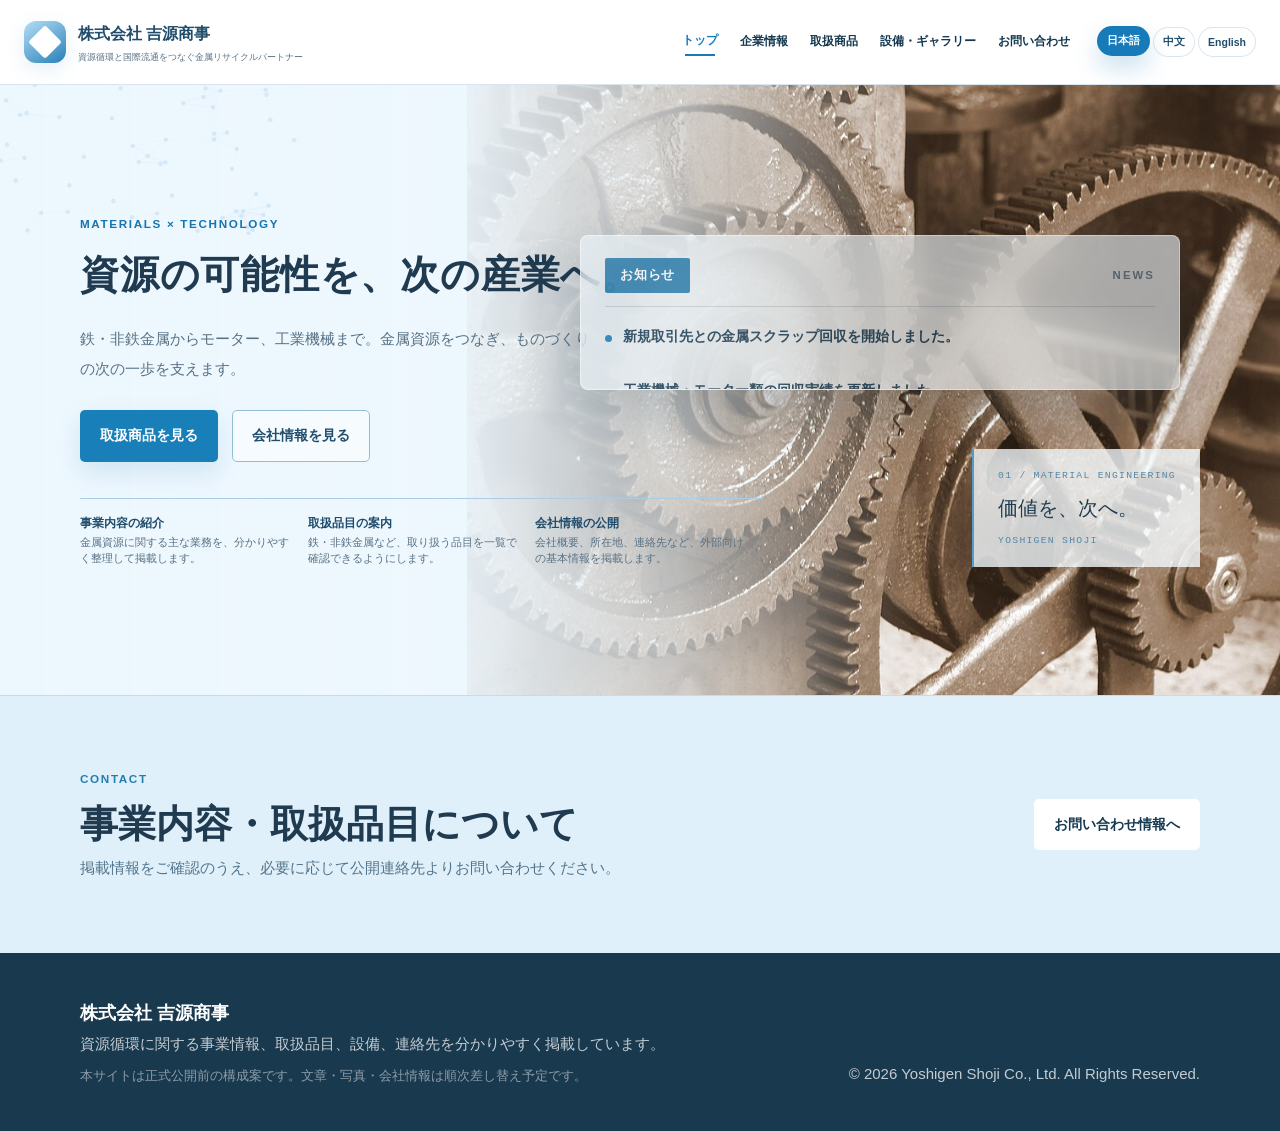
==== commit a86b4c03: "ニュース表示対応" ====
--- a/index.html
+++ b/index.html
@@ -6,7 +6,7 @@
     <meta name="viewport" content="width=device-width, initial-scale=1">
     <meta name="description" content="株式会社 吉源商事の公式ホームページ。金属スクラップ買取、選別、保管、輸出に関する企業情報を掲載しています。">
     <title data-title-key="home.metaTitle">株式会社 吉源商事｜金属リサイクル・資源循環</title>
-    <link rel="stylesheet" href="css/style.css?v=11">
+    <link rel="stylesheet" href="css/style.css?v=12">
 </head>
 
 <body data-page="home">
@@ -24,8 +24,7 @@
                     data-i18n="common.nav.home">トップ</a>
                 <a href="company.html" data-nav="company" data-i18n="common.nav.company">企業情報</a>
                 <a href="products.html" data-nav="products" data-i18n="common.nav.products">取扱商品</a>
-                <a href="facilities.html" data-nav="facilities" data-i18n="common.nav.facilities">設備・実例</a>
-                <a href="gallery.html" data-nav="gallery" data-i18n="common.nav.gallery">ギャラリー</a>
+                <a href="facilities.html" data-nav="facilities" data-i18n="common.nav.facilities">設備・ギャラリー</a>
                 <a href="contact.html" data-nav="contact" data-i18n="common.nav.contact">お問い合わせ</a>
             </nav>
             <div class="lang-switch" aria-label="Language switch">
@@ -35,6 +34,7 @@
             </div>
         </div>
     </header>
+
     <main>
         <section class="eco-hero">
             <div id="lpCarousel" class="hero-carousel">
@@ -42,6 +42,15 @@
                     <div class="hero-slide active">
                         <div class="hero-shade" aria-hidden="true"></div>
                         <canvas class="motion-canvas" aria-hidden="true"></canvas>
+                        <div class="news-vertical news-vertical--canvas" aria-label="お知らせ">
+                            <div class="news-vertical__head">
+                                <span class="news-vertical__label" data-i18n="common.newsTicker.label">お知らせ</span>
+                                <span class="news-vertical__sub">NEWS</span>
+                            </div>
+                            <div class="news-vertical__viewport">
+                                <ul class="news-vertical__list" data-render="newsTicker"></ul>
+                            </div>
+                        </div>
                         <div class="container hero-layout">
                             <div class="hero-copy">
                                 <p class="section-kicker" data-i18n="home.heroKicker"></p>
@@ -53,69 +62,11 @@
                                 </div>
                                 <div class="hero-quick" data-render="heroServices"></div>
                             </div>
+
                             <div class="engineering-label" aria-hidden="true"><span>01 / MATERIAL
                                     ENGINEERING</span><strong>価値を、次へ。</strong><span>YOSHIGEN SHOJI</span></div>
                         </div>
                     </div>
-                </div>
-            </div>
-        </section>
-        <section class="section product-showcase">
-            <div class="container">
-                <div class="catalog-heading">
-                    <div>
-                        <p class="section-kicker">MATERIAL COLLECTION / 09</p>
-                        <h2 class="section-title" data-i18n="home.productsTitle"></h2>
-                    </div><a class="text-link" href="products.html" data-i18n="home.heroPrimary"></a>
-                </div>
-                <div class="product-grid" data-render="homeProducts"></div>
-                <p class="photo-note" data-i18n="products.photoNote"></p>
-            </div>
-        </section>
-        <section class="section split-section">
-            <div class="container split-grid">
-                <div class="orbital-card tilt-card">
-                    <img src="images/technical/engineering.jpg" alt="" loading="lazy" width="800" height="600">
-                </div>
-                <div>
-                    <p class="section-kicker">ABOUT</p>
-                    <h2 class="section-title" data-i18n="home.aboutTitle"></h2>
-                    <p class="body-text" data-i18n="home.aboutText"></p>
-                </div>
-            </div>
-        </section>
-        <section class="section section-soft">
-            <div class="container">
-                <div class="section-heading">
-                    <p class="section-kicker">SERVICE</p>
-                    <h2 class="section-title" data-i18n="home.servicesTitle"></h2>
-                </div>
-                <div class="feature-grid" data-render="homeServices"></div>
-            </div>
-        </section>
-        <section class="section">
-            <div class="container">
-                <div class="section-heading">
-                    <p class="section-kicker">FLOW</p>
-                    <h2 class="section-title" data-i18n="home.flowTitle"></h2>
-                </div>
-                <div class="flow-line" data-render="homeFlow"></div>
-            </div>
-        </section>
-        <section class="section page-links-section">
-            <div class="container">
-                <p class="section-kicker">EXPLORE</p>
-                <h2 class="section-title compact-title" data-i18n="common.relatedTitle"></h2>
-                <div class="page-link-grid"><a class="page-link-card" href="company.html"><span
-                            data-i18n="common.nav.company"></span><b>→</b></a>
-                    <a class="page-link-card" href="products.html"><span
-                            data-i18n="common.nav.products"></span><b>→</b></a>
-                    <a class="page-link-card" href="facilities.html"><span
-                            data-i18n="common.nav.facilities"></span><b>→</b></a>
-                    <a class="page-link-card" href="gallery.html"><span
-                            data-i18n="common.nav.gallery"></span><b>→</b></a>
-                    <a class="page-link-card" href="contact.html"><span
-                            data-i18n="common.nav.contact"></span><b>→</b></a>
                 </div>
             </div>
         </section>
@@ -139,7 +90,7 @@
             <p class="copyright" data-i18n="common.copyright"></p>
         </div>
     </footer>
-    <script src="js/i18n.js?v=12"></script>
+    <script src="js/i18n.js?v=13"></script>
     <script src="js/main.js?v=10"></script>
 </body>
 
--- a/css/style.css
+++ b/css/style.css
@@ -1543,7 +1543,7 @@
 }
 
 .hero-copy h1 {
-    font-size: clamp(2.4rem, 3.7vw, 3.5rem);
+    font-size: 39px;
     line-height: 1.4;
     letter-spacing: 0.02em;
     text-shadow: none;
@@ -2035,4 +2035,187 @@
 
 .photo-credit-list a {
     text-decoration: underline;
-}+}
+
+/* News ticker: header直下で、JSONから読み込んだニュースを下から上へ流す。 */
+
+/* Canvas news ticker: square translucent card over the hero canvas area. */
+.news-vertical {
+    position: relative;
+    z-index: 6;
+}
+
+.news-vertical--canvas {
+    position: absolute;
+    right: 100px;
+    top: 150px;
+    width: 600px;
+    height: 155px;
+    padding: 22px 24px;
+    overflow: hidden;
+    color: var(--green-950);
+    background: rgba(237, 247, 254, 0.76);
+    border: 1px solid rgba(255, 255, 255, 0.72);
+    border-radius: 8px;
+    box-shadow: 0 24px 60px rgba(18, 46, 68, 0.24);
+    backdrop-filter: blur(18px);
+    opacity: 0.8;
+}
+
+.news-vertical__head {
+    display: flex;
+    align-items: center;
+    justify-content: space-between;
+    gap: 12px;
+    margin-bottom: 18px;
+    padding-bottom: 13px;
+    border-bottom: 1px solid rgba(18, 46, 68, 0.16);
+}
+
+.news-vertical__label {
+    display: inline-flex;
+    align-items: center;
+    min-height: 32px;
+    padding: 6px 15px;
+    background: var(--green-700);
+    color: var(--white);
+    border-radius: 2px;
+    font-size: 0.84rem;
+    font-weight: 800;
+    letter-spacing: 0.06em;
+    white-space: nowrap;
+}
+
+.news-vertical__sub {
+    color: rgba(18, 46, 68, 0.58);
+    font-size: 0.76rem;
+    font-weight: 900;
+    letter-spacing: 0.18em;
+}
+
+.news-vertical__viewport {
+    position: relative;
+    height: 145px;
+    overflow: hidden;
+}
+
+.news-vertical__list {
+    position: absolute;
+    top: 0;
+    left: 0;
+    width: 100%;
+    margin: 0;
+    padding: 0;
+    list-style: none;
+    animation: news-vertical-scroll var(--news-duration, 18s) linear infinite;
+}
+
+.news-vertical__list li {
+    display: flex;
+    align-items: flex-start;
+    min-height: 54px;
+    padding: 0 4px 0 18px;
+    color: var(--green-950);
+    font-size: 0.96rem;
+    font-weight: 700;
+    line-height: 1.55;
+    position: relative;
+}
+
+.news-vertical__list li::before {
+    content: "";
+    position: absolute;
+    left: 0;
+    top: 0.72em;
+    width: 7px;
+    height: 7px;
+    border-radius: 999px;
+    background: var(--green-600);
+}
+
+.news-vertical:hover .news-vertical__list {
+    animation-play-state: paused;
+}
+
+@keyframes news-vertical-scroll {
+    0% {
+        transform: translateY(150px);
+    }
+
+    100% {
+        transform: translateY(calc(-54px * var(--news-count, 4)));
+    }
+}
+
+@media (max-width: 1120px) {
+    .hero-copy {
+        max-width: min(660px, calc(100% - 390px));
+    }
+
+    .hero-copy h1 {
+        font-size: 32px;
+    }
+
+    .news-vertical--canvas {
+        right: 32px;
+        top: 108px;
+        width: min(360px, calc(100% - 64px));
+        height: 145px;
+    }
+}
+
+@media (max-width: 760px) {
+    .hero-copy {
+        max-width: 100%;
+    }
+
+    .hero-slide {
+        min-height: 0;
+    }
+
+    .news-vertical--canvas {
+        position: relative;
+        right: auto;
+        top: auto;
+        width: calc(100% - 40px);
+        height: 145px;
+        margin: 22px auto 0;
+        padding: 17px 18px;
+    }
+
+    .news-vertical__head {
+        margin-bottom: 13px;
+        padding-bottom: 10px;
+    }
+
+    .news-vertical__label {
+        min-height: 29px;
+        padding: 5px 11px;
+        font-size: 0.75rem;
+    }
+
+    .news-vertical__sub {
+        font-size: 0.68rem;
+    }
+
+    .news-vertical__viewport {
+        height: 116px;
+    }
+
+    .news-vertical__list li {
+        min-height: 44px;
+        font-size: 0.84rem;
+        line-height: 1.5;
+    }
+
+    @keyframes news-vertical-scroll {
+        0% {
+            transform: translateY(116px);
+        }
+
+        100% {
+            transform: translateY(calc(-44px * var(--news-count, 4)));
+        }
+    }
+}
+
